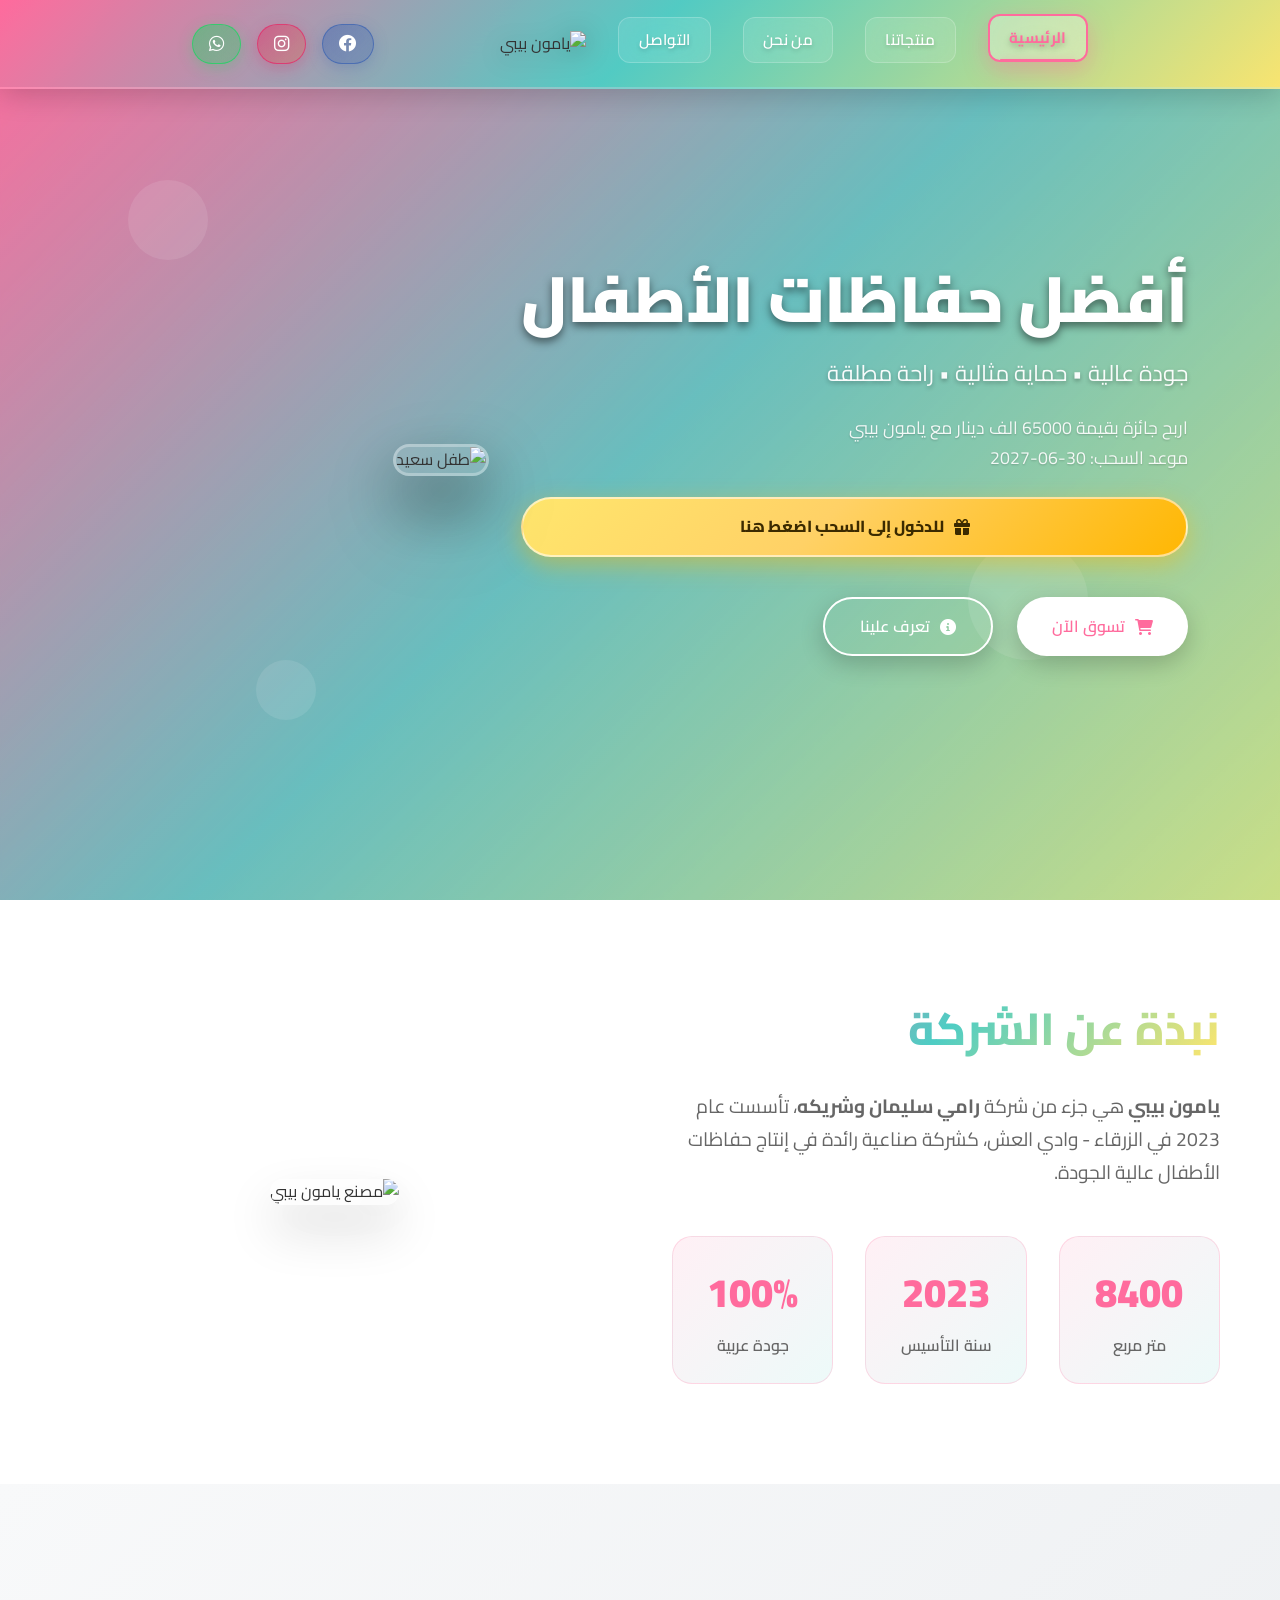
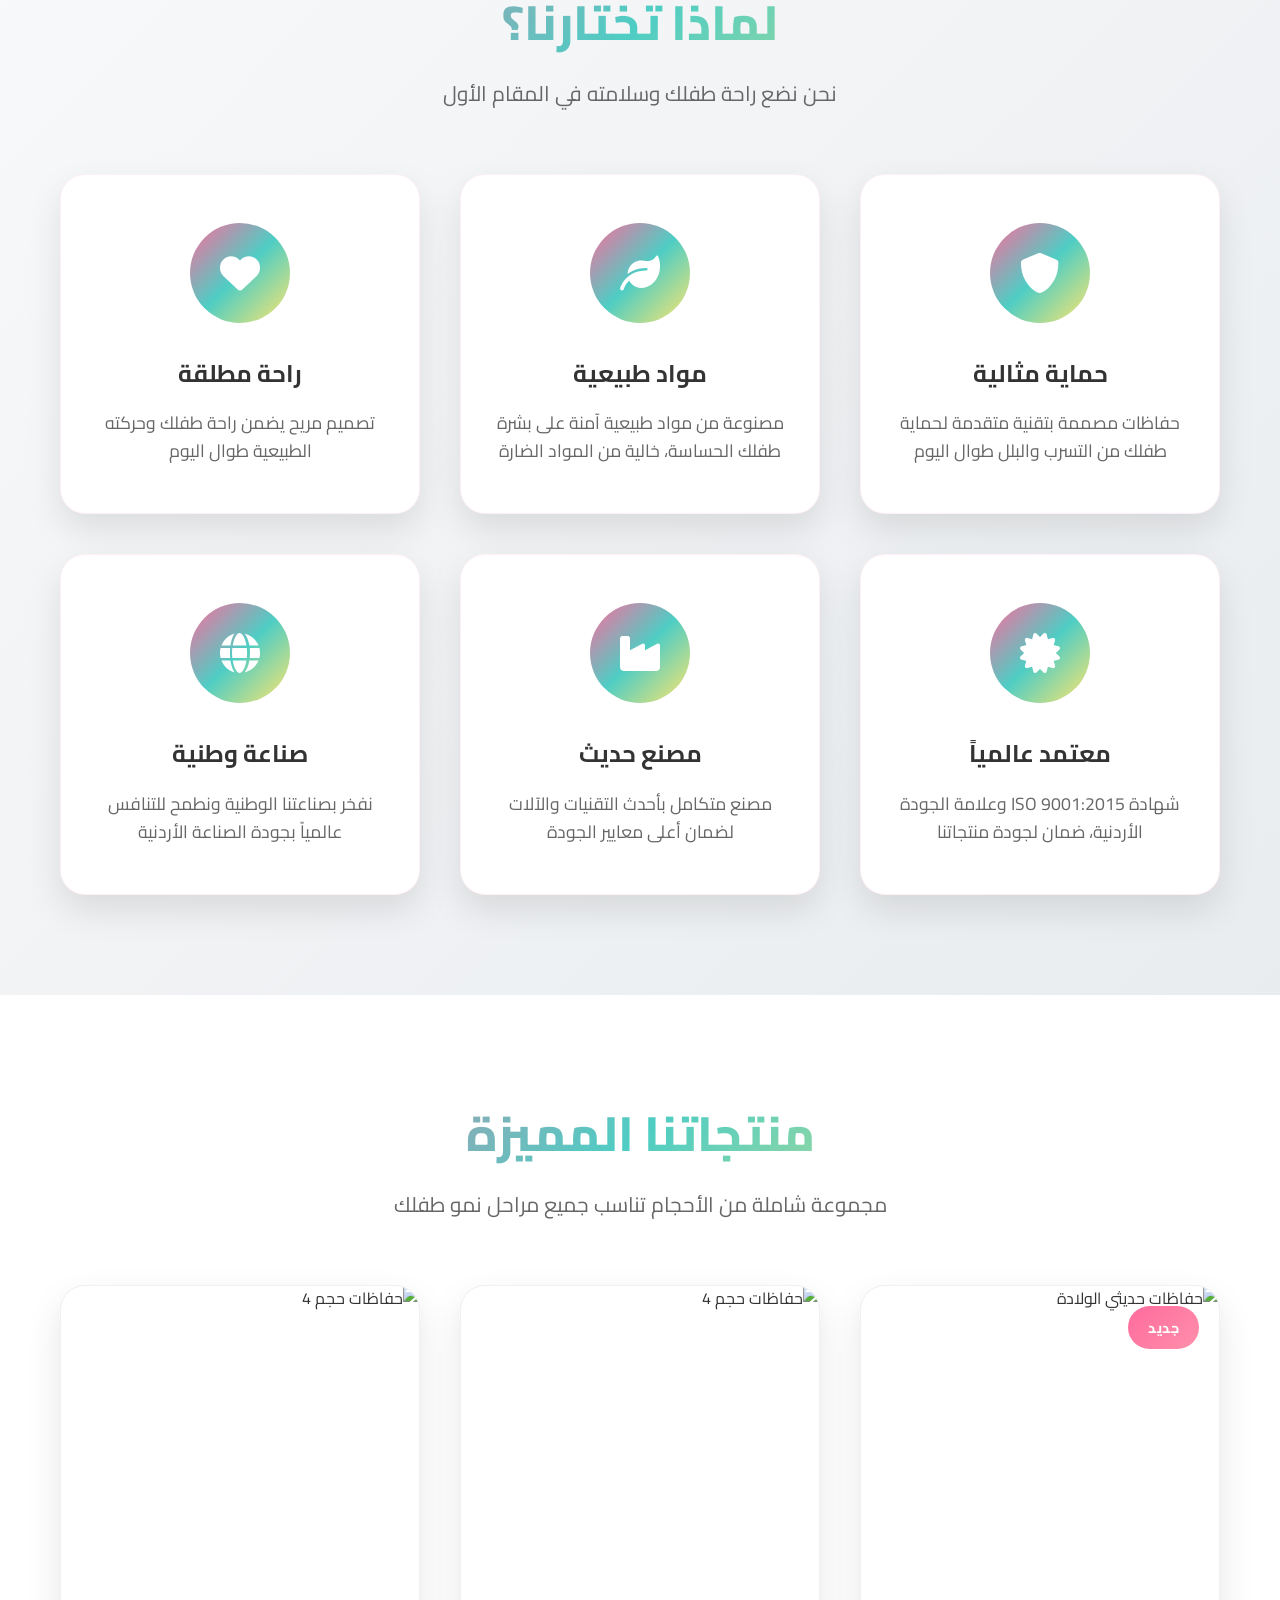
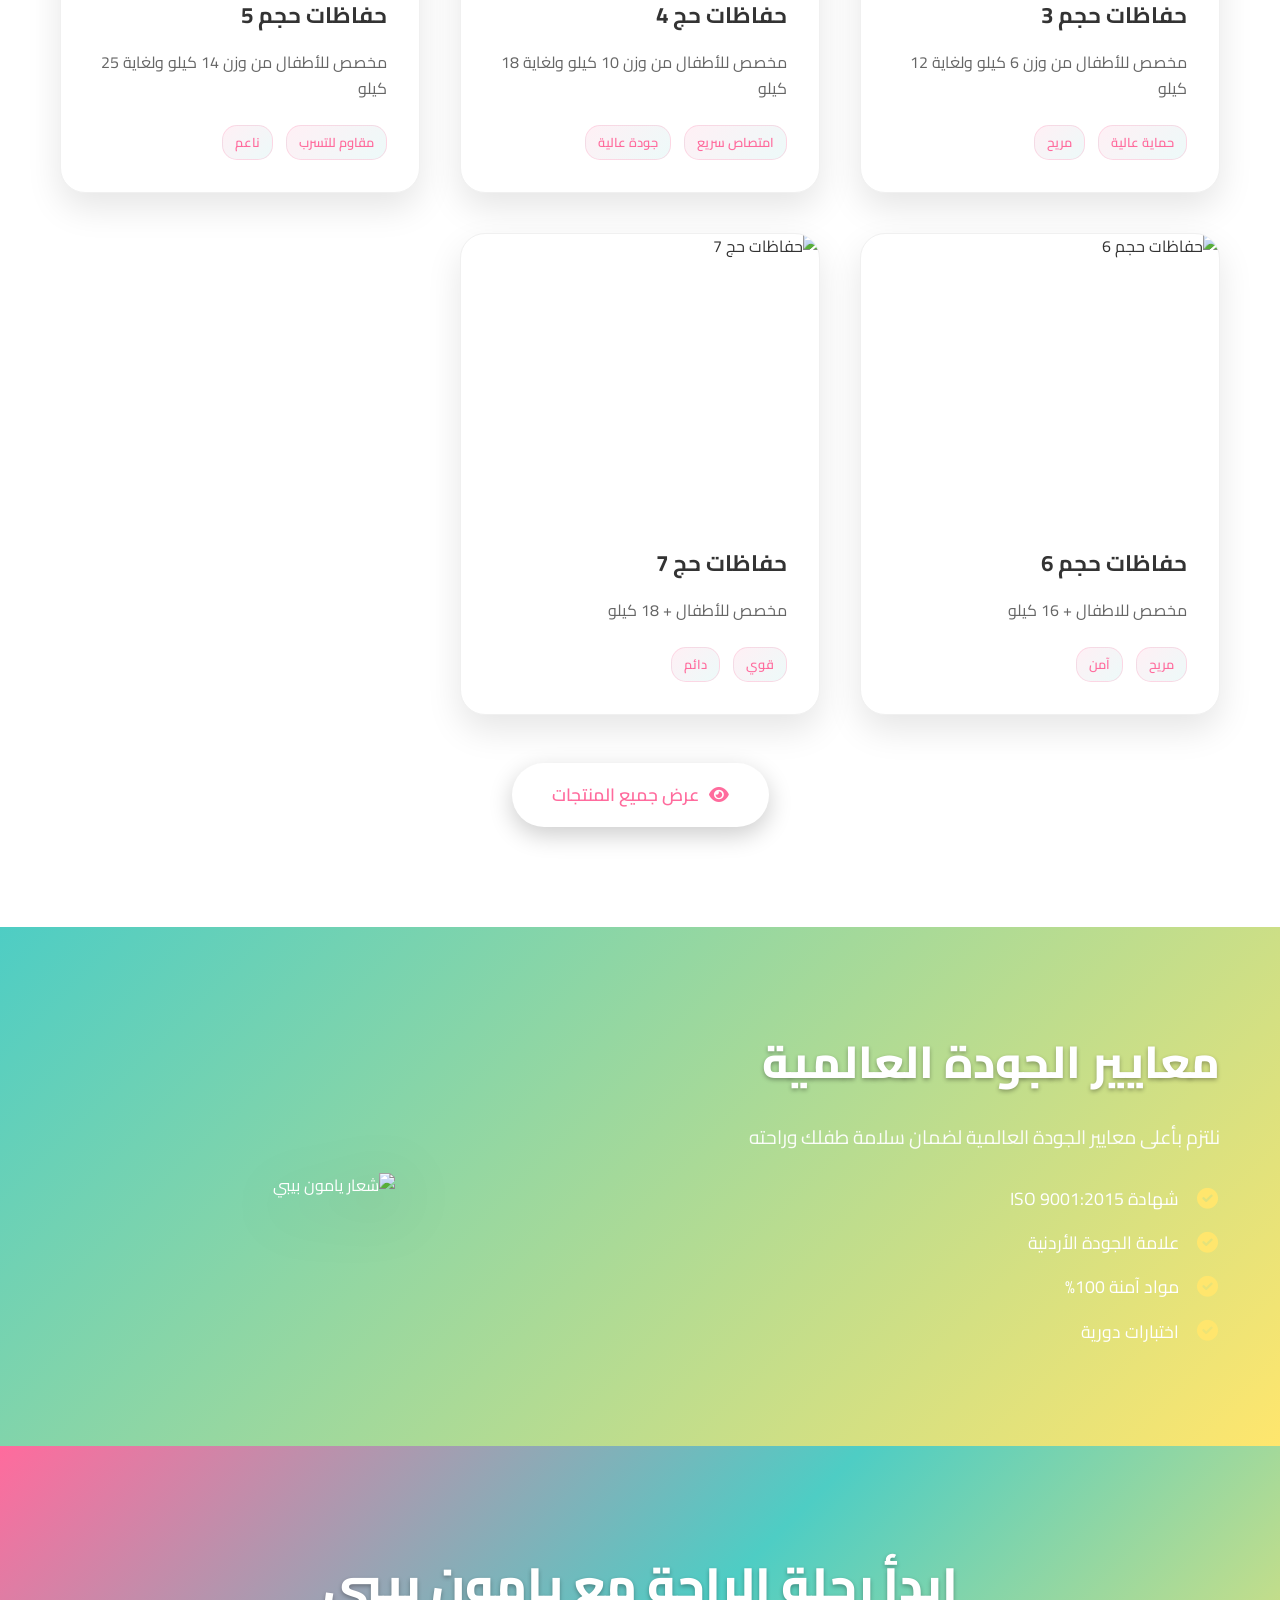
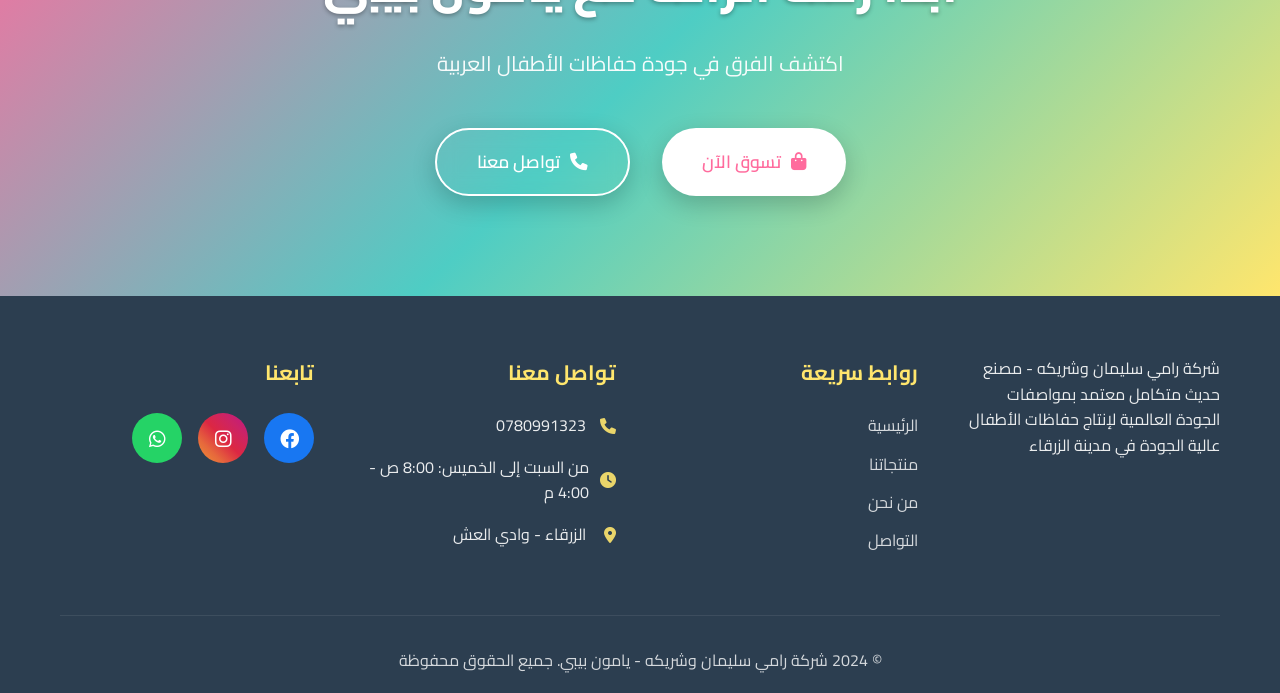
==== index.html @ 74b9ada8 "Add raffle subscription page for live testing" ====
<!DOCTYPE html>
<html lang="ar" dir="rtl">
<head>
    <meta charset="UTF-8">
    <meta name="viewport" content="width=device-width, initial-scale=1.0">
    <title>يامون بيبي - حفاظات أطفال عالية الجودة</title>
    <link rel="stylesheet" href="styles.css">
    <link href="https://fonts.googleapis.com/css2?family=Cairo:wght@300;400;600;700;900&display=swap" rel="stylesheet">
    <link rel="stylesheet" href="https://cdnjs.cloudflare.com/ajax/libs/font-awesome/6.0.0/css/all.min.css">
    
    <style>
        /* Override hero layout for this page only */
        .hero-content {
            display: flex;
            align-items: center;
            gap: 2rem;
            flex-direction: row-reverse;
            justify-content: flex-end;
        }
        
        .hero-text {
            flex: 1;
            order: 2;
            margin-right: 2rem;
        }
        
        .hero-image {
            flex: none;
            order: 1;
            text-align: left;
            margin-left: -2rem;
            position: relative;
            z-index: 10;
        }
        
        .hero-img {
            width: 520px !important;
            height: 520px !important;
            max-width: none !important;
            object-fit: cover;
            border-radius: 30px;
            box-shadow: 0 30px 60px rgba(0,0,0,0.4);
        }
        
        .hero-title {
            white-space: nowrap !important;
            overflow: visible !important;
        }

        .btn-raffle {
            display: inline-flex;
            align-items: center;
            justify-content: center;
            gap: 10px;
            margin-bottom: 1rem;
            padding: 15px 32px;
            border-radius: 50px;
            text-decoration: none;
            font-weight: 800;
            font-size: 1rem;
            color: #3b2a00;
            background: linear-gradient(135deg, #ffe66d 0%, #ffd166 45%, #ffb703 100%);
            box-shadow: 0 8px 25px rgba(255, 183, 3, 0.45);
            border: 2px solid rgba(255, 255, 255, 0.55);
            animation: fadeInUp 1s ease-out 0.5s both;
        }

        .btn-raffle:hover {
            transform: translateY(-4px);
            box-shadow: 0 14px 32px rgba(255, 183, 3, 0.55);
            color: #3b2a00;
        }

        @media (max-width: 768px) {
            .btn-raffle {
                width: 100%;
                max-width: 320px;
                margin-left: auto;
                margin-right: auto;
                font-size: 0.95rem;
            }
        }
        
        @media (max-width: 768px) {
            .hero-content {
                flex-direction: column;
                text-align: center;
                gap: 1.5rem;
                justify-content: center;
            }
            
            .hero-text {
                order: 1;
                margin-right: 0;
                width: 100%;
                max-width: 100%;
                padding: 0 0.75rem;
            }
            
            .hero-image {
                order: 2;
                text-align: center;
                flex: none;
                margin-left: 0;
                width: 100%;
            }
            
            .hero-img {
                width: min(380px, 86vw) !important;
                height: auto !important;
                max-width: 100% !important;
            }
            
            .hero-title {
                font-size: clamp(1.4rem, 6vw, 2.1rem) !important;
                white-space: normal !important;
                line-height: 1.4 !important;
                overflow-wrap: break-word;
            }
        }
        
        @media (max-width: 480px) {
            .hero-img {
                width: min(300px, 88vw) !important;
                height: auto !important;
                max-width: 100% !important;
            }
            
            .hero-title {
                font-size: clamp(1.35rem, 6.5vw, 1.85rem) !important;
                white-space: normal !important;
                line-height: 1.4 !important;
            }
        }
        
        /* Slide Up Button Styles */
        .slide-up-btn {
            position: fixed;
            bottom: 30px;
            right: 30px;
            width: 50px;
            height: 50px;
            background: linear-gradient(135deg, #667eea 0%, #764ba2 100%);
            color: white;
            border: none;
            border-radius: 50%;
            cursor: pointer;
            display: none;
            align-items: center;
            justify-content: center;
            font-size: 18px;
            box-shadow: 0 4px 15px rgba(0, 0, 0, 0.3);
            transition: all 0.3s ease;
            z-index: 1000;
            opacity: 0;
            transform: translateY(20px);
        }
        
        .slide-up-btn:hover {
            background: linear-gradient(135deg, #764ba2 0%, #667eea 100%);
            transform: translateY(-3px);
            box-shadow: 0 6px 20px rgba(0, 0, 0, 0.4);
        }
        
        .slide-up-btn.show {
            display: flex;
            opacity: 1;
            transform: translateY(0);
        }
        
        .slide-up-btn i {
            transition: transform 0.3s ease;
        }
        
        .slide-up-btn:hover i {
            transform: translateY(-2px);
        }
        
        /* Responsive Design */
        @media (max-width: 768px) {
            .slide-up-btn {
                bottom: 20px;
                right: 20px;
                width: 45px;
                height: 45px;
                font-size: 16px;
            }
        }
        
        @media (max-width: 480px) {
            .slide-up-btn {
                bottom: 15px;
                right: 15px;
                width: 40px;
                height: 40px;
                font-size: 14px;
            }
        }
        
    </style>
</head>
<body>
    <!-- Header -->
    <header class="header">
        <nav class="navbar">
            <div class="nav-container">
<div class="header-logo-right">
                    <img src="Logo/LOGO.png" alt="يامون بيبي" class="header-logo-img">
                </div>
                <div class="social-header">
                    <a href="https://www.facebook.com/people/Ya-Moon-Baby/61572601671368/" class="social-header-link facebook" target="_blank">
                        <i class="fab fa-facebook"></i>
                    </a>
                    <a href="https://www.instagram.com/yamoon_baby/?igsh=d25sYmpzYnV0aHMy&utm_source=qr#" class="social-header-link instagram" target="_blank">
                        <i class="fab fa-instagram"></i>
                    </a>
                    <a href="https://wa.me/962780991323" class="social-header-link whatsapp" target="_blank">
                        <i class="fab fa-whatsapp"></i>
                    </a>
                </div>
                


                <ul class="nav-menu">
                    <li class="nav-item">
                        <a href="index.html" class="nav-link active">الرئيسية</a>
                    </li>
                    <li class="nav-item">
                        <a href="products.html" class="nav-link">منتجاتنا</a>
                    </li>
                    <li class="nav-item">
                        <a href="about.html" class="nav-link">من نحن</a>
                    </li>

                    <li class="nav-item">
                        <a href="contact.html" class="nav-link">التواصل</a>
                    </li>
                </ul>
                <div class="hamburger">
                    <span class="bar"></span>
                    <span class="bar"></span>
                    <span class="bar"></span>
                </div>
            </div>
        </nav>
    </header>

    <section class="hero">
        <div class="hero-container">
            <div class="hero-content">
                <div class="hero-image">
                    <img src="baby.png" alt="طفل سعيد" class="hero-img">
                </div>
                <div class="hero-text">
                    <h1 class="hero-title" style="white-space: nowrap;">أفضل حفاظات الأطفال</h1>
                    <p class="hero-subtitle">جودة عالية • حماية مثالية • راحة مطلقة</p>
                    <p class="hero-description">
                        اربح جائزة بقيمة 65000 الف دينار مع يامون بيبي
                        <br>
                        موعد السحب: 30-06-2027
                    </p>
                    <a href="raffle.html" class="btn btn-raffle">
                        <i class="fas fa-gift"></i>
                        للدخول إلى السحب اضغط هنا
                    </a>
                    <div class="hero-buttons">
                        <a href="products.html" class="btn btn-primary">
                            <i class="fas fa-shopping-cart"></i>
                            تسوق الآن
                        </a>
                        <a href="about.html" class="btn btn-secondary">
                            <i class="fas fa-info-circle"></i>
                            تعرف علينا
                        </a>
                    </div>
                </div>
            </div>
        </div>
        <div class="hero-overlay"></div>
        <div class="hero-shapes">
            <div class="shape shape-1"></div>
            <div class="shape shape-2"></div>
            <div class="shape shape-3"></div>
        </div>
    </section>

    <!-- Company Overview Section -->
    <section class="company-overview-section">
        <div class="container">
            <div class="overview-content">
                <div class="overview-text">
                    <h2 class="overview-title">نبذة عن الشركة</h2>
                    <p class="overview-description">
                        <strong>يامون بيبي</strong> هي جزء من شركة <strong>رامي سليمان وشريكه</strong>، 
                        تأسست عام 2023 في الزرقاء - وادي العش، كشركة صناعية رائدة في إنتاج حفاظات الأطفال عالية الجودة.
                    </p>
                    <div class="overview-stats">
                        <div class="stat-item">
                            <div class="stat-number">8400</div>
                            <div class="stat-label">متر مربع</div>
                        </div>
                        <div class="stat-item">
                            <div class="stat-number">2023</div>
                            <div class="stat-label">سنة التأسيس</div>
                        </div>
                        <div class="stat-item">
                            <div class="stat-number">100%</div>
                            <div class="stat-label">جودة عربية</div>
                        </div>
                    </div>
                </div>
                <div class="overview-image">
                    <img src="Home1.jpg" alt="مصنع يامون بيبي" class="overview-img">
                </div>
            </div>
        </div>
    </section>

    <!-- Features Section -->
    <section class="features">
        <div class="container">
            <div class="section-header">
                <h2 class="section-title">لماذا تختارنا؟</h2>
                <p class="section-subtitle">نحن نضع راحة طفلك وسلامته في المقام الأول</p>
            </div>
            <div class="features-grid">
                <div class="feature-card">
                    <div class="feature-icon">
                        <i class="fas fa-shield-alt"></i>
                    </div>
                    <h3>حماية مثالية</h3>
                    <p>حفاظات مصممة بتقنية متقدمة لحماية طفلك من التسرب والبلل طوال اليوم</p>
                </div>
                <div class="feature-card">
                    <div class="feature-icon">
                        <i class="fas fa-leaf"></i>
                    </div>
                    <h3>مواد طبيعية</h3>
                    <p>مصنوعة من مواد طبيعية آمنة على بشرة طفلك الحساسة، خالية من المواد الضارة</p>
                </div>
                <div class="feature-card">
                    <div class="feature-icon">
                        <i class="fas fa-heart"></i>
                    </div>
                    <h3>راحة مطلقة</h3>
                    <p>تصميم مريح يضمن راحة طفلك وحركته الطبيعية طوال اليوم</p>
                </div>
                <div class="feature-card">
                    <div class="feature-icon">
                        <i class="fas fa-certificate"></i>
                    </div>
                    <h3>معتمد عالمياً</h3>
                    <p>شهادة ISO 9001:2015 وعلامة الجودة الأردنية، ضمان لجودة منتجاتنا</p>
                </div>
                <div class="feature-card">
                    <div class="feature-icon">
                        <i class="fas fa-industry"></i>
                    </div>
                    <h3>مصنع حديث</h3>
                    <p>مصنع متكامل بأحدث التقنيات والآلات لضمان أعلى معايير الجودة</p>
                </div>
                <div class="feature-card">
                    <div class="feature-icon">
                        <i class="fas fa-globe"></i>
                    </div>
                    <h3>صناعة وطنية</h3>
                    <p>نفخر بصناعتنا الوطنية ونطمح للتنافس عالمياً بجودة الصناعة الأردنية</p>
                </div>
            </div>
        </div>
    </section>

    <!-- Products Showcase Section -->
    <section class="products-showcase">
        <div class="container">
            <div class="section-header">
                <h2 class="section-title">منتجاتنا المميزة</h2>
                <p class="section-subtitle">مجموعة شاملة من الأحجام تناسب جميع مراحل نمو طفلك</p>
            </div>
            
            <div class="products-grid">
                <div class="product-card">
                    <div class="product-image">
                        <img src="Products/1.jpg" alt="حفاظات حديثي الولادة" class="product-img">
                        <div class="product-badge new">جديد</div>
                    </div>
                    <div class="product-info">
                        <h3>حفاظات حجم 3</h3>
                        <p> مخصص للأطفال من وزن 6 كيلو ولغاية 12 كيلو </p>
                        <div class="product-features">
                            <span class="feature-tag">حماية عالية</span>
                            <span class="feature-tag">مريح</span>
                        </div>
                    </div>
                </div>
                <div class="product-card">
                    <div class="product-image">
                        <img src="Products/2.jpg" alt="حفاظات حجم 4" class="product-img">
                    </div>
                    <div class="product-info">
                        <h3>حفاظات حج 4</h3>
                        <p>مخصص للأطفال من وزن 10 كيلو ولغاية 18 كيلو</p>
                        <div class="product-features">
                            <span class="feature-tag">امتصاص سريع</span>
                            <span class="feature-tag">جودة عالية</span>
                        </div>
                    </div>
                </div>
                <div class="product-card">
                    <div class="product-image">
                        <img src="Products/3.jpg" alt="حفاظات حجم 4" class="product-img">
                    </div>
                    <div class="product-info">
                        <h3>حفاظات حجم 5</h3>
                        <p>مخصص للأطفال من وزن 14 كيلو ولغاية 25 كيلو</p>
                        <div class="product-features">
                            <span class="feature-tag">مقاوم للتسرب</span>
                            <span class="feature-tag">ناعم</span>
                        </div>
                    </div>
                </div>
                <div class="product-card">
                    <div class="product-image">
                        <img src="Products/4.jpg" alt="حفاظات حجم 6" class="product-img">
                    </div>
                    <div class="product-info">
                        <h3>حفاظات حجم 6</h3>
                        <p>مخصص للاطفال + 16 كيلو</p>
                        <div class="product-features">
                            <span class="feature-tag">مريح</span>
                            <span class="feature-tag">آمن</span>
                        </div>
                    </div>
                </div>
                <div class="product-card">
                    <div class="product-image">
                        <img src="Products/5.jpg" alt="حفاظات حج 7" class="product-img">
                    </div>
                    <div class="product-info">
                        <h3>حفاظات حج 7</h3>
                        <p>مخصص للأطفال + 18 كيلو</p>
                        <div class="product-features">
                            <span class="feature-tag">قوي</span>
                            <span class="feature-tag">دائم</span>
                        </div>
                    </div>
                </div>
              
                       
                   
                        </div>
                    </div>
                </div>
            </div>
            <div class="products-cta">
                <a href="products.html" class="btn btn-primary btn-large">
                    <i class="fas fa-eye"></i>
                    عرض جميع المنتجات
                </a>
            </div>
        </div>
    </section>

    <!-- Quality Section -->
    <section class="quality-section">
        <div class="container">
            <div class="quality-content">
                <div class="quality-text">
                    <h2>معايير الجودة العالمية</h2>
                    <p>نلتزم بأعلى معايير الجودة العالمية لضمان سلامة طفلك وراحته</p>
                    <div class="quality-features">
                        <div class="quality-feature">
                            <i class="fas fa-check-circle"></i>
                            <span>شهادة ISO 9001:2015</span>
                        </div>
                        <div class="quality-feature">
                            <i class="fas fa-check-circle"></i>
                            <span>علامة الجودة الأردنية</span>
                        </div>
                        <div class="quality-feature">
                            <i class="fas fa-check-circle"></i>
                            <span>مواد آمنة 100%</span>
                        </div>
                        <div class="quality-feature">
                            <i class="fas fa-check-circle"></i>
                            <span>اختبارات دورية</span>
                        </div>
                    </div>
                </div>
                <div class="quality-image">
                    <img src="Logo/LOGO.png" alt="شعار يامون بيبي" class="quality-img">
                </div>
            </div>
        </div>
    </section>

    <!-- CTA Section -->
    <section class="cta-section">
        <div class="container">
            <div class="cta-content">
                <h2>ابدأ رحلة الراحة مع يامون بيبي</h2>
                <p>اكتشف الفرق في جودة حفاظات الأطفال العربية</p>
                <div class="cta-buttons">
                    <a href="products.html" class="btn btn-primary btn-large">
                        <i class="fas fa-shopping-bag"></i>
                        تسوق الآن
                    </a>
                    <a href="contact.html" class="btn btn-secondary btn-large">
                        <i class="fas fa-phone"></i>
                        تواصل معنا
                    </a>
                </div>
            </div>
        </div>
    </section>

    <!-- Footer -->
    <footer class="footer">
        <div class="container">
            <div class="footer-content">
                <div class="footer-section">
                    
                    <p>شركة رامي سليمان وشريكه - مصنع حديث متكامل معتمد بمواصفات الجودة العالمية لإنتاج حفاظات الأطفال عالية الجودة في مدينة الزرقاء</p>
                </div>
                <div class="footer-section">
                    <h3>روابط سريعة</h3>
                    <ul>
                        <li><a href="index.html">الرئيسية</a></li>
                        <li><a href="products.html">منتجاتنا</a></li>
                        <li><a href="about.html">من نحن</a></li>
                        <li><a href="contact.html">التواصل</a></li>
                    </ul>
                </div>
                <div class="footer-section">
                    <h3>تواصل معنا</h3>
                    <div class="contact-info">
                        <p><i class="fas fa-phone"></i> 0780991323</p>
                        <p><i class="fas fa-clock"></i> من السبت إلى الخميس: 8:00 ص - 4:00 م</p>
                        <p><i class="fas fa-map-marker-alt"></i> الزرقاء - وادي العش</p>
                    </div>
                </div>
                <div class="footer-section">
                    <h3>تابعنا</h3>
                    <div class="social-footer">
                        <a href="https://www.facebook.com/people/Ya-Moon-Baby/61572601671368/" class="social-footer-link facebook" target="_blank">
                            <i class="fab fa-facebook"></i>
                        </a>
                        <a href="https://www.instagram.com/yamoon_baby/?igsh=d25sYmpzYnV0aHMy&utm_source=qr#" class="social-footer-link instagram" target="_blank">
                            <i class="fab fa-instagram"></i>
                        </a>
                        <a href="https://wa.me/00962780991323" class="social-footer-link whatsapp" target="_blank">
                            <i class="fab fa-whatsapp"></i>
                        </a>
                    </div>
                </div>
            </div>
            <div class="footer-bottom">
                <p>&copy; 2024 شركة رامي سليمان وشريكه - يامون بيبي. جميع الحقوق محفوظة</p>
            </div>
        </div>
        
        <!-- Slide Up Button -->
        <button id="slideUpBtn" class="slide-up-btn" title="العودة للأعلى">
            <i class="fas fa-chevron-up"></i>
        </button>
    </footer>

    <script src="script.js"></script>
    
    <script>
        // Slide Up Button Functionality
        document.addEventListener('DOMContentLoaded', function() {
            const slideUpBtn = document.getElementById('slideUpBtn');
            
            // Show button when scrolling down
            window.addEventListener('scroll', function() {
                if (window.pageYOffset > 300) {
                    slideUpBtn.classList.add('show');
                } else {
                    slideUpBtn.classList.remove('show');
                }
            });
            
            // Smooth scroll to top when button is clicked
            slideUpBtn.addEventListener('click', function() {
                window.scrollTo({
                    top: 0,
                    behavior: 'smooth'
                });
            });
            
            // Add hover effect for mobile devices
            slideUpBtn.addEventListener('touchstart', function() {
                this.style.transform = 'translateY(-3px)';
            });
            
            slideUpBtn.addEventListener('touchend', function() {
                this.style.transform = 'translateY(0)';
            });
        });
    </script>
</body>
</html>
---- styles.css ----
/* Reset and Base Styles */
* {
    margin: 0;
    padding: 0;
    box-sizing: border-box;
}

html {
    -webkit-text-size-adjust: 100%;
    text-size-adjust: 100%;
}

body {
    font-family: 'Cairo', 'Segoe UI', Tahoma, Geneva, Verdana, sans-serif;
    line-height: 1.6;
    color: #333;
    background-color: #f8f9fa;
    overflow-x: hidden;
    -webkit-font-smoothing: antialiased;
    -moz-osx-font-smoothing: grayscale;
}

/* Touch device optimizations */
.touch-device * {
    -webkit-tap-highlight-color: transparent;
}

.touch-device .btn,
.touch-device .nav-link,
.touch-device .social-header-link {
    -webkit-touch-callout: none;
    -webkit-user-select: none;
    -khtml-user-select: none;
    -moz-user-select: none;
    -ms-user-select: none;
    user-select: none;
}

/* Improve touch targets */
@media (max-width: 768px) {
    .btn,
    .nav-link,
    .social-header-link,
    .hamburger {
        min-height: 44px;
        min-width: 44px;
        display: flex;
        align-items: center;
        justify-content: center;
    }
}

/* CSS Variables */
:root {
    --primary-color: #ff6b9d;
    --secondary-color: #4ecdc4;
    --accent-color: #ffe66d;
    --text-dark: #333;
    --text-light: #666;
    --white: #ffffff;
    --shadow-light: rgba(0, 0, 0, 0.1);
    --shadow-medium: rgba(0, 0, 0, 0.15);
    --shadow-heavy: rgba(0, 0, 0, 0.25);
    --gradient-primary: linear-gradient(135deg, #ff6b9d 0%, #4ecdc4 50%, #ffe66d 100%);
    --gradient-secondary: linear-gradient(135deg, #4ecdc4 0%, #ffe66d 100%);
}

/* Container */
.container {
    max-width: 1200px;
    margin: 0 auto;
    padding: 0 20px;
}

/* Header Styles */
.header {
    background: linear-gradient(135deg, rgba(255, 107, 157, 0.95) 0%, rgba(78, 205, 196, 0.95) 50%, rgba(255, 230, 109, 0.95) 100%);
    backdrop-filter: blur(25px);
    box-shadow: 0 4px 30px rgba(0, 0, 0, 0.2);
    position: fixed;
    width: 100%;
    height: auto;
    top: 0;
    left: 0;
    z-index: 1000;
    transform: translateY(0);
    transition: all 0.4s ease;
    border-bottom: 2px solid rgba(255, 255, 255, 0.2);
    padding: 0;
    overflow: visible;
}

.navbar {
    padding: 1rem 0;
    height: auto;
    display: flex;
    flex-direction: row;
    position: relative;
}

.nav-container {
    display: flex;
    flex-direction: row;
    align-items: center;
    justify-content: space-between;
    gap: 2rem;
    padding: 0 2rem;
    height: auto;
    max-width: 1200px;
    margin: 0 auto;
}

/* Header Logo */
.header-logo-right {
    order: 1;
    display: flex;
    align-items: center;
    justify-content: flex-start;
    position: relative;
    z-index: 10;
    padding: 0;
    margin: 0;
}

.header-logo-img {
    width: 180px;
    height: auto;
    max-height: 70px;
    transition: all 0.4s ease;
    filter: drop-shadow(0 4px 12px rgba(0, 0, 0, 0.25));
    border-radius: 0;
    padding: 0;
    background: transparent;
    border: none;
    box-shadow: none;
}

.header-logo-img:hover {
    transform: scale(1.05);
    filter: drop-shadow(0 6px 15px rgba(0, 0, 0, 0.35));
}

/* Navigation Menu */
.nav-menu {
    display: flex;
    flex-direction: row;
    list-style: none;
    gap: 2rem;
    margin: 0;
    padding: 0;
    align-items: center;
    justify-content: center;
    flex: 1;
}

.nav-item {
    position: relative;
    width: auto;
}

.nav-link {
    color: white;
    text-decoration: none;
    font-weight: 600;
    font-size: 0.95rem;
    padding: 0.8rem 1.2rem;
    border-radius: 12px;
    letter-spacing: 0.3px;
    text-shadow: 0 2px 4px rgba(0,0,0,0.2);
    background: rgba(255, 255, 255, 0.1);
    backdrop-filter: blur(20px);
    border: 1px solid rgba(255, 255, 255, 0.2);
    position: relative;
    transition: all 0.4s ease;
    white-space: nowrap;
    display: inline-block;
    text-align: center;
    line-height: 1.2;
    width: auto;
    overflow: hidden;
}

.nav-link:hover,
.nav-link.active {
    color: var(--primary-color);
    background: rgba(255, 255, 255, 0.2);
    border-color: rgba(255, 255, 255, 0.4);
    text-shadow: 0 3px 6px rgba(0,0,0,0.25);
    transform: translateY(-2px);
    box-shadow: 0 6px 20px rgba(0, 0, 0, 0.15);
}

/* Active state enhancement */
.nav-link.active {
    background: rgba(255, 255, 255, 0.3);
    border-color: var(--primary-color);
    color: var(--primary-color);
    box-shadow: 0 8px 25px rgba(255, 107, 157, 0.4);
    border-width: 2px;
    font-weight: 700;
    position: relative;
}

.nav-link.active::after {
    content: '';
    position: absolute;
    bottom: -2px;
    left: 50%;
    transform: translateX(-50%);
    width: 80%;
    height: 3px;
    background: var(--primary-color);
    border-radius: 2px;
    box-shadow: 0 2px 8px rgba(255, 107, 157, 0.5);
}

/* Social Header */
.social-header {
    order: 3;
    display: flex;
    flex-direction: row;
    gap: 1rem;
    align-items: center;
    padding: 0;
    margin: 0;
}

.social-header-link {
    display: flex;
    align-items: center;
    justify-content: center;
    gap: 6px;
    color: white;
    text-decoration: none;
    padding: 10px 16px;
    border-radius: 20px;
    background: rgba(255,255,255,0.1);
    backdrop-filter: blur(20px);
    border: 1px solid rgba(255,255,255,0.25);
    transition: all 0.4s ease;
    font-size: 0.8rem;
    font-weight: 500;
    position: relative;
    overflow: hidden;
}

.social-header-link:hover {
    background: rgba(255,255,255,0.2);
    transform: translateY(-3px);
    box-shadow: 0 8px 25px rgba(0,0,0,0.2);
    border-color: rgba(255,255,255,0.4);
}

.social-header-link i {
    font-size: 1.1rem;
}

/* Social media specific colors */
.social-header-link.facebook {
    background: linear-gradient(135deg, rgba(66, 103, 178, 0.5) 0%, rgba(66, 103, 178, 0.3) 100%);
    border-color: rgba(66, 103, 178, 0.8);
    box-shadow: 0 4px 15px rgba(66, 103, 178, 0.3);
}

.social-header-link.facebook:hover {
    background: linear-gradient(135deg, rgba(66, 103, 178, 0.6) 0%, rgba(66, 103, 178, 0.4) 100%);
    transform: translateY(-3px);
    box-shadow: 0 8px 25px rgba(66, 103, 178, 0.4);
}

.social-header-link.instagram {
    background: linear-gradient(135deg, rgba(225, 48, 108, 0.5) 0%, rgba(245, 96, 64, 0.3) 100%);
    border-color: rgba(225, 48, 108, 0.8);
    box-shadow: 0 4px 15px rgba(225, 48, 108, 0.3);
}

.social-header-link.instagram:hover {
    background: linear-gradient(135deg, rgba(225, 48, 108, 0.6) 0%, rgba(245, 96, 64, 0.4) 100%);
    transform: translateY(-3px);
    box-shadow: 0 8px 25px rgba(225, 48, 108, 0.4);
}

.social-header-link.whatsapp {
    background: linear-gradient(135deg, rgba(37, 211, 102, 0.5) 0%, rgba(37, 211, 102, 0.3) 100%);
    border-color: rgba(37, 211, 102, 0.8);
    box-shadow: 0 4px 15px rgba(37, 211, 102, 0.3);
}

.social-header-link.whatsapp:hover {
    background: linear-gradient(135deg, rgba(37, 211, 102, 0.6) 0%, rgba(37, 211, 102, 0.4) 100%);
    transform: translateY(-3px);
    box-shadow: 0 8px 25px rgba(37, 211, 102, 0.4);
}

/* Hamburger menu */
.hamburger {
    display: none;
    flex-direction: column;
    cursor: pointer;
    padding: 5px;
}

.hamburger span {
    width: 25px;
    height: 3px;
    background: white;
    margin: 3px 0;
    transition: 0.3s;
}

/* Main content */
.main-content {
    margin-top: 90px;
    padding: 20px;
}

/* Hero Section */
.hero {
    position: relative;
    padding: 120px 0 100px;
    margin-top: 0;
    min-height: 100vh;
    display: flex;
    align-items: center;
    background: var(--gradient-primary);
    overflow: hidden;
}

.hero::before {
    content: '';
    position: absolute;
    top: 0;
    left: 0;
    right: 0;
    bottom: 0;
    background: url('data:image/svg+xml,<svg xmlns="http://www.w3.org/2000/svg" viewBox="0 0 100 100"><defs><pattern id="grain" width="100" height="100" patternUnits="userSpaceOnUse"><circle cx="50" cy="50" r="1" fill="rgba(255,255,255,0.1)"/></pattern></defs><rect width="100" height="100" fill="url(%23grain)"/></svg>');
    opacity: 0.3;
    z-index: 1;
}

.hero-container {
    position: relative;
    z-index: 4;
    max-width: 1200px;
    margin: 0 auto;
    padding: 0 20px;
    display: grid;
    grid-template-columns: 1fr 1fr;
    gap: 4rem;
    align-items: center;
}

.hero-content {
    display: flex;
    flex-direction: column;
    gap: 2rem;
}

.hero-text {
    display: flex;
    flex-direction: column;
    gap: 1.5rem;
}

.hero-title {
    font-size: 4rem;
    font-weight: 900;
    color: white;
    margin: 0;
    line-height: 1.1;
    text-shadow: 0 4px 8px rgba(0,0,0,0.5);
    animation: fadeInUp 1s ease-out;
}

.hero-subtitle {
    font-size: 1.4rem;
    color: rgba(255,255,255,0.95);
    margin: 0;
    line-height: 1.4;
    text-shadow: 0 2px 4px rgba(0,0,0,0.3);
    animation: fadeInUp 1s ease-out 0.2s both;
}

.hero-description {
    font-size: 1.1rem;
    color: rgba(255,255,255,0.9);
    margin: 0;
    line-height: 1.7;
    text-shadow: 0 1px 2px rgba(0,0,0,0.2);
    animation: fadeInUp 1s ease-out 0.4s both;
}

.hero-buttons {
    display: flex;
    gap: 1.5rem;
    flex-wrap: wrap;
    animation: fadeInUp 1s ease-out 0.6s both;
}

.btn {
    padding: 15px 35px;
    border-radius: 50px;
    text-decoration: none;
    font-weight: 600;
    font-size: 1rem;
    transition: all 0.4s ease;
    display: inline-flex;
    align-items: center;
    gap: 10px;
    text-align: center;
    position: relative;
    overflow: hidden;
}

.btn::before {
    content: '';
    position: absolute;
    top: 0;
    left: -100%;
    width: 100%;
    height: 100%;
    background: linear-gradient(90deg, transparent, rgba(255,255,255,0.2), transparent);
    transition: left 0.6s ease;
}

.btn:hover::before {
    left: 100%;
}

.btn-primary {
    background: white;
    color: var(--primary-color);
    box-shadow: 0 8px 25px rgba(0,0,0,0.2);
}

.btn-primary:hover {
    transform: translateY(-5px);
    box-shadow: 0 15px 35px rgba(0,0,0,0.3);
}

.btn-secondary {
    background: transparent;
    color: white;
    border: 2px solid white;
    backdrop-filter: blur(10px);
    box-shadow: 0 8px 25px rgba(0,0,0,0.2);
}

.btn-secondary:hover {
    background: white;
    color: var(--primary-color);
    transform: translateY(-5px);
    box-shadow: 0 15px 35px rgba(0,0,0,0.3);
}

.btn-large {
    padding: 18px 40px;
    font-size: 1.1rem;
}

.hero-image {
    text-align: center;
    position: relative;
    z-index: 5;
    animation: fadeInRight 1s ease-out 0.8s both;
}

.hero-img {
    max-width: 100%;
    height: auto;
    border-radius: 30px;
    box-shadow: 0 30px 60px rgba(0,0,0,0.4);
    transition: all 0.6s ease;
    filter: drop-shadow(0 15px 30px rgba(0,0,0,0.3));
    background: rgba(255,255,255,0.1);
    backdrop-filter: blur(15px);
    border: 3px solid rgba(255,255,255,0.3);
}

.hero-img:hover {
    transform: scale(1.08) translateY(-15px);
    box-shadow: 0 40px 80px rgba(0,0,0,0.5);
    filter: drop-shadow(0 20px 40px rgba(0,0,0,0.4));
}

.hero-overlay {
    position: absolute;
    top: 0;
    left: 0;
    width: 100%;
    height: 100%;
    background: linear-gradient(135deg, rgba(255, 107, 157, 0.3) 0%, rgba(78, 205, 196, 0.3) 100%);
    z-index: 2;
    backdrop-filter: blur(1px);
}

.hero-shapes {
    position: absolute;
    top: 0;
    left: 0;
    width: 100%;
    height: 100%;
    z-index: 3;
    pointer-events: none;
}

.shape {
    position: absolute;
    border-radius: 50%;
    background: rgba(255, 255, 255, 0.1);
    animation: float 6s ease-in-out infinite;
}

.shape-1 {
    width: 80px;
    height: 80px;
    top: 20%;
    left: 10%;
    animation-delay: 0s;
}

.shape-2 {
    width: 120px;
    height: 120px;
    top: 60%;
    right: 15%;
    animation-delay: 2s;
}

.shape-3 {
    width: 60px;
    height: 60px;
    bottom: 20%;
    left: 20%;
    animation-delay: 4s;
}

@keyframes float {
    0%, 100% { transform: translateY(0px) rotate(0deg); }
    50% { transform: translateY(-20px) rotate(180deg); }
}

@keyframes fadeInUp {
    from {
        opacity: 0;
        transform: translateY(30px);
    }
    to {
        opacity: 1;
        transform: translateY(0);
    }
}

@keyframes fadeInRight {
    from {
        opacity: 0;
        transform: translateX(30px);
    }
    to {
        opacity: 1;
        transform: translateX(0);
    }
}

/* Company Overview Section */
.company-overview-section {
    padding: 100px 0;
    background: white;
    position: relative;
}

.overview-content {
    display: grid;
    grid-template-columns: 1fr 1fr;
    gap: 4rem;
    align-items: center;
}

.overview-text {
    display: flex;
    flex-direction: column;
    gap: 2rem;
}

.overview-title {
    font-size: 2.8rem;
    font-weight: 800;
    color: var(--text-dark);
    margin: 0;
    line-height: 1.3;
    background: var(--gradient-primary);
    -webkit-background-clip: text;
    -webkit-text-fill-color: transparent;
    background-clip: text;
}

.overview-description {
    font-size: 1.2rem;
    color: var(--text-light);
    line-height: 1.7;
    margin: 0;
}

.overview-stats {
    display: grid;
    grid-template-columns: repeat(3, 1fr);
    gap: 2rem;
    margin-top: 1rem;
}

.stat-item {
    text-align: center;
    padding: 1.5rem;
    background: linear-gradient(135deg, rgba(255, 107, 157, 0.1) 0%, rgba(78, 205, 196, 0.1) 100%);
    border-radius: 20px;
    border: 1px solid rgba(255, 107, 157, 0.2);
    transition: all 0.3s ease;
}

.stat-item:hover {
    transform: translateY(-5px);
    box-shadow: 0 15px 30px rgba(255, 107, 157, 0.2);
}

.stat-number {
    font-size: 2.5rem;
    font-weight: 900;
    color: var(--primary-color);
    margin-bottom: 0.5rem;
}

.stat-label {
    font-size: 1rem;
    color: var(--text-light);
    font-weight: 600;
}

.overview-image {
    text-align: center;
    position: relative;
}

.overview-img {
    max-width: 100%;
    height: auto;
    border-radius: 25px;
    box-shadow: 0 25px 50px rgba(0,0,0,0.15);
    transition: all 0.5s ease;
    filter: drop-shadow(0 10px 20px rgba(0,0,0,0.1));
}

.overview-img:hover {
    transform: scale(1.05) translateY(-10px);
    box-shadow: 0 35px 70px rgba(0,0,0,0.25);
}

/* Features Section */
.features {
    padding: 100px 0;
    background: linear-gradient(135deg, #f8f9fa 0%, #e9ecef 100%);
    position: relative;
}

.section-header {
    text-align: center;
    margin-bottom: 4rem;
}

.section-title {
    font-size: 3rem;
    font-weight: 800;
    color: var(--text-dark);
    margin-bottom: 1rem;
    background: var(--gradient-primary);
    -webkit-background-clip: text;
    -webkit-text-fill-color: transparent;
    background-clip: text;
}

.section-subtitle {
    font-size: 1.3rem;
    color: var(--text-light);
    max-width: 600px;
    margin: 0 auto;
    line-height: 1.6;
}

.features-grid {
    display: grid;
    grid-template-columns: repeat(auto-fit, minmax(350px, 1fr));
    gap: 2.5rem;
}

.feature-card {
    background: white;
    padding: 3rem 2rem;
    border-radius: 25px;
    text-align: center;
    box-shadow: 0 15px 35px rgba(0,0,0,0.1);
    transition: all 0.4s ease;
    border: 1px solid rgba(255, 107, 157, 0.1);
    position: relative;
    overflow: hidden;
}

.feature-card::before {
    content: '';
    position: absolute;
    top: 0;
    left: 0;
    width: 100%;
    height: 4px;
    background: var(--gradient-primary);
    transform: scaleX(0);
    transition: transform 0.4s ease;
}

.feature-card:hover::before {
    transform: scaleX(1);
}

.feature-card:hover {
    transform: translateY(-15px);
    box-shadow: 0 25px 50px rgba(0,0,0,0.15);
}

.feature-icon {
    width: 100px;
    height: 100px;
    background: var(--gradient-primary);
    border-radius: 50%;
    display: flex;
    align-items: center;
    justify-content: center;
    margin: 0 auto 2rem;
    transition: all 0.4s ease;
}

.feature-card:hover .feature-icon {
    transform: scale(1.1) rotate(5deg);
}

.feature-icon i {
    font-size: 2.5rem;
    color: white;
}

.feature-card h3 {
    font-size: 1.5rem;
    font-weight: 700;
    color: var(--text-dark);
    margin-bottom: 1rem;
}

.feature-card p {
    color: var(--text-light);
    line-height: 1.6;
    font-size: 1.1rem;
}

/* Products Showcase Section */
.products-showcase {
    padding: 100px 0;
    background: white;
}

.products-grid {
    display: grid;
    grid-template-columns: repeat(auto-fit, minmax(300px, 1fr));
    gap: 2.5rem;
    margin-bottom: 3rem;
}

.product-card {
    background: white;
    border-radius: 25px;
    overflow: hidden;
    box-shadow: 0 15px 35px rgba(0,0,0,0.1);
    transition: all 0.4s ease;
    border: 1px solid #f0f0f0;
    position: relative;
}

.product-card:hover {
    transform: translateY(-15px);
    box-shadow: 0 25px 50px rgba(0,0,0,0.15);
}

.product-image {
    position: relative;
    overflow: hidden;
    height: 280px;
}

.product-img {
    width: 100%;
    height: 100%;
    object-fit: cover;
    transition: all 0.4s ease;
}

.product-card:hover .product-img {
    transform: scale(1.1);
}

.product-badge {
    position: absolute;
    top: 20px;
    right: 20px;
    padding: 10px 20px;
    border-radius: 25px;
    font-size: 0.9rem;
    font-weight: 700;
    text-transform: uppercase;
    letter-spacing: 0.5px;
    color: white;
}

.product-badge.new {
    background: linear-gradient(135deg, #ff6b9d, #ff8fab);
}

.product-badge.popular {
    background: linear-gradient(135deg, #4ecdc4, #44a08d);
}

.product-info {
    padding: 2rem;
}

.product-info h3 {
    font-size: 1.4rem;
    font-weight: 700;
    color: var(--text-dark);
    margin-bottom: 1rem;
}

.product-info p {
    color: var(--text-light);
    font-size: 1rem;
    line-height: 1.6;
    margin-bottom: 1.5rem;
}

.product-features {
    display: flex;
    gap: 0.8rem;
    flex-wrap: wrap;
}

.feature-tag {
    background: linear-gradient(135deg, rgba(255, 107, 157, 0.1), rgba(78, 205, 196, 0.1));
    color: var(--primary-color);
    padding: 6px 12px;
    border-radius: 15px;
    font-size: 0.8rem;
    font-weight: 600;
    border: 1px solid rgba(255, 107, 157, 0.2);
}

.products-cta {
    text-align: center;
    margin-top: 3rem;
}

/* Quality Section */
.quality-section {
    padding: 100px 0;
    background: var(--gradient-secondary);
    color: white;
    position: relative;
}

.quality-content {
    display: grid;
    grid-template-columns: 1fr 1fr;
    gap: 4rem;
    align-items: center;
}

.quality-text h2 {
    font-size: 2.8rem;
    font-weight: 800;
    margin-bottom: 1.5rem;
    text-shadow: 0 2px 4px rgba(0,0,0,0.3);
}

.quality-text p {
    font-size: 1.2rem;
    margin-bottom: 2rem;
    line-height: 1.6;
    opacity: 0.95;
}

.quality-features {
    display: flex;
    flex-direction: column;
    gap: 1rem;
}

.quality-feature {
    display: flex;
    align-items: center;
    gap: 1rem;
    font-size: 1.1rem;
}

.quality-feature i {
    color: var(--accent-color);
    font-size: 1.3rem;
    width: 25px;
    text-align: center;
}

.quality-image {
    text-align: center;
}

.quality-img {
    max-width: 300px;
    height: auto;
    filter: drop-shadow(0 15px 30px rgba(0,0,0,0.3));
    transition: all 0.4s ease;
}

.quality-img:hover {
    transform: scale(1.05);
}

/* CTA Section */
.cta-section {
    padding: 100px 0;
    background: var(--gradient-primary);
    color: white;
    text-align: center;
    position: relative;
}

.cta-content h2 {
    font-size: 3rem;
    font-weight: 800;
    margin-bottom: 1.5rem;
    text-shadow: 0 2px 4px rgba(0,0,0,0.3);
}

.cta-content p {
    font-size: 1.3rem;
    margin-bottom: 3rem;
    opacity: 0.95;
    max-width: 600px;
    margin-left: auto;
    margin-right: auto;
}

.cta-buttons {
    display: flex;
    gap: 2rem;
    justify-content: center;
    flex-wrap: wrap;
}

/* Footer */
.footer {
    background: #2c3e50;
    color: white;
    padding: 60px 0 20px;
}

.footer-content {
    display: grid;
    grid-template-columns: repeat(auto-fit, minmax(250px, 1fr));
    gap: 3rem;
    margin-bottom: 3rem;
}

.footer-section h3 {
    font-size: 1.3rem;
    font-weight: 700;
    margin-bottom: 1.5rem;
    color: var(--accent-color);
}

.footer-logo-img {
    width: 150px;
    height: auto;
    margin-bottom: 1rem;
    filter: brightness(0) invert(1);
}

.footer-section p {
    line-height: 1.6;
    opacity: 0.9;
    margin-bottom: 1rem;
}

.footer-section ul {
    list-style: none;
}

.footer-section ul li {
    margin-bottom: 0.8rem;
}

.footer-section ul li a {
    color: rgba(255,255,255,0.8);
    text-decoration: none;
    transition: all 0.3s ease;
}

.footer-section ul li a:hover {
    color: var(--accent-color);
    padding-right: 10px;
}

.contact-info p {
    display: flex;
    align-items: center;
    gap: 10px;
    margin-bottom: 1rem;
}

.contact-info i {
    color: var(--accent-color);
    width: 20px;
}

.social-footer {
    display: flex;
    gap: 1rem;
}

.social-footer-link {
    display: flex;
    align-items: center;
    justify-content: center;
    width: 50px;
    height: 50px;
    border-radius: 50%;
    color: white;
    text-decoration: none;
    transition: all 0.3s ease;
    font-size: 1.2rem;
}

.social-footer-link.facebook {
    background: #1877f2;
}

.social-footer-link.instagram {
    background: linear-gradient(45deg, #f09433, #e6683c, #dc2743, #cc2366, #bc1888);
}

.social-footer-link.whatsapp {
    background: #25d366;
}

.social-footer-link:hover {
    transform: translateY(-5px);
    box-shadow: 0 10px 20px rgba(0,0,0,0.3);
}

.footer-bottom {
    text-align: center;
    padding-top: 2rem;
    border-top: 1px solid rgba(255,255,255,0.1);
    opacity: 0.8;
}

/* Enhanced Mobile Responsive Design */
@media (max-width: 1024px) {
    .container {
        padding: 0 15px;
    }
    
    .hero-container {
        gap: 2rem;
    }
    
    .hero-title {
        font-size: 3rem;
    }
    
    .overview-content {
        gap: 2rem;
    }
    
    .features-grid {
        grid-template-columns: repeat(auto-fit, minmax(280px, 1fr));
        gap: 2rem;
    }
    
    .products-grid {
        grid-template-columns: repeat(auto-fit, minmax(280px, 1fr));
        gap: 2rem;
    }
}

@media (max-width: 768px) {
    /* Header Mobile Optimization */
    .header {
        width: 100%;
        max-width: 100%;
        height: auto;
        position: fixed;
        top: 0;
        left: 0;
        right: 0;
        transform: none;
        border-bottom: 2px solid rgba(255, 255, 255, 0.2);
        backdrop-filter: blur(20px);
        overflow: hidden;
    }
    
    .navbar {
        padding: 0.8rem 0;
    }
    
    .nav-container {
        flex-direction: row;
        justify-content: space-between;
        align-items: center;
        padding: 0 0.75rem;
        gap: 0.5rem;
        width: 100%;
        max-width: 100%;
    }
    
    .header-logo-right {
        order: 1;
        flex: 0 1 auto;
        min-width: 0;
    }
    
    .header-logo-img {
        width: min(110px, 30vw);
        max-height: 44px;
    }
    
    .nav-menu {
        display: none; /* Hide menu on mobile, will show hamburger */
        flex-direction: column;
        position: absolute;
        top: 100%;
        left: 0;
        right: 0;
        background: rgba(255, 107, 157, 0.95);
        backdrop-filter: blur(20px);
        padding: 1rem;
        box-shadow: 0 4px 20px rgba(0,0,0,0.1);
    }
    
    .nav-menu.active {
        display: flex;
    }
    
    .nav-item {
        width: 100%;
        margin-bottom: 0.5rem;
    }
    
    .nav-link {
        padding: 1rem;
        font-size: 1rem;
        width: 100%;
        text-align: center;
        border-radius: 10px;
        background: rgba(255, 255, 255, 0.1);
    }
    
    .nav-link.active {
        background: rgba(255, 255, 255, 0.25);
        border-color: var(--primary-color);
        color: var(--primary-color);
        font-weight: 700;
        border-width: 2px;
    }
    
    .nav-link.active::after {
        display: none; /* Hide the bottom border on mobile */
    }
    
    .social-header {
        order: 3;
        gap: 0.35rem;
        flex: 0 0 auto;
    }
    
    .social-header-link {
        padding: 6px;
        font-size: 0.8rem;
        min-width: 36px;
        min-height: 36px;
        width: 36px;
        height: 36px;
    }
    
    .hamburger {
        display: flex;
        order: 2;
        flex-shrink: 0;
    }
    
    .hamburger.active span:nth-child(1) {
        transform: rotate(-45deg) translate(-5px, 6px);
    }
    
    .hamburger.active span:nth-child(2) {
        opacity: 0;
    }
    
    .hamburger.active span:nth-child(3) {
        transform: rotate(45deg) translate(-5px, -6px);
    }
    
    body {
        margin-top: 0;
    }

    /* Hero Section Mobile */
    .hero {
        padding: 100px 0 40px;
        min-height: auto;
    }

    .hero-container {
        grid-template-columns: 1fr;
        gap: 2rem;
        text-align: center;
        padding: 0 1rem;
    }

    .hero-title {
        font-size: clamp(1.4rem, 6vw, 2.2rem);
        line-height: 1.35;
        white-space: normal;
    }

    .hero-subtitle {
        font-size: 1.1rem;
    }

    .hero-description {
        font-size: 1rem;
    }

    .hero-buttons {
        flex-direction: column;
        gap: 1rem;
        align-items: center;
    }

    .btn {
        width: 100%;
        max-width: 280px;
        padding: 15px 25px;
        font-size: 1rem;
        min-height: 50px;
    }

    .hero-img {
        max-width: 100%;
        height: auto;
        border-radius: 20px;
    }

    /* Company Overview Mobile */
    .company-overview-section {
        padding: 60px 0;
    }

    .overview-content {
        grid-template-columns: 1fr;
        gap: 2rem;
        text-align: center;
    }

    .overview-title {
        font-size: 2.2rem;
    }

    .overview-description {
        font-size: 1.1rem;
    }

    .overview-stats {
        grid-template-columns: 1fr;
        gap: 1rem;
    }

    .stat-item {
        padding: 1.5rem 1rem;
    }

    .stat-number {
        font-size: 2rem;
    }

    /* Features Mobile */
    .features {
        padding: 60px 0;
    }

    .section-title {
        font-size: 2.2rem;
    }

    .features-grid {
        grid-template-columns: 1fr;
        gap: 2rem;
    }

    .feature-card {
        padding: 2rem 1.5rem;
    }

    .feature-icon {
        width: 80px;
        height: 80px;
    }

    .feature-icon i {
        font-size: 2rem;
    }

    /* Products Mobile */
    .products-showcase {
        padding: 60px 0;
    }

    .products-grid {
        grid-template-columns: 1fr;
        gap: 2rem;
    }

    .product-card {
        max-width: 400px;
        margin: 0 auto;
    }

    .product-image {
        height: 250px;
    }

    .product-info {
        padding: 1.5rem;
    }

    /* Quality Section Mobile */
    .quality-section {
        padding: 60px 0;
    }

    .quality-content {
        grid-template-columns: 1fr;
        gap: 2rem;
        text-align: center;
    }

    .quality-text h2 {
        font-size: 2.2rem;
    }

    .quality-text p {
        font-size: 1.1rem;
    }

    .quality-img {
        max-width: 250px;
    }

    /* CTA Section Mobile */
    .cta-section {
        padding: 60px 0;
    }

    .cta-content h2 {
        font-size: 2.2rem;
    }

    .cta-content p {
        font-size: 1.1rem;
    }

    .cta-buttons {
        flex-direction: column;
        align-items: center;
        gap: 1rem;
    }

    /* Footer Mobile */
    .footer {
        padding: 40px 0 20px;
    }

    .footer-content {
        grid-template-columns: 1fr;
        gap: 2rem;
        text-align: center;
    }

    .footer-section h3 {
        font-size: 1.2rem;
    }

    .social-footer {
        justify-content: center;
    }
}

@media (max-width: 480px) {
    /* Extra Small Screens */
    .container {
        padding: 0 10px;
    }
    
    .nav-container {
        padding: 0 0.5rem;
        gap: 0.5rem;
    }
    
    .header-logo-img {
        width: min(88px, 26vw);
        max-height: 36px;
        object-fit: contain;
    }
    
    .social-header-link {
        padding: 6px;
        font-size: 0.7rem;
        min-width: 35px;
        min-height: 35px;
    }

    .hero {
        padding: 90px 0 30px;
    }

    .hero-title {
        font-size: clamp(1.35rem, 6.6vw, 1.85rem);
        line-height: 1.4;
        white-space: normal;
    }

    .hero-subtitle {
        font-size: clamp(0.88rem, 3.8vw, 1rem);
    }

    .hero-description {
        font-size: clamp(0.85rem, 3.4vw, 0.95rem);
    }

    .btn {
        padding: 12px 20px;
        font-size: 0.9rem;
        min-height: 45px;
    }

    .section-title {
        font-size: 1.8rem;
    }

    .overview-title {
        font-size: 1.8rem;
    }

    .overview-description {
        font-size: 1rem;
    }

    .feature-card {
        padding: 1.5rem 1rem;
    }

    .feature-card h3 {
        font-size: 1.3rem;
    }

    .feature-card p {
        font-size: 1rem;
    }

    .product-info h3 {
        font-size: 1.2rem;
    }

    .product-info p {
        font-size: 0.9rem;
    }

    .quality-text h2 {
        font-size: 1.8rem;
    }

    .quality-text p {
        font-size: 1rem;
    }

    .cta-content h2 {
        font-size: 1.8rem;
    }

    .cta-content p {
        font-size: 1rem;
    }

    .footer-section h3 {
        font-size: 1.1rem;
    }

    .footer-section p {
        font-size: 0.9rem;
    }
}

@media (max-width: 360px) {
    .hero {
        padding: 88px 0 24px;
    }

    .hero-container,
    .container {
        padding-left: 12px;
        padding-right: 12px;
    }

    .hero-title,
    .section-title,
    .overview-title,
    .cta-content h2,
    .quality-text h2 {
        font-size: clamp(1.25rem, 7vw, 1.65rem);
        line-height: 1.4;
        white-space: normal;
    }

    .hero-subtitle,
    .section-subtitle,
    .overview-description,
    .hero-description {
        font-size: 0.85rem;
        line-height: 1.7;
    }

    .btn {
        max-width: 100%;
        padding: 12px 16px;
        font-size: 0.85rem;
    }

    .header-logo-img {
        width: min(72px, 24vw);
        max-height: 32px;
    }

    .social-header-link {
        width: 32px;
        height: 32px;
        min-width: 32px;
        min-height: 32px;
        padding: 5px;
    }

    .hamburger {
        min-width: 36px;
        min-height: 36px;
    }
}
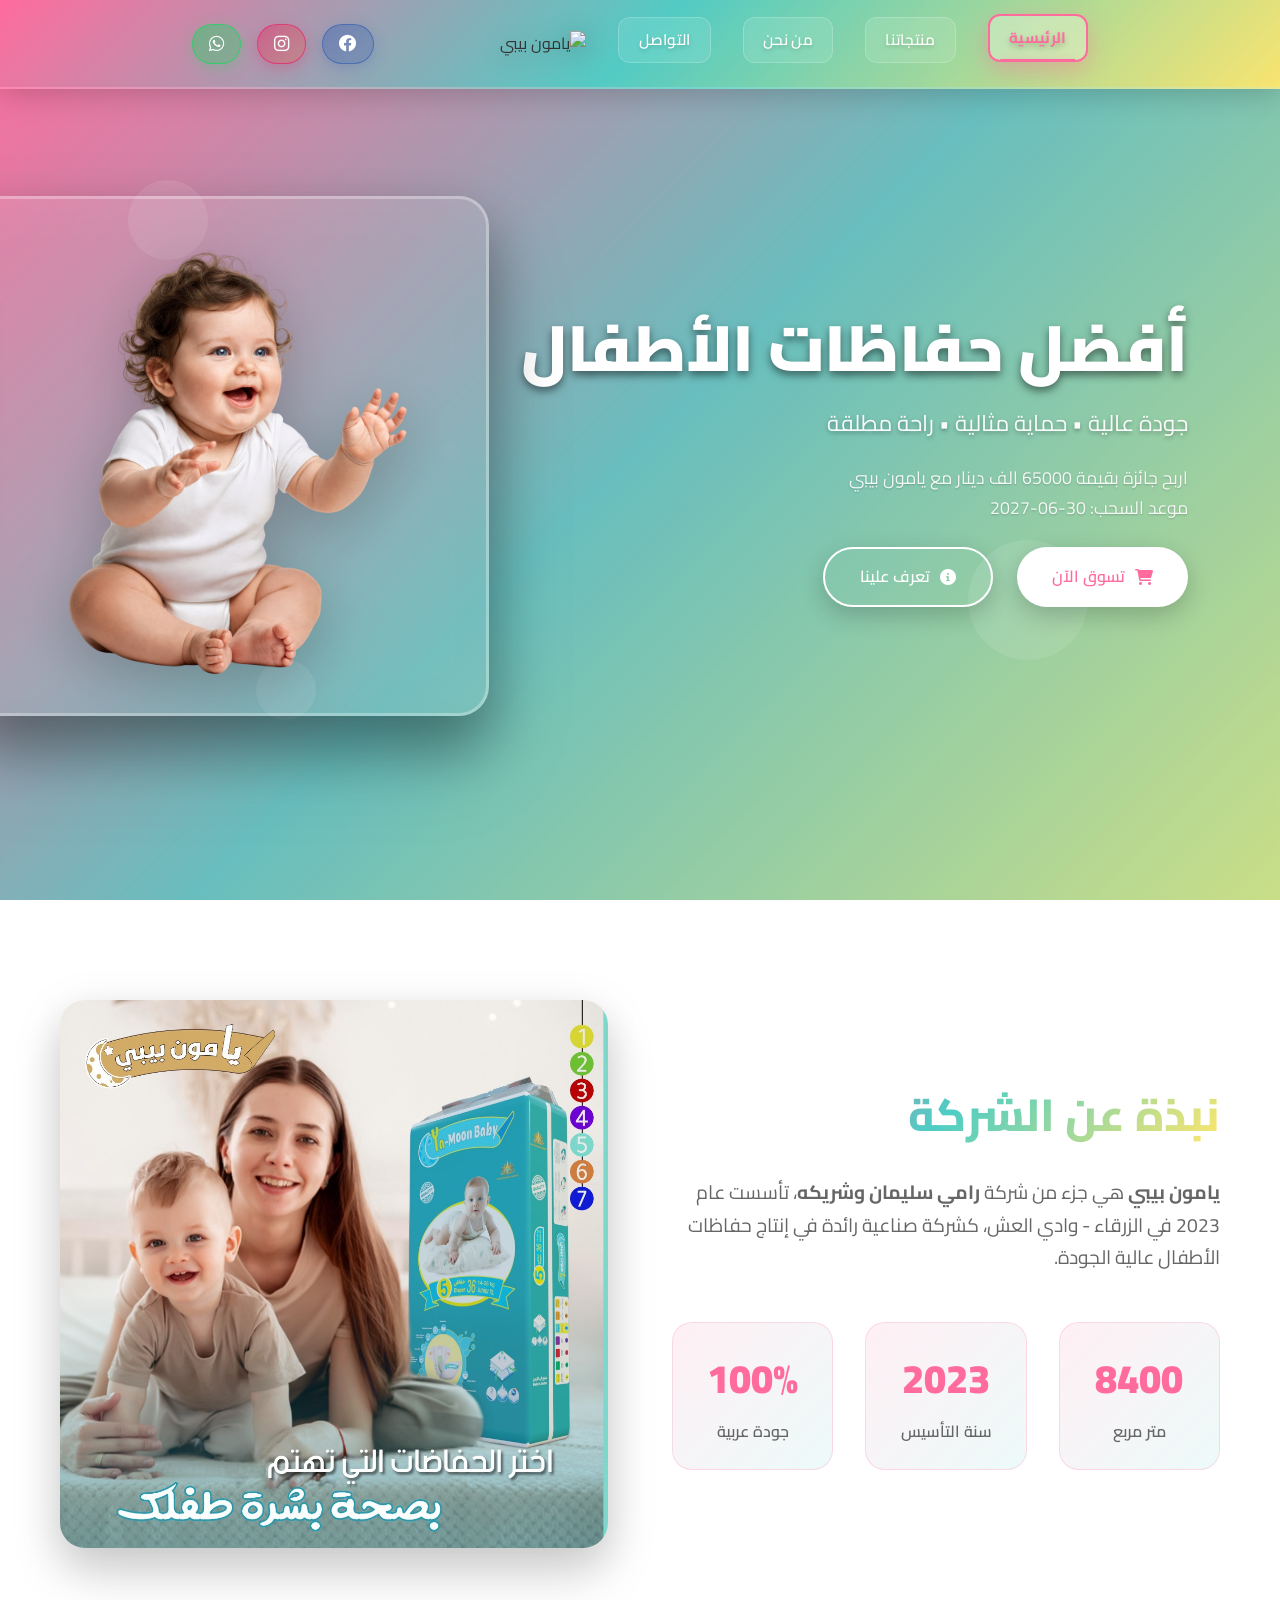
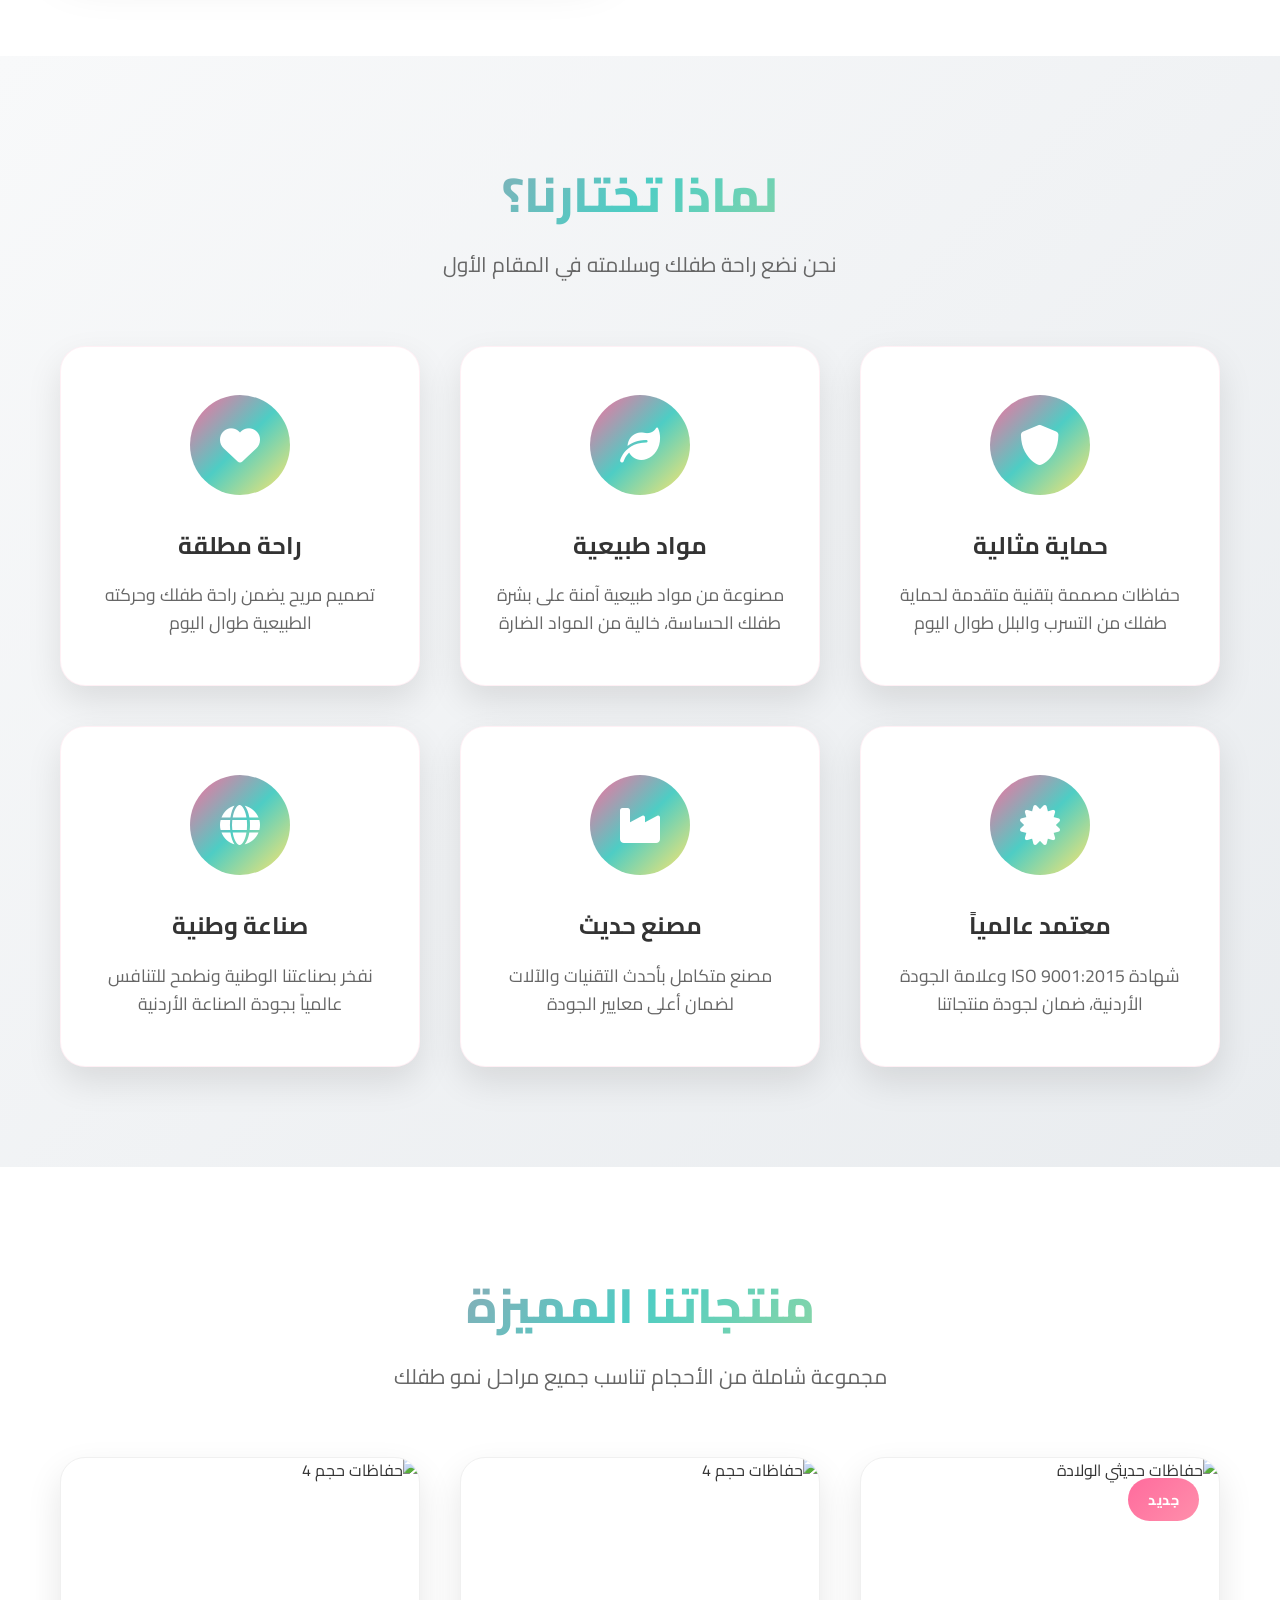
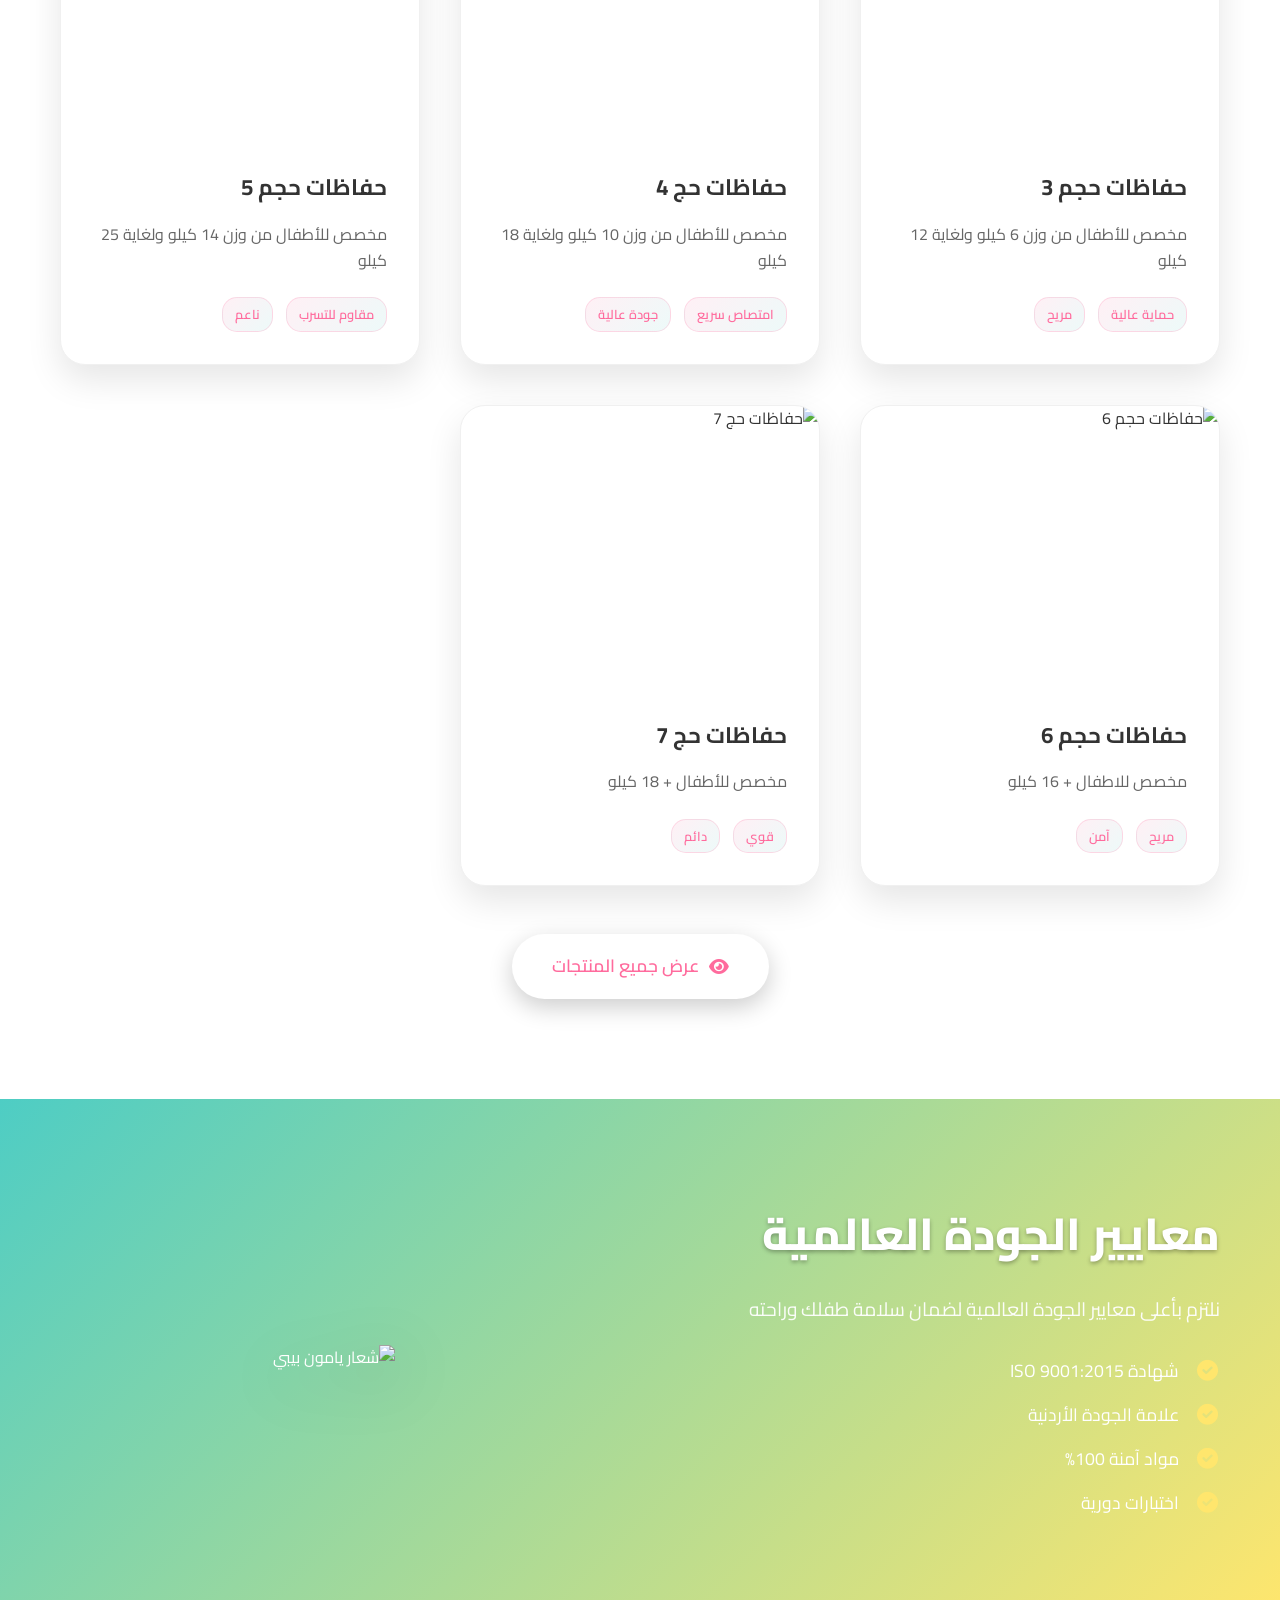
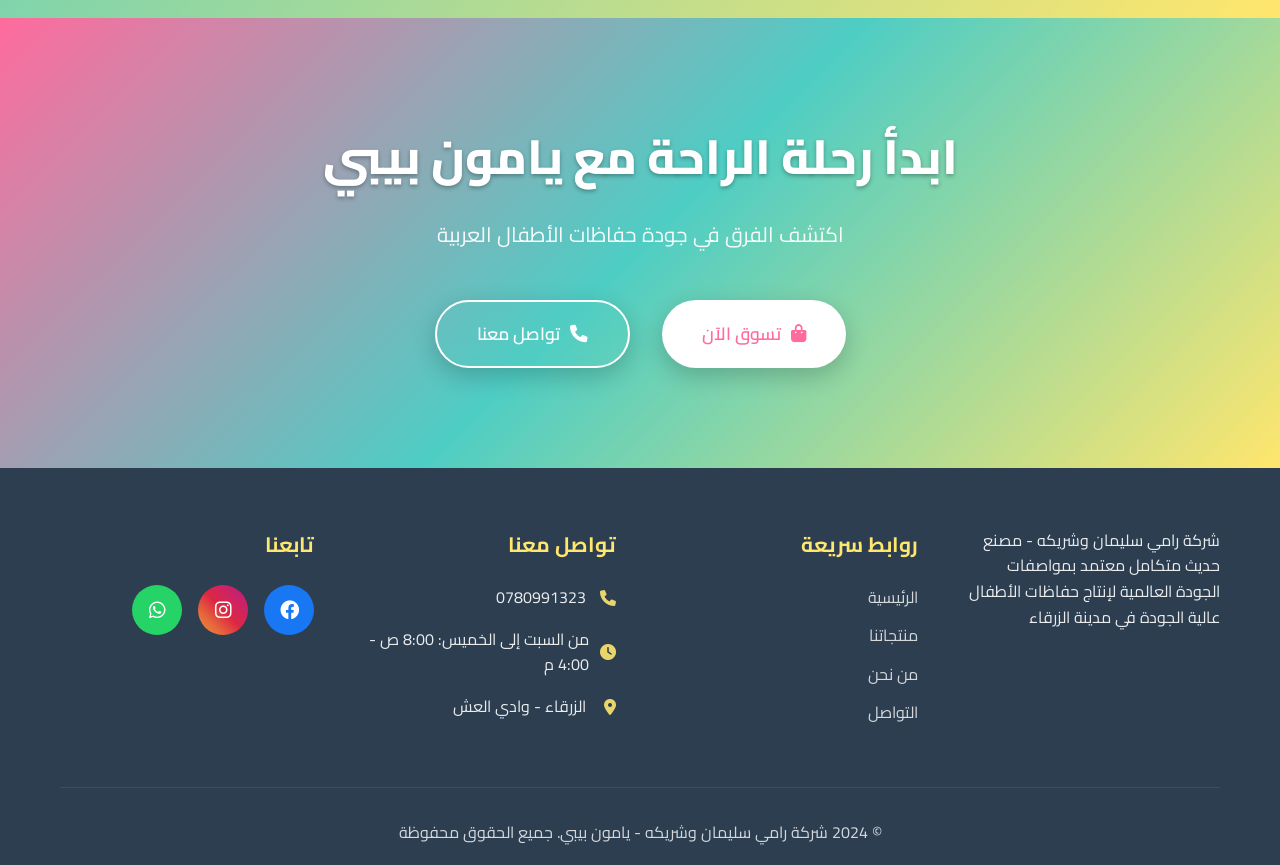
==== commit 02a9b03c: "commit" ====
--- a/index.html
+++ b/index.html
@@ -259,10 +259,6 @@
                         <br>
                         موعد السحب: 30-06-2027
                     </p>
-                    <a href="raffle.html" class="btn btn-raffle">
-                        <i class="fas fa-gift"></i>
-                        للدخول إلى السحب اضغط هنا
-                    </a>
                     <div class="hero-buttons">
                         <a href="products.html" class="btn btn-primary">
                             <i class="fas fa-shopping-cart"></i>
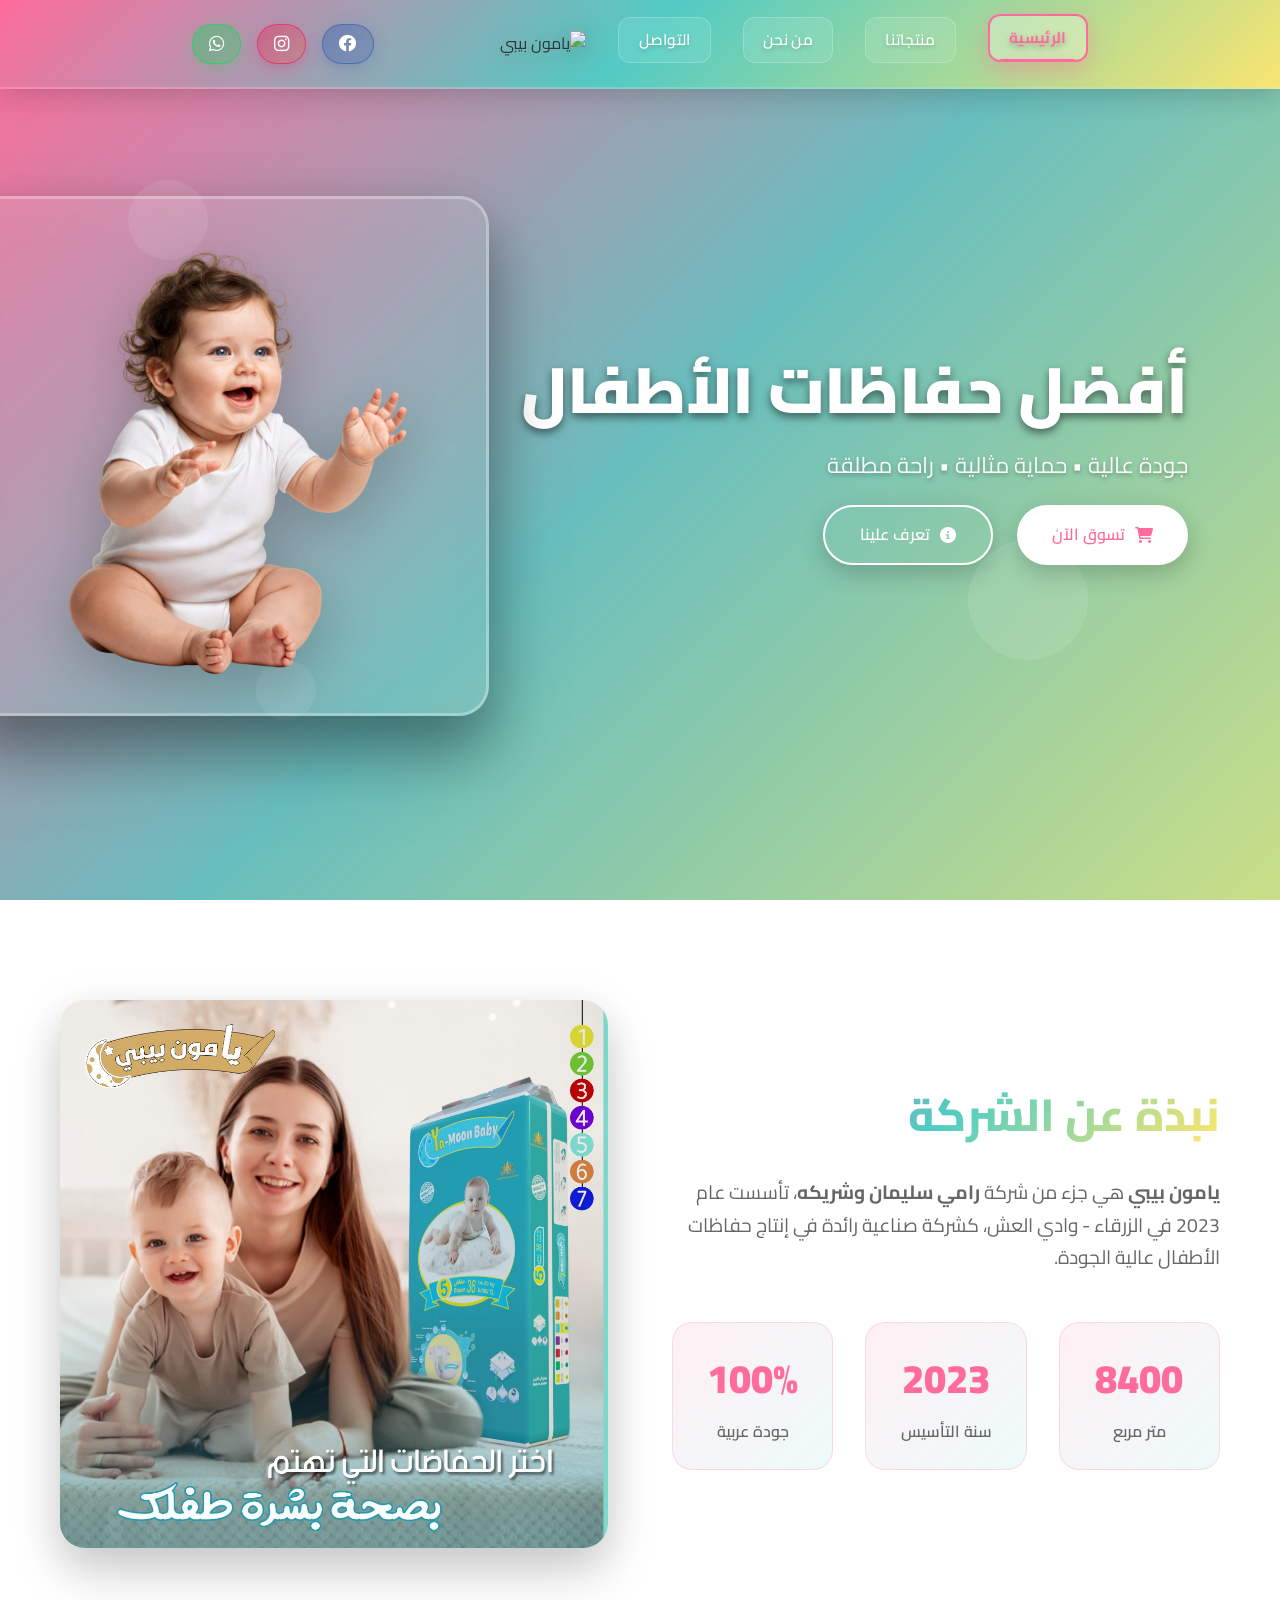
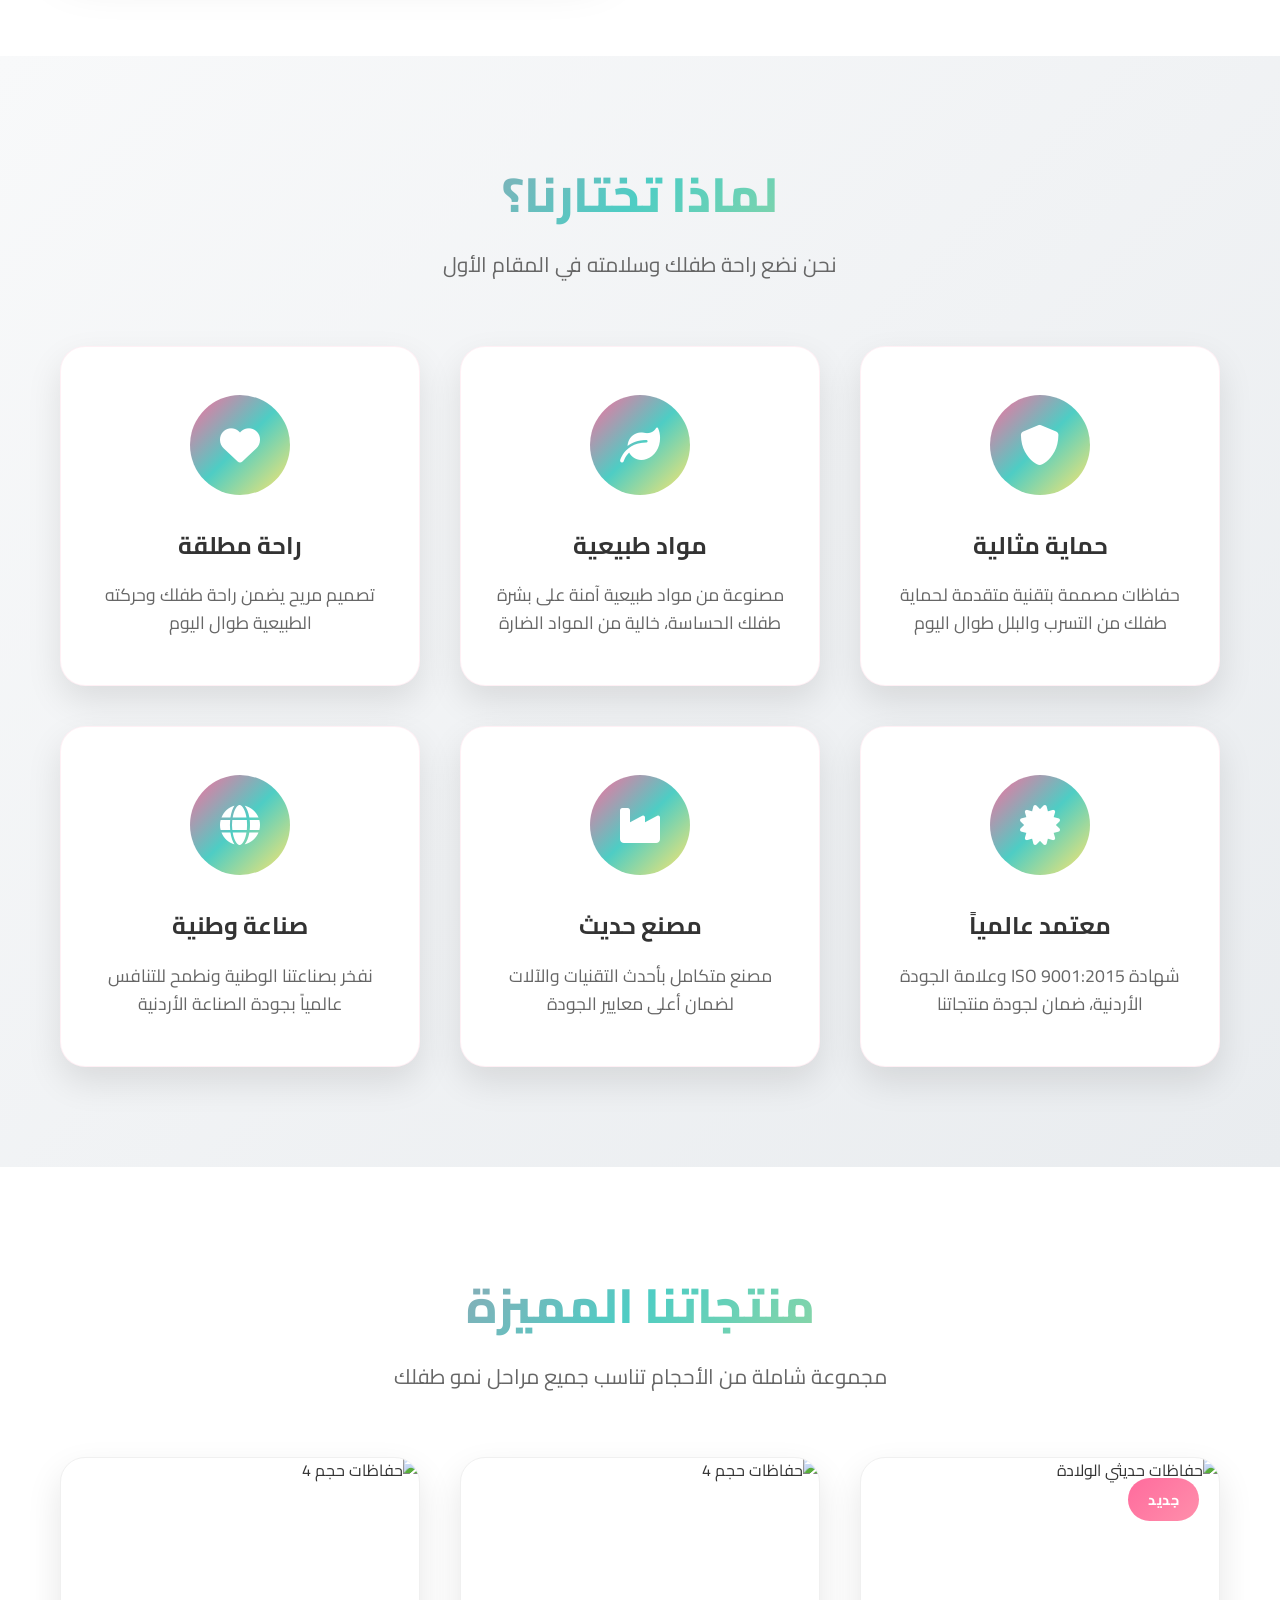
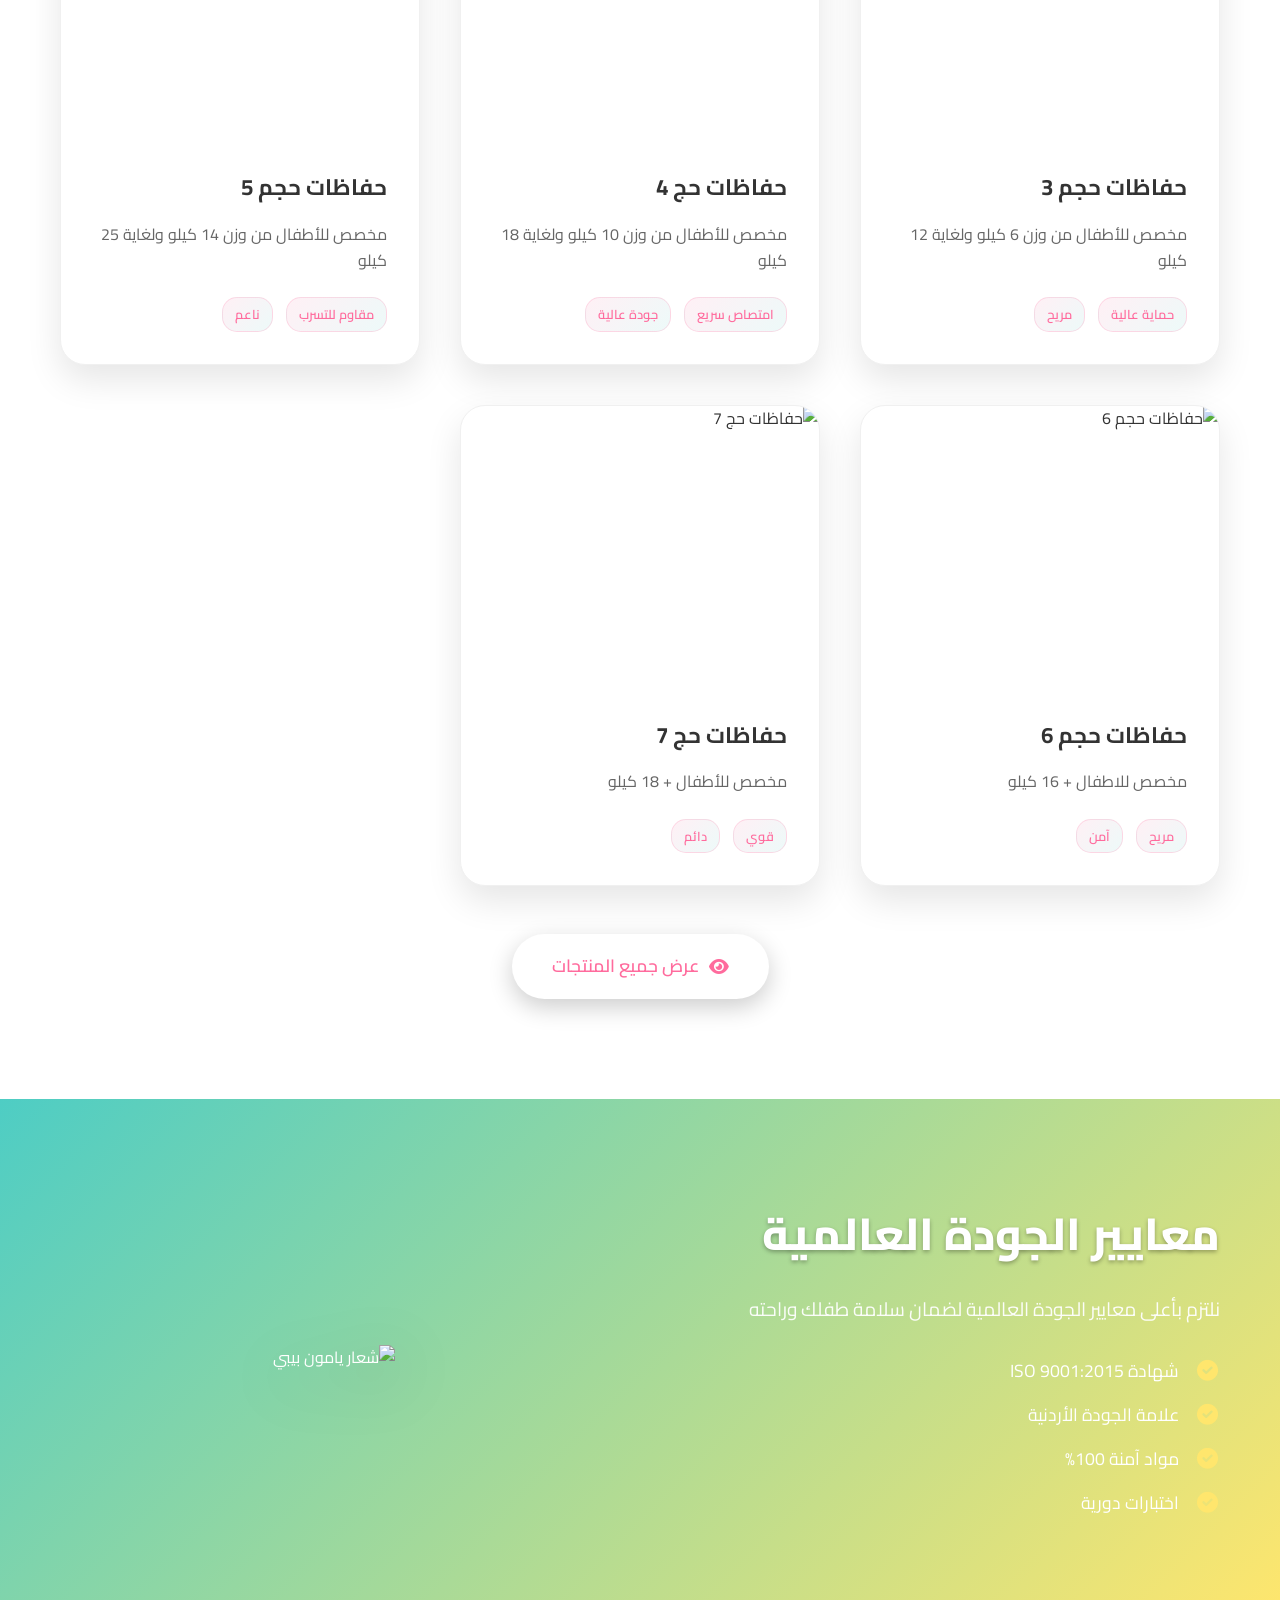
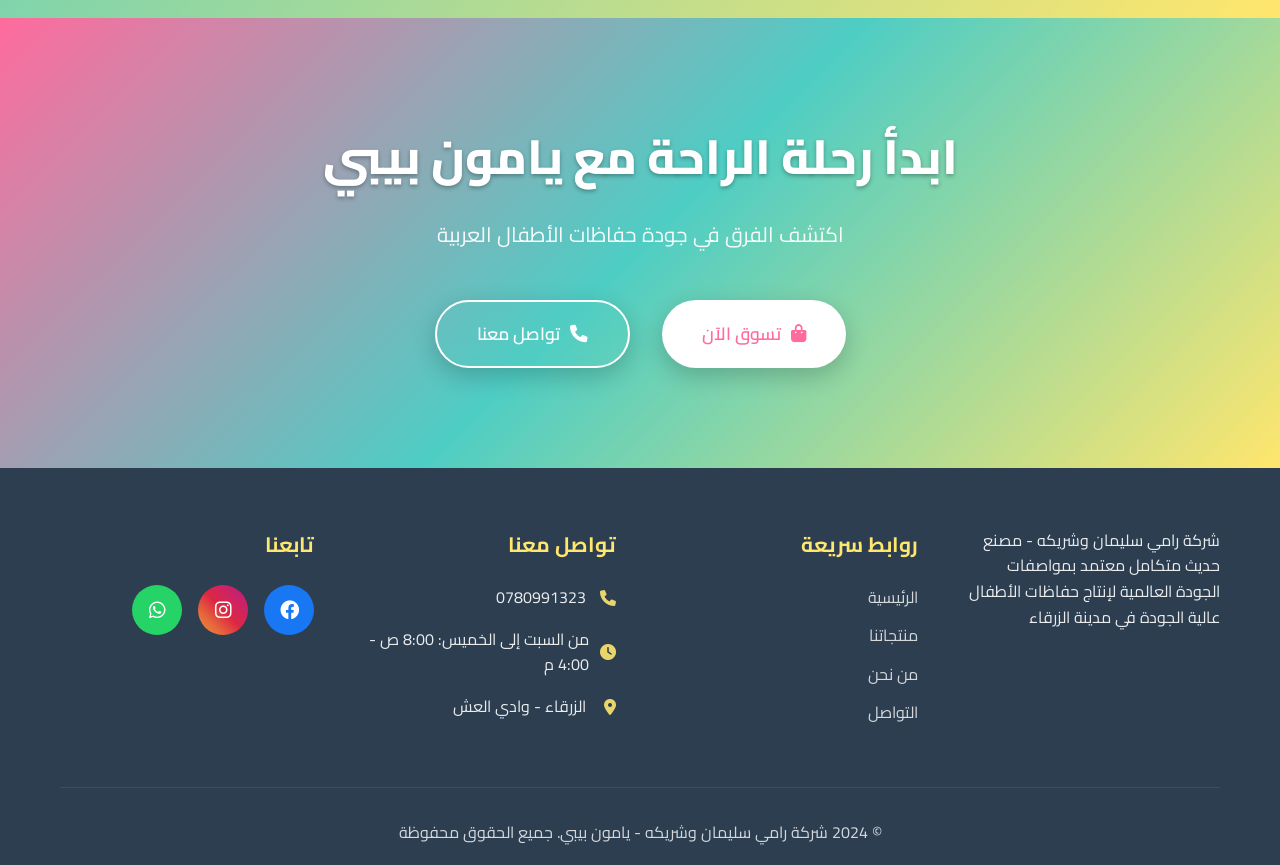
==== commit ff50ad02: "commit" ====
--- a/index.html
+++ b/index.html
@@ -254,11 +254,6 @@
                 <div class="hero-text">
                     <h1 class="hero-title" style="white-space: nowrap;">أفضل حفاظات الأطفال</h1>
                     <p class="hero-subtitle">جودة عالية • حماية مثالية • راحة مطلقة</p>
-                    <p class="hero-description">
-                        اربح جائزة بقيمة 65000 الف دينار مع يامون بيبي
-                        <br>
-                        موعد السحب: 30-06-2027
-                    </p>
                     <div class="hero-buttons">
                         <a href="products.html" class="btn btn-primary">
                             <i class="fas fa-shopping-cart"></i>
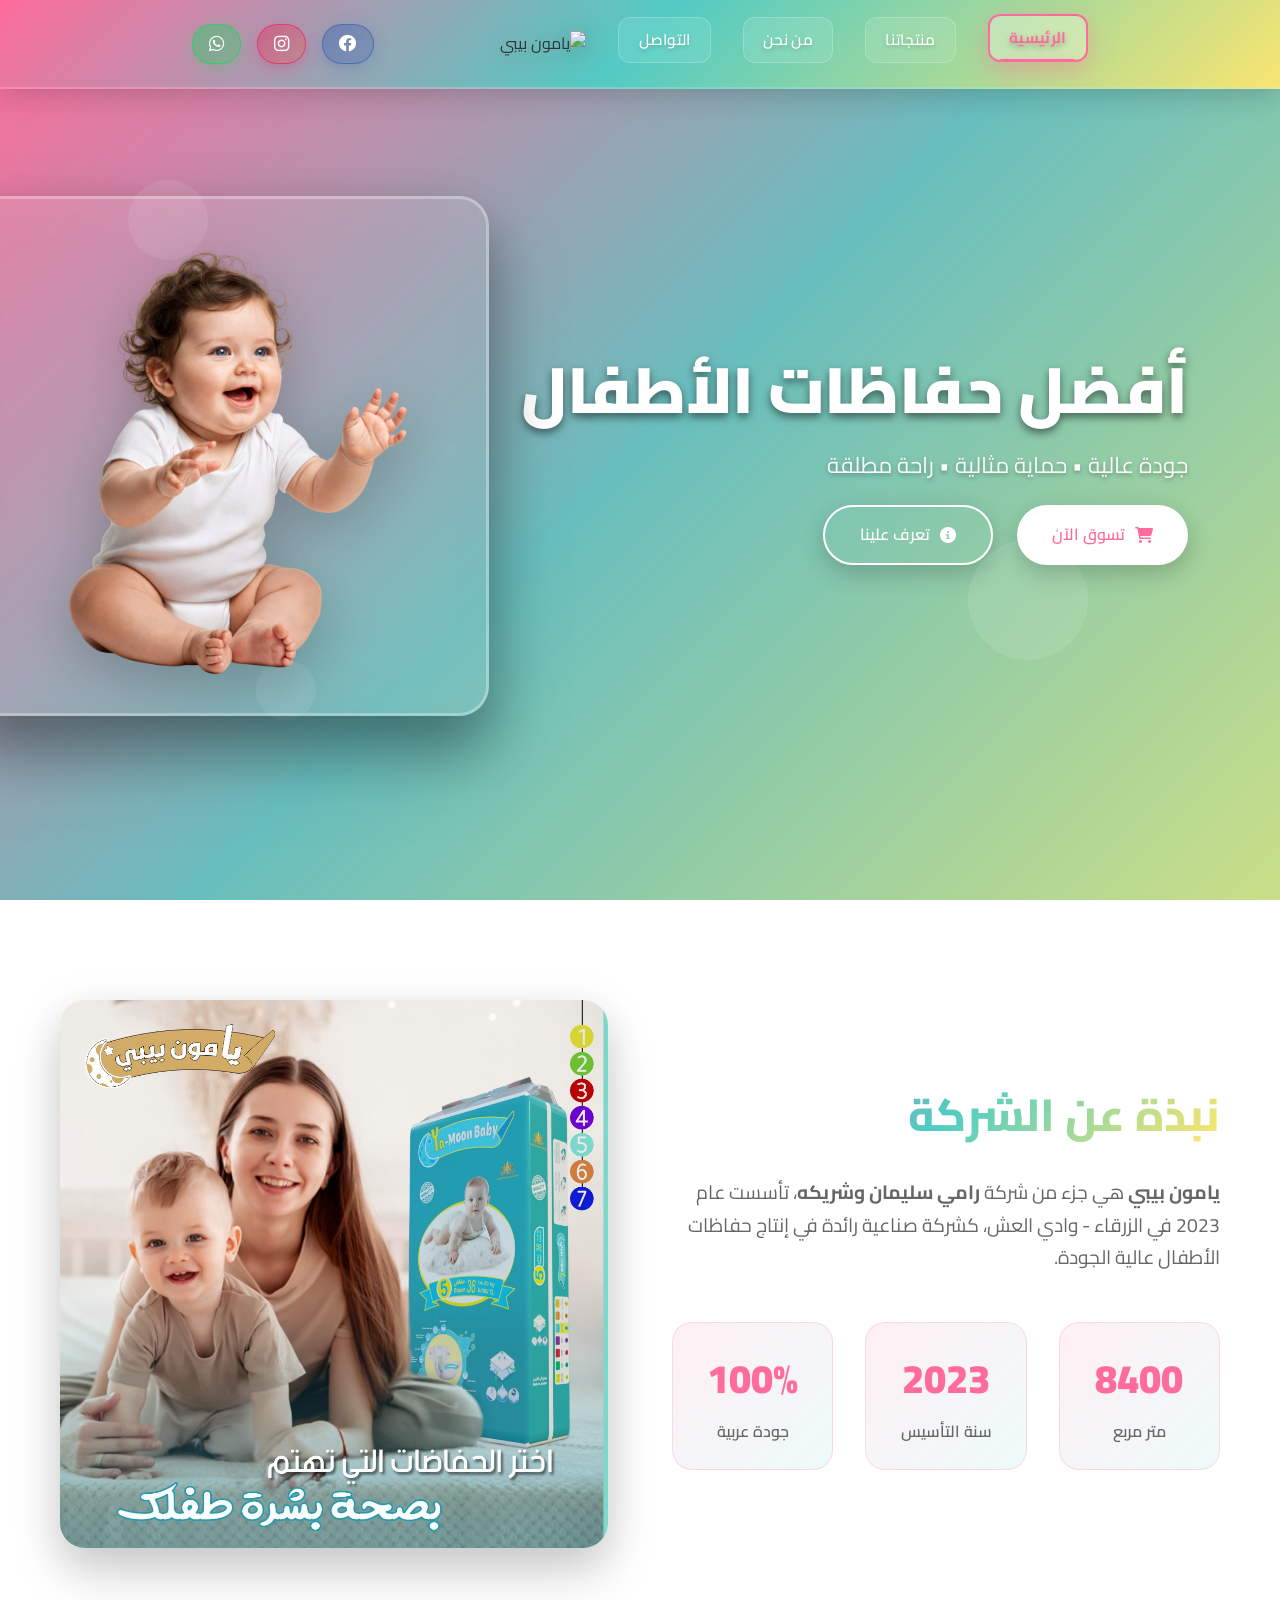
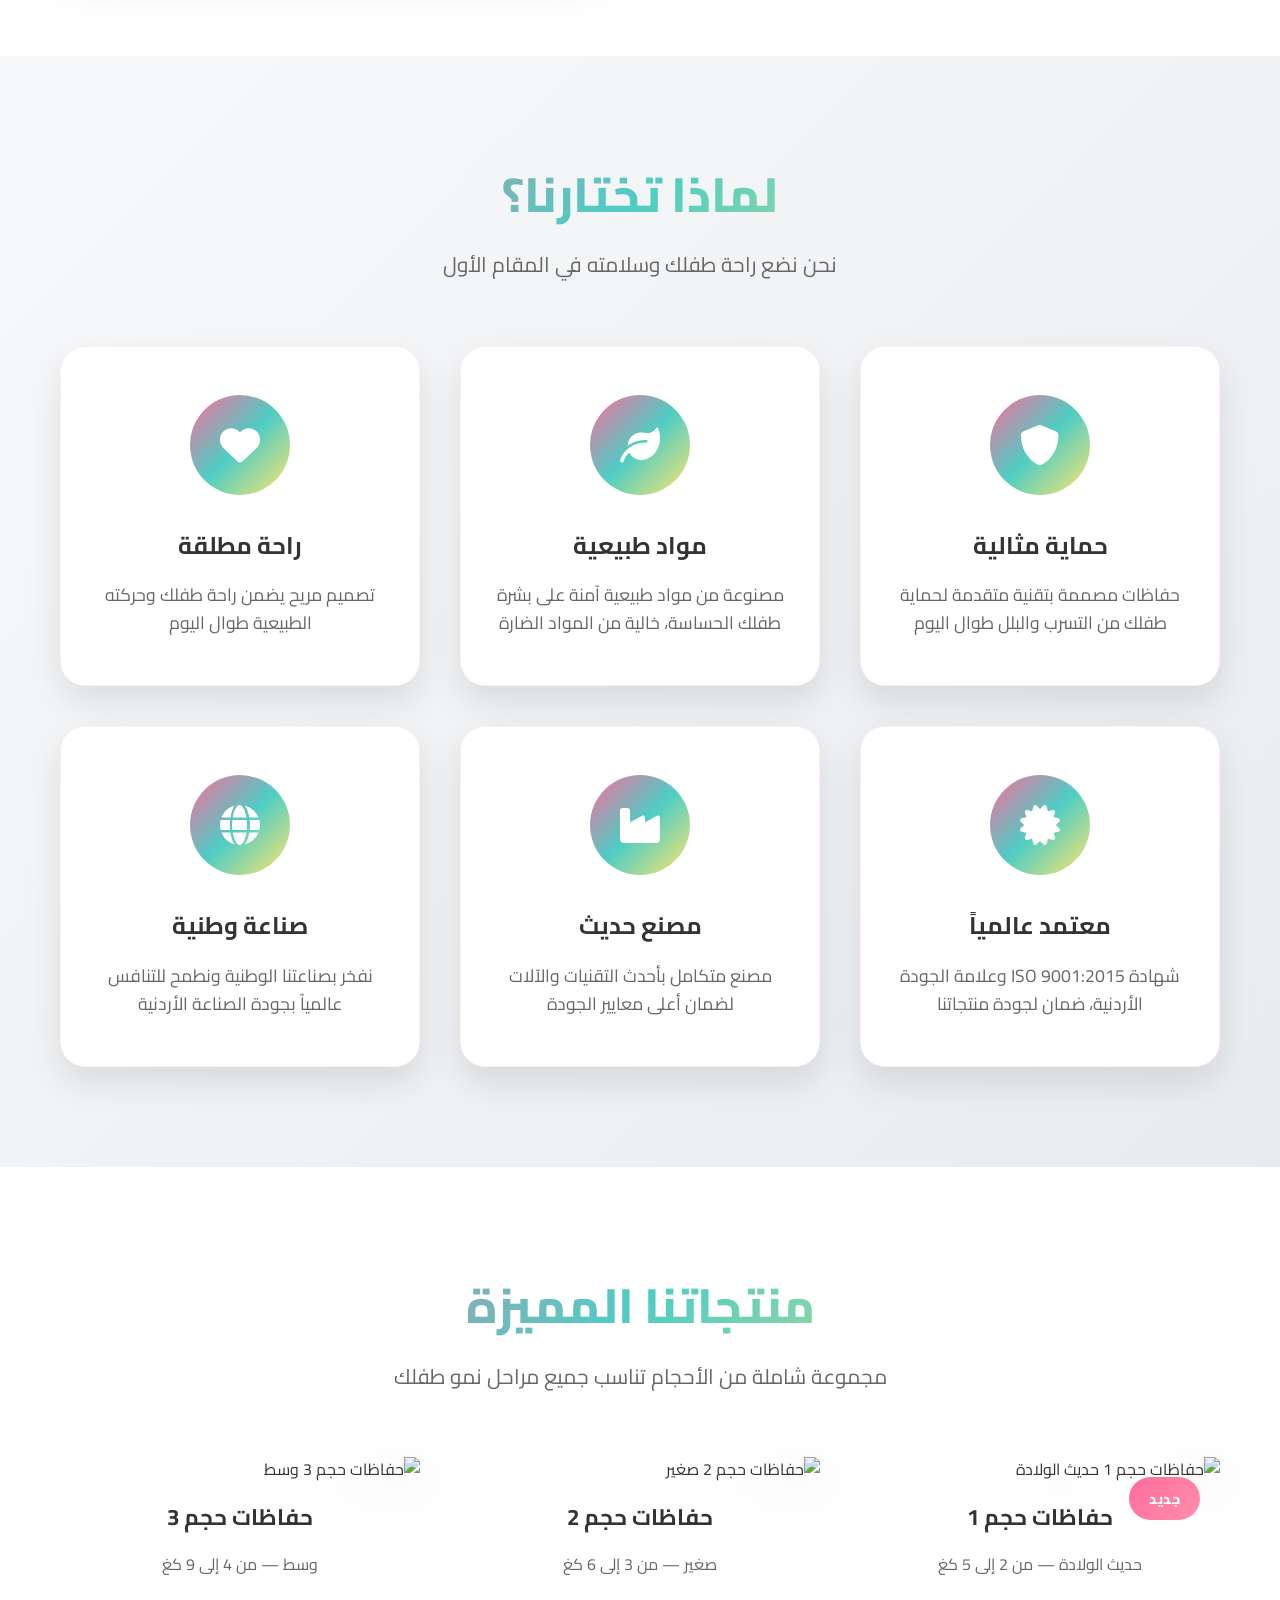
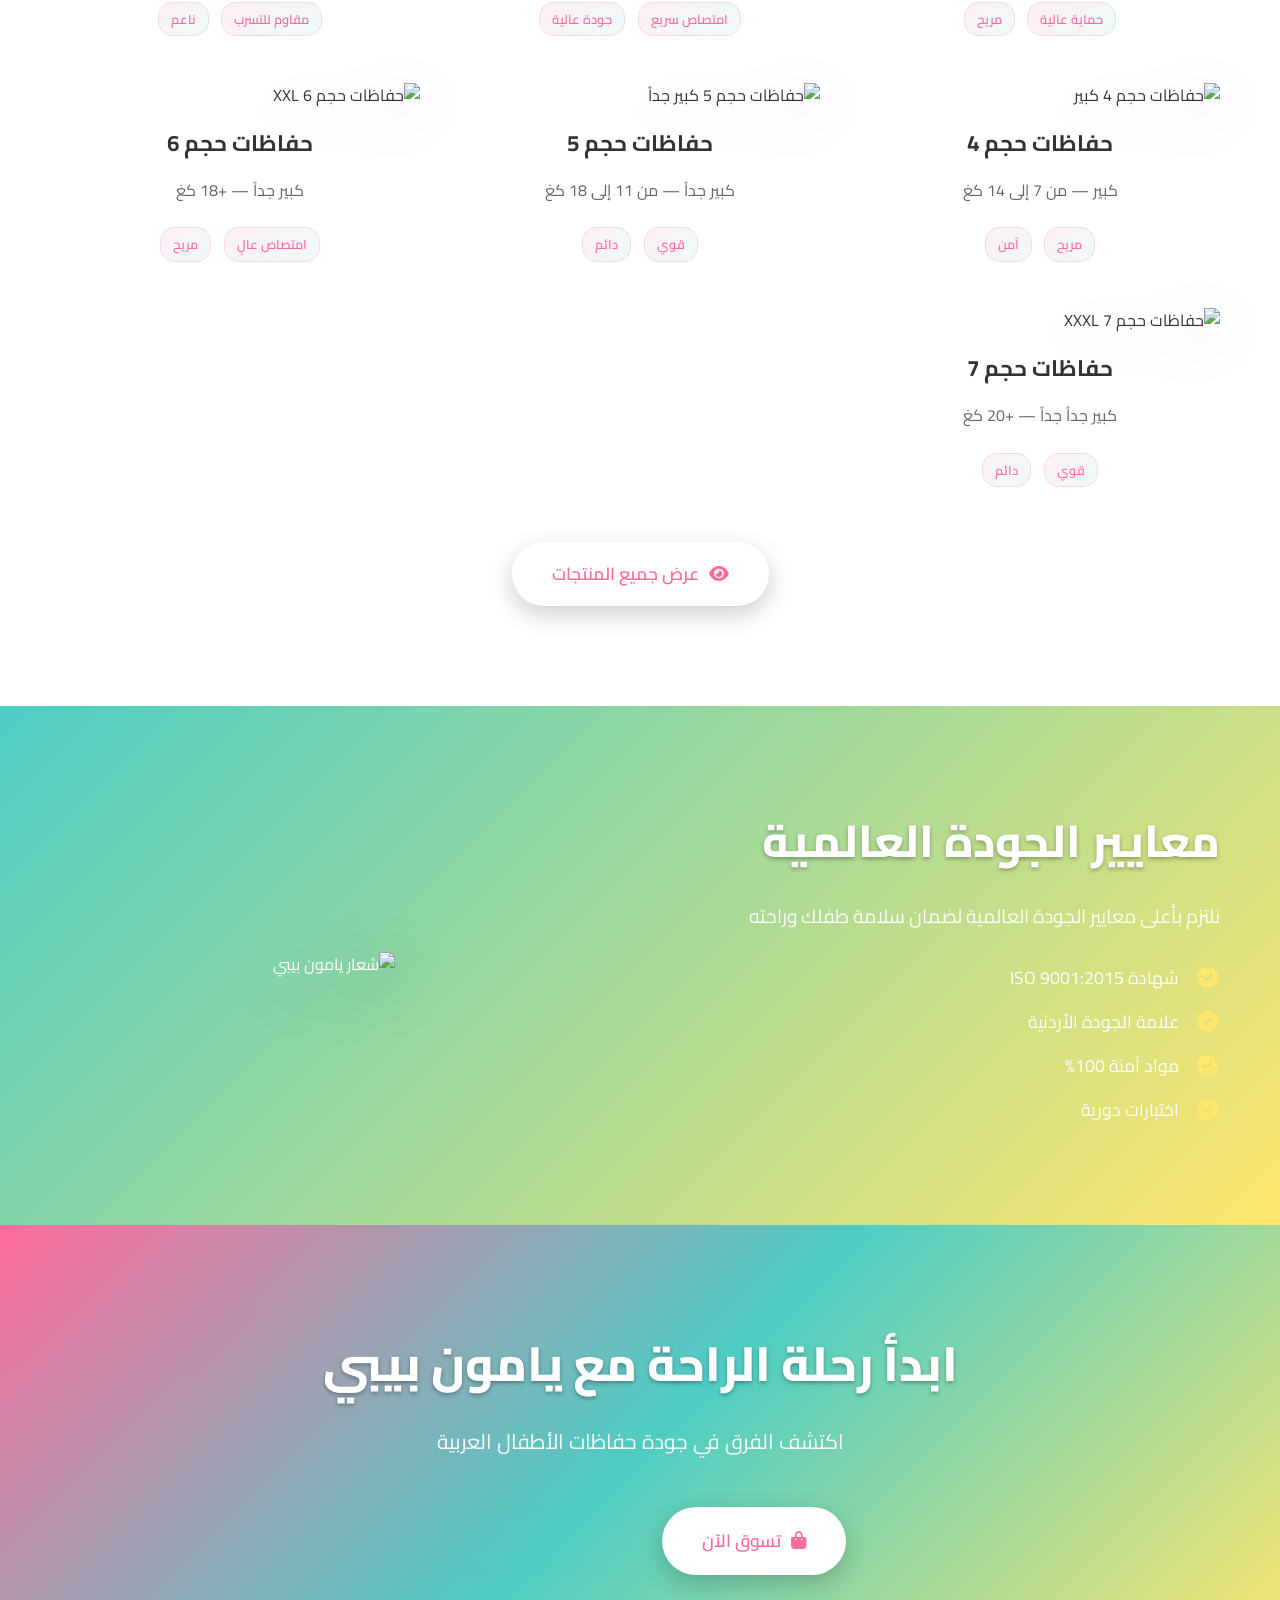
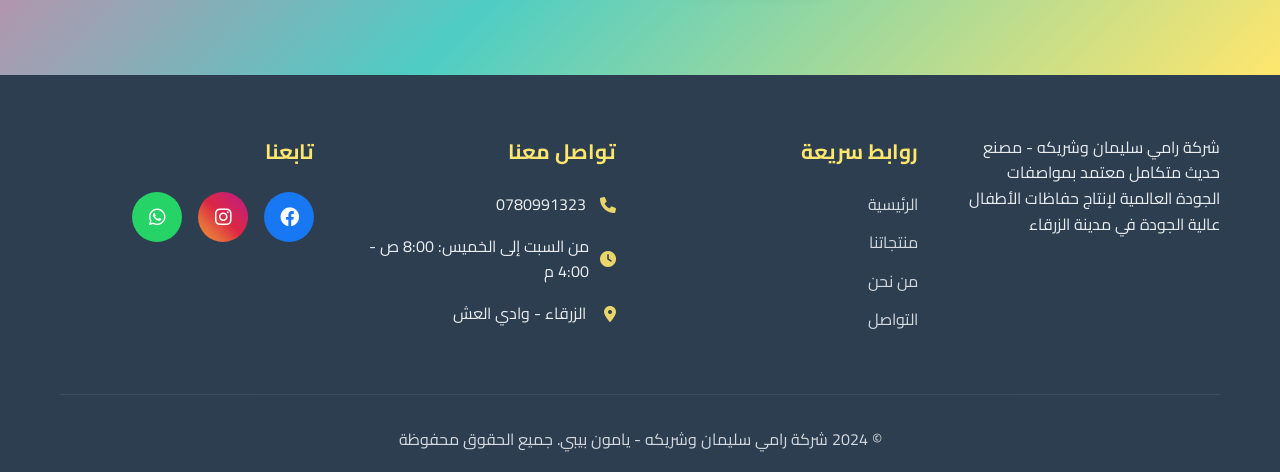
==== commit 2eaaa0b0: "commit" ====
--- a/index.html
+++ b/index.html
@@ -3,6 +3,8 @@
 <head>
     <meta charset="UTF-8">
     <meta name="viewport" content="width=device-width, initial-scale=1.0">
+    <meta http-equiv="X-Content-Type-Options" content="nosniff">
+    <meta name="referrer" content="strict-origin-when-cross-origin">
     <title>يامون بيبي - حفاظات أطفال عالية الجودة</title>
     <link rel="stylesheet" href="styles.css">
     <link href="https://fonts.googleapis.com/css2?family=Cairo:wght@300;400;600;700;900&display=swap" rel="stylesheet">
@@ -69,6 +71,46 @@
             transform: translateY(-4px);
             box-shadow: 0 14px 32px rgba(255, 183, 3, 0.55);
             color: #3b2a00;
+        }
+
+        .home-raffle {
+            padding: 48px 0;
+            background: linear-gradient(180deg, #f7fbff 0%, #d8efff 100%);
+        }
+
+        .home-raffle-inner {
+            max-width: 920px;
+            margin: 0 auto;
+            text-align: center;
+        }
+
+        .home-raffle-inner img {
+            width: 100%;
+            display: block;
+            border-radius: 18px;
+            box-shadow: 0 16px 36px rgba(11, 79, 134, 0.16);
+            background: #fff;
+        }
+
+        .home-raffle-actions {
+            margin-top: 22px;
+        }
+
+        .home-raffle-actions .btn-raffle {
+            margin-bottom: 10px;
+            animation: none;
+        }
+
+        .home-raffle-date {
+            margin: 0;
+            color: #0b4f86;
+            font-weight: 800;
+        }
+
+        .home-raffle-note {
+            margin: 8px 0 0;
+            color: #5a6d80;
+            font-size: 0.92rem;
         }
 
         @media (max-width: 768px) {
@@ -372,12 +414,12 @@
             <div class="products-grid">
                 <div class="product-card">
                     <div class="product-image">
-                        <img src="Products/1.jpg" alt="حفاظات حديثي الولادة" class="product-img">
+                        <img src="Products/New/5.png" alt="حفاظات حجم 1 حديث الولادة" class="product-img">
                         <div class="product-badge new">جديد</div>
                     </div>
                     <div class="product-info">
-                        <h3>حفاظات حجم 3</h3>
-                        <p> مخصص للأطفال من وزن 6 كيلو ولغاية 12 كيلو </p>
+                        <h3>حفاظات حجم 1</h3>
+                        <p>حديث الولادة — من 2 إلى 5 كغ</p>
                         <div class="product-features">
                             <span class="feature-tag">حماية عالية</span>
                             <span class="feature-tag">مريح</span>
@@ -386,11 +428,11 @@
                 </div>
                 <div class="product-card">
                     <div class="product-image">
-                        <img src="Products/2.jpg" alt="حفاظات حجم 4" class="product-img">
+                        <img src="Products/New/4.png" alt="حفاظات حجم 2 صغير" class="product-img">
                     </div>
                     <div class="product-info">
-                        <h3>حفاظات حج 4</h3>
-                        <p>مخصص للأطفال من وزن 10 كيلو ولغاية 18 كيلو</p>
+                        <h3>حفاظات حجم 2</h3>
+                        <p>صغير — من 3 إلى 6 كغ</p>
                         <div class="product-features">
                             <span class="feature-tag">امتصاص سريع</span>
                             <span class="feature-tag">جودة عالية</span>
@@ -399,11 +441,11 @@
                 </div>
                 <div class="product-card">
                     <div class="product-image">
-                        <img src="Products/3.jpg" alt="حفاظات حجم 4" class="product-img">
+                        <img src="Products/New/3.png" alt="حفاظات حجم 3 وسط" class="product-img">
                     </div>
                     <div class="product-info">
-                        <h3>حفاظات حجم 5</h3>
-                        <p>مخصص للأطفال من وزن 14 كيلو ولغاية 25 كيلو</p>
+                        <h3>حفاظات حجم 3</h3>
+                        <p>وسط — من 4 إلى 9 كغ</p>
                         <div class="product-features">
                             <span class="feature-tag">مقاوم للتسرب</span>
                             <span class="feature-tag">ناعم</span>
@@ -412,11 +454,11 @@
                 </div>
                 <div class="product-card">
                     <div class="product-image">
-                        <img src="Products/4.jpg" alt="حفاظات حجم 6" class="product-img">
+                        <img src="Products/New/2.png" alt="حفاظات حجم 4 كبير" class="product-img">
                     </div>
                     <div class="product-info">
-                        <h3>حفاظات حجم 6</h3>
-                        <p>مخصص للاطفال + 16 كيلو</p>
+                        <h3>حفاظات حجم 4</h3>
+                        <p>كبير — من 7 إلى 14 كغ</p>
                         <div class="product-features">
                             <span class="feature-tag">مريح</span>
                             <span class="feature-tag">آمن</span>
@@ -425,20 +467,40 @@
                 </div>
                 <div class="product-card">
                     <div class="product-image">
-                        <img src="Products/5.jpg" alt="حفاظات حج 7" class="product-img">
+                        <img src="Products/New/6.png" alt="حفاظات حجم 5 كبير جداً" class="product-img">
                     </div>
                     <div class="product-info">
-                        <h3>حفاظات حج 7</h3>
-                        <p>مخصص للأطفال + 18 كيلو</p>
+                        <h3>حفاظات حجم 5</h3>
+                        <p>كبير جداً — من 11 إلى 18 كغ</p>
                         <div class="product-features">
                             <span class="feature-tag">قوي</span>
                             <span class="feature-tag">دائم</span>
                         </div>
                     </div>
                 </div>
-              
-                       
-                   
+                <div class="product-card">
+                    <div class="product-image">
+                        <img src="Products/New/7.png" alt="حفاظات حجم 6 XXL" class="product-img">
+                    </div>
+                    <div class="product-info">
+                        <h3>حفاظات حجم 6</h3>
+                        <p>كبير جداً — +18 كغ</p>
+                        <div class="product-features">
+                            <span class="feature-tag">امتصاص عالٍ</span>
+                            <span class="feature-tag">مريح</span>
+                        </div>
+                    </div>
+                </div>
+                <div class="product-card">
+                    <div class="product-image">
+                        <img src="Products/New/1.png" alt="حفاظات حجم 7 XXXL" class="product-img">
+                    </div>
+                    <div class="product-info">
+                        <h3>حفاظات حجم 7</h3>
+                        <p>كبير جداً جداً — +20 كغ</p>
+                        <div class="product-features">
+                            <span class="feature-tag">قوي</span>
+                            <span class="feature-tag">دائم</span>
                         </div>
                     </div>
                 </div>
--- a/styles.css
+++ b/styles.css
@@ -772,35 +772,43 @@
 }
 
 .product-card {
-    background: white;
-    border-radius: 25px;
-    overflow: hidden;
-    box-shadow: 0 15px 35px rgba(0,0,0,0.1);
-    transition: all 0.4s ease;
-    border: 1px solid #f0f0f0;
-    position: relative;
+    background: transparent;
+    border-radius: 0;
+    overflow: visible;
+    box-shadow: none;
+    border: 0;
+    position: relative;
+    transition: transform 0.35s ease;
 }
 
 .product-card:hover {
-    transform: translateY(-15px);
-    box-shadow: 0 25px 50px rgba(0,0,0,0.15);
-}
-
-.product-image {
-    position: relative;
-    overflow: hidden;
-    height: 280px;
-}
-
-.product-img {
+    transform: translateY(-10px);
+    box-shadow: none;
+}
+
+.products-showcase .product-image {
+    position: relative;
+    overflow: visible;
+    background: transparent;
+    aspect-ratio: auto;
+    display: flex;
+    align-items: center;
+    justify-content: center;
+    padding: 0;
+}
+
+.products-showcase .product-img {
     width: 100%;
-    height: 100%;
-    object-fit: cover;
-    transition: all 0.4s ease;
-}
-
-.product-card:hover .product-img {
-    transform: scale(1.1);
+    height: auto;
+    object-fit: contain;
+    object-position: center;
+    display: block;
+    cursor: zoom-in;
+    filter: drop-shadow(0 14px 28px rgba(0, 0, 0, 0.16));
+}
+
+.products-showcase .product-card:hover .product-img {
+    transform: none;
 }
 
 .product-badge {
@@ -825,7 +833,8 @@
 }
 
 .product-info {
-    padding: 2rem;
+    padding: 1.1rem 0.4rem 0.4rem;
+    text-align: center;
 }
 
 .product-info h3 {
@@ -842,10 +851,49 @@
     margin-bottom: 1.5rem;
 }
 
+.product-zoom {
+    position: fixed;
+    inset: 0;
+    display: none;
+    align-items: center;
+    justify-content: center;
+    padding: 20px;
+    background: rgba(8, 18, 36, 0.9);
+    z-index: 4000;
+}
+.product-zoom.show { display: flex; }
+.product-zoom img {
+    max-width: min(1000px, 94vw);
+    max-height: 90vh;
+    width: auto;
+    height: auto;
+    object-fit: contain;
+    background: transparent;
+    border-radius: 0;
+    box-shadow: none;
+    filter: drop-shadow(0 18px 40px rgba(0, 0, 0, 0.4));
+}
+.product-zoom-close {
+    position: absolute;
+    top: 16px;
+    inset-inline-start: 16px;
+    width: 44px;
+    height: 44px;
+    border: 0;
+    border-radius: 50%;
+    background: #fff;
+    color: #12315a;
+    font-size: 1.8rem;
+    line-height: 1;
+    cursor: pointer;
+    font-weight: 700;
+}
+
 .product-features {
     display: flex;
     gap: 0.8rem;
     flex-wrap: wrap;
+    justify-content: center;
 }
 
 .feature-tag {
@@ -1108,7 +1156,8 @@
         transform: none;
         border-bottom: 2px solid rgba(255, 255, 255, 0.2);
         backdrop-filter: blur(20px);
-        overflow: hidden;
+        overflow: visible;
+        z-index: 1000;
     }
     
     .navbar {
@@ -1137,16 +1186,17 @@
     }
     
     .nav-menu {
-        display: none; /* Hide menu on mobile, will show hamburger */
+        display: none;
         flex-direction: column;
         position: absolute;
         top: 100%;
         left: 0;
         right: 0;
-        background: rgba(255, 107, 157, 0.95);
+        background: rgba(255, 107, 157, 0.97);
         backdrop-filter: blur(20px);
         padding: 1rem;
-        box-shadow: 0 4px 20px rgba(0,0,0,0.1);
+        box-shadow: 0 8px 24px rgba(0,0,0,0.18);
+        z-index: 1200;
     }
     
     .nav-menu.active {
@@ -1198,6 +1248,8 @@
         display: flex;
         order: 2;
         flex-shrink: 0;
+        z-index: 1300;
+        pointer-events: auto;
     }
     
     .hamburger.active span:nth-child(1) {
@@ -1337,12 +1389,13 @@
         margin: 0 auto;
     }
 
-    .product-image {
-        height: 250px;
+    .products-showcase .product-image {
+        aspect-ratio: auto;
+        height: auto;
     }
 
     .product-info {
-        padding: 1.5rem;
+        padding: 1rem 0.3rem 0.2rem;
     }
 
     /* Quality Section Mobile */
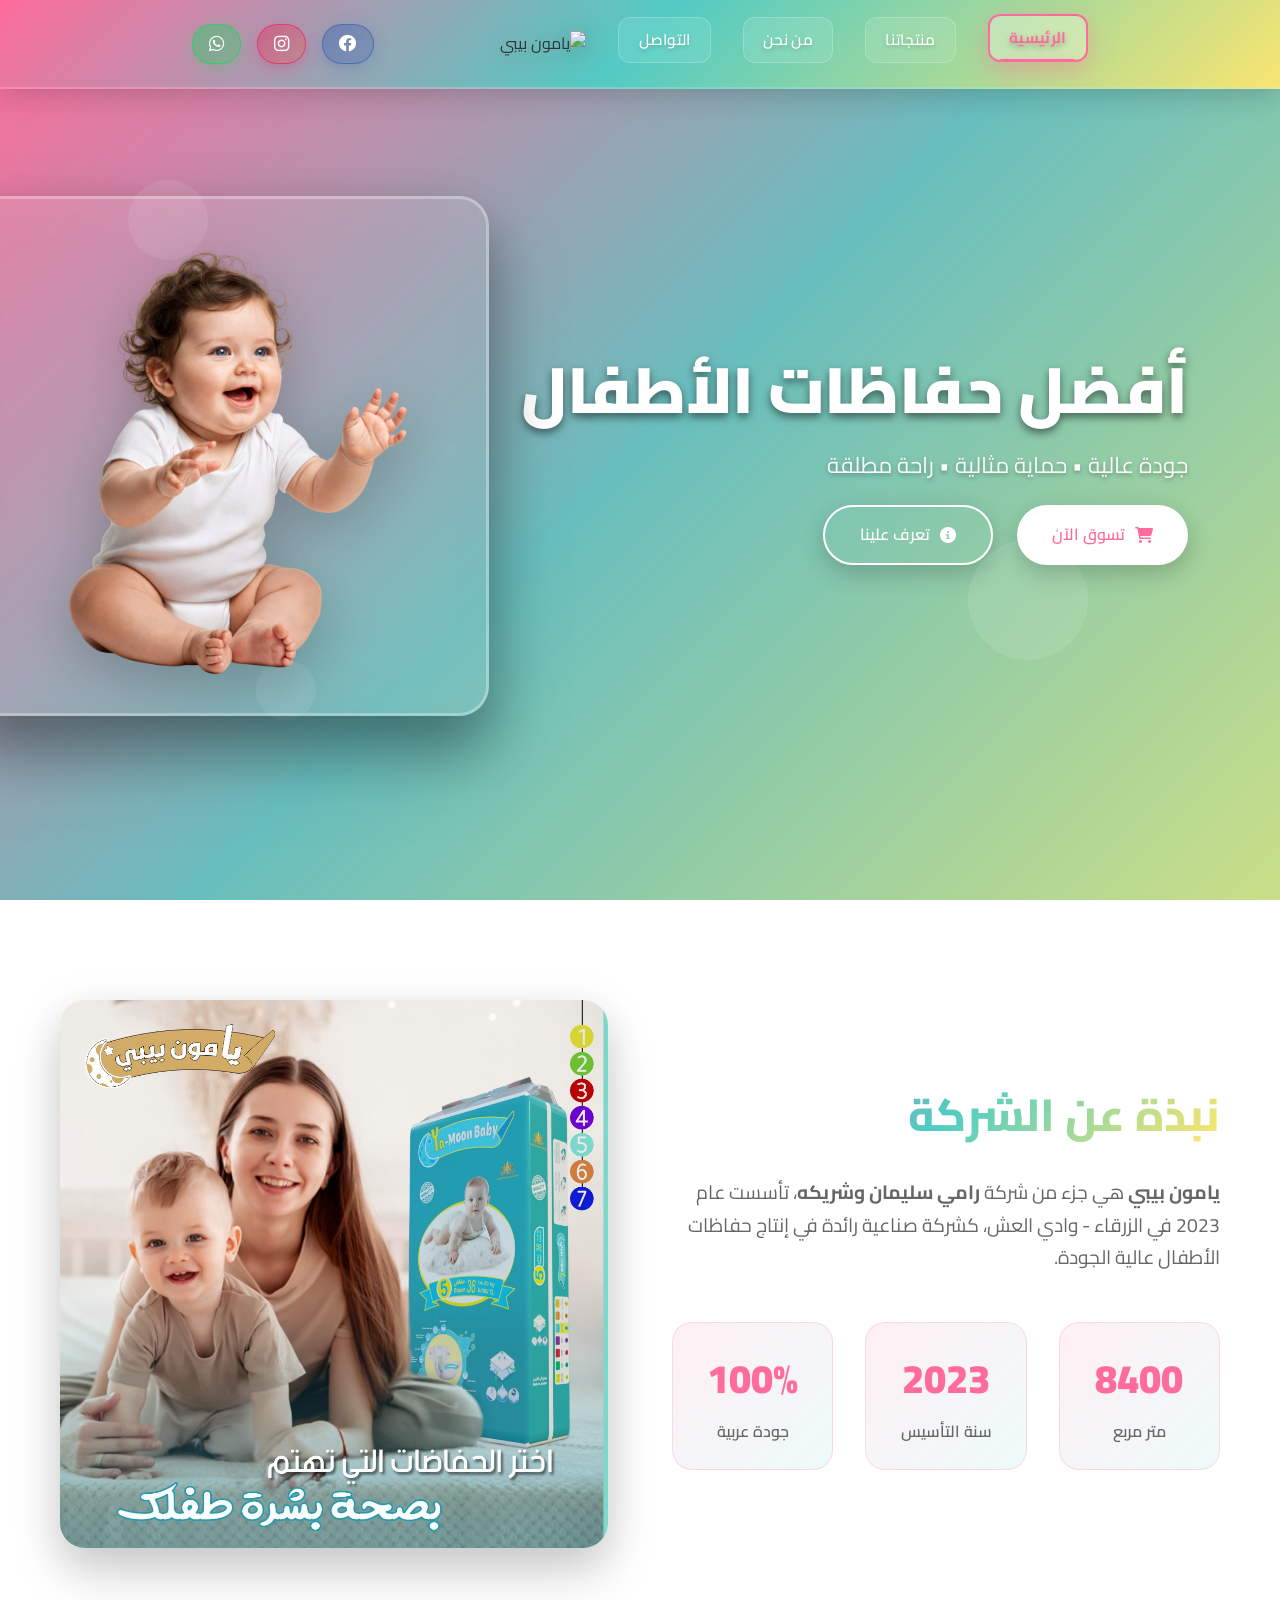
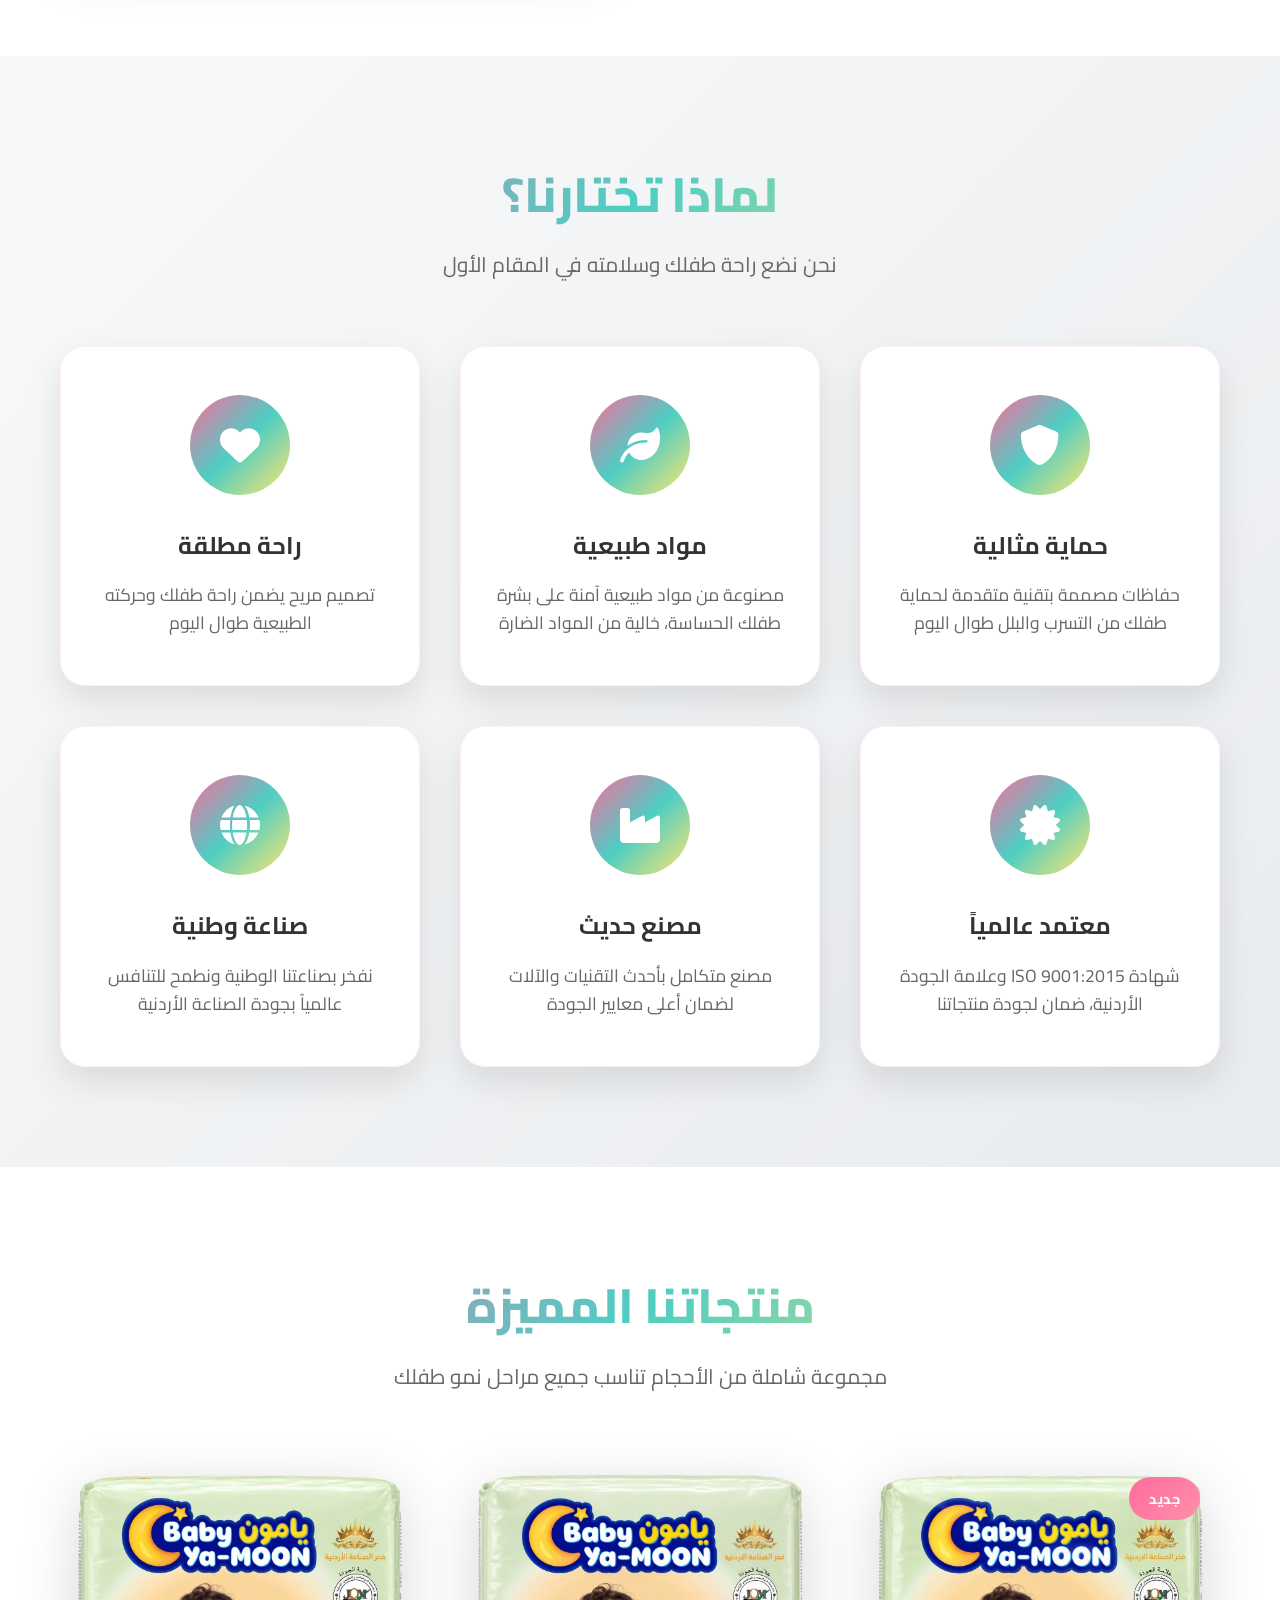
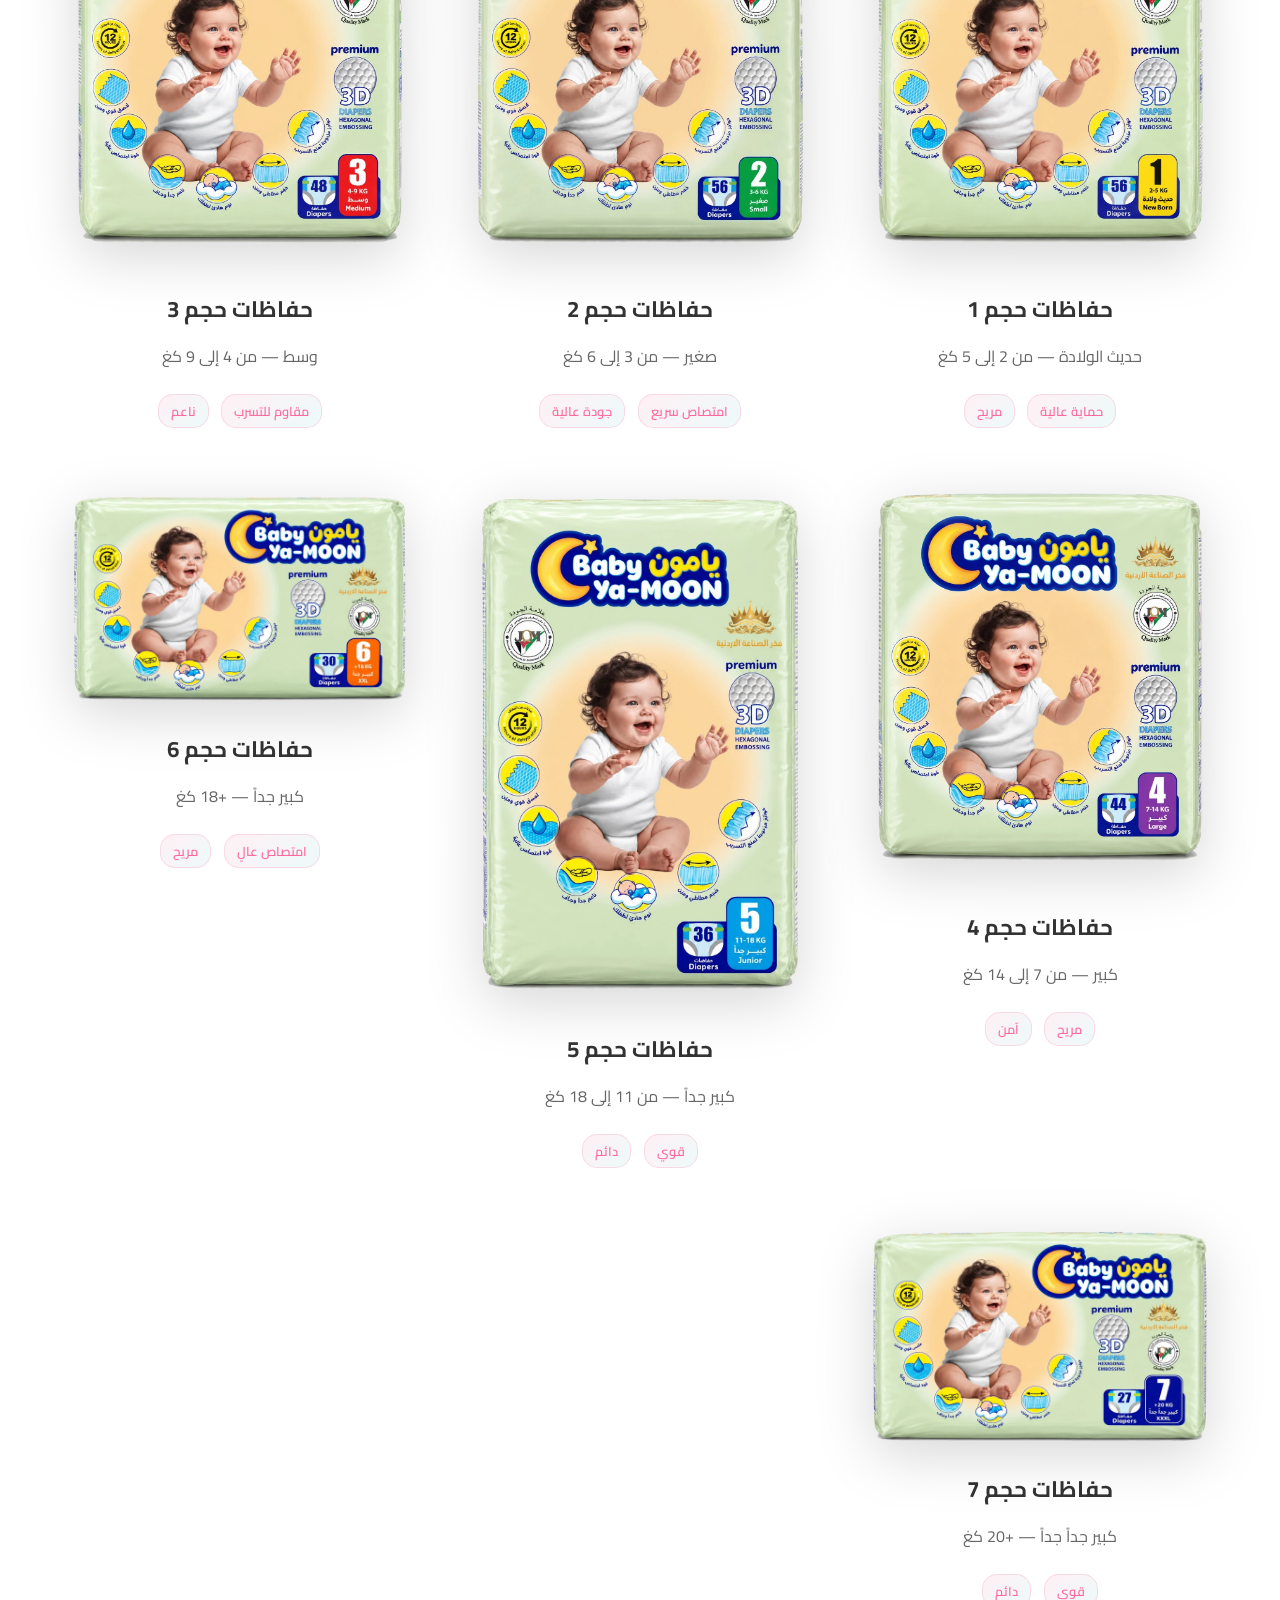
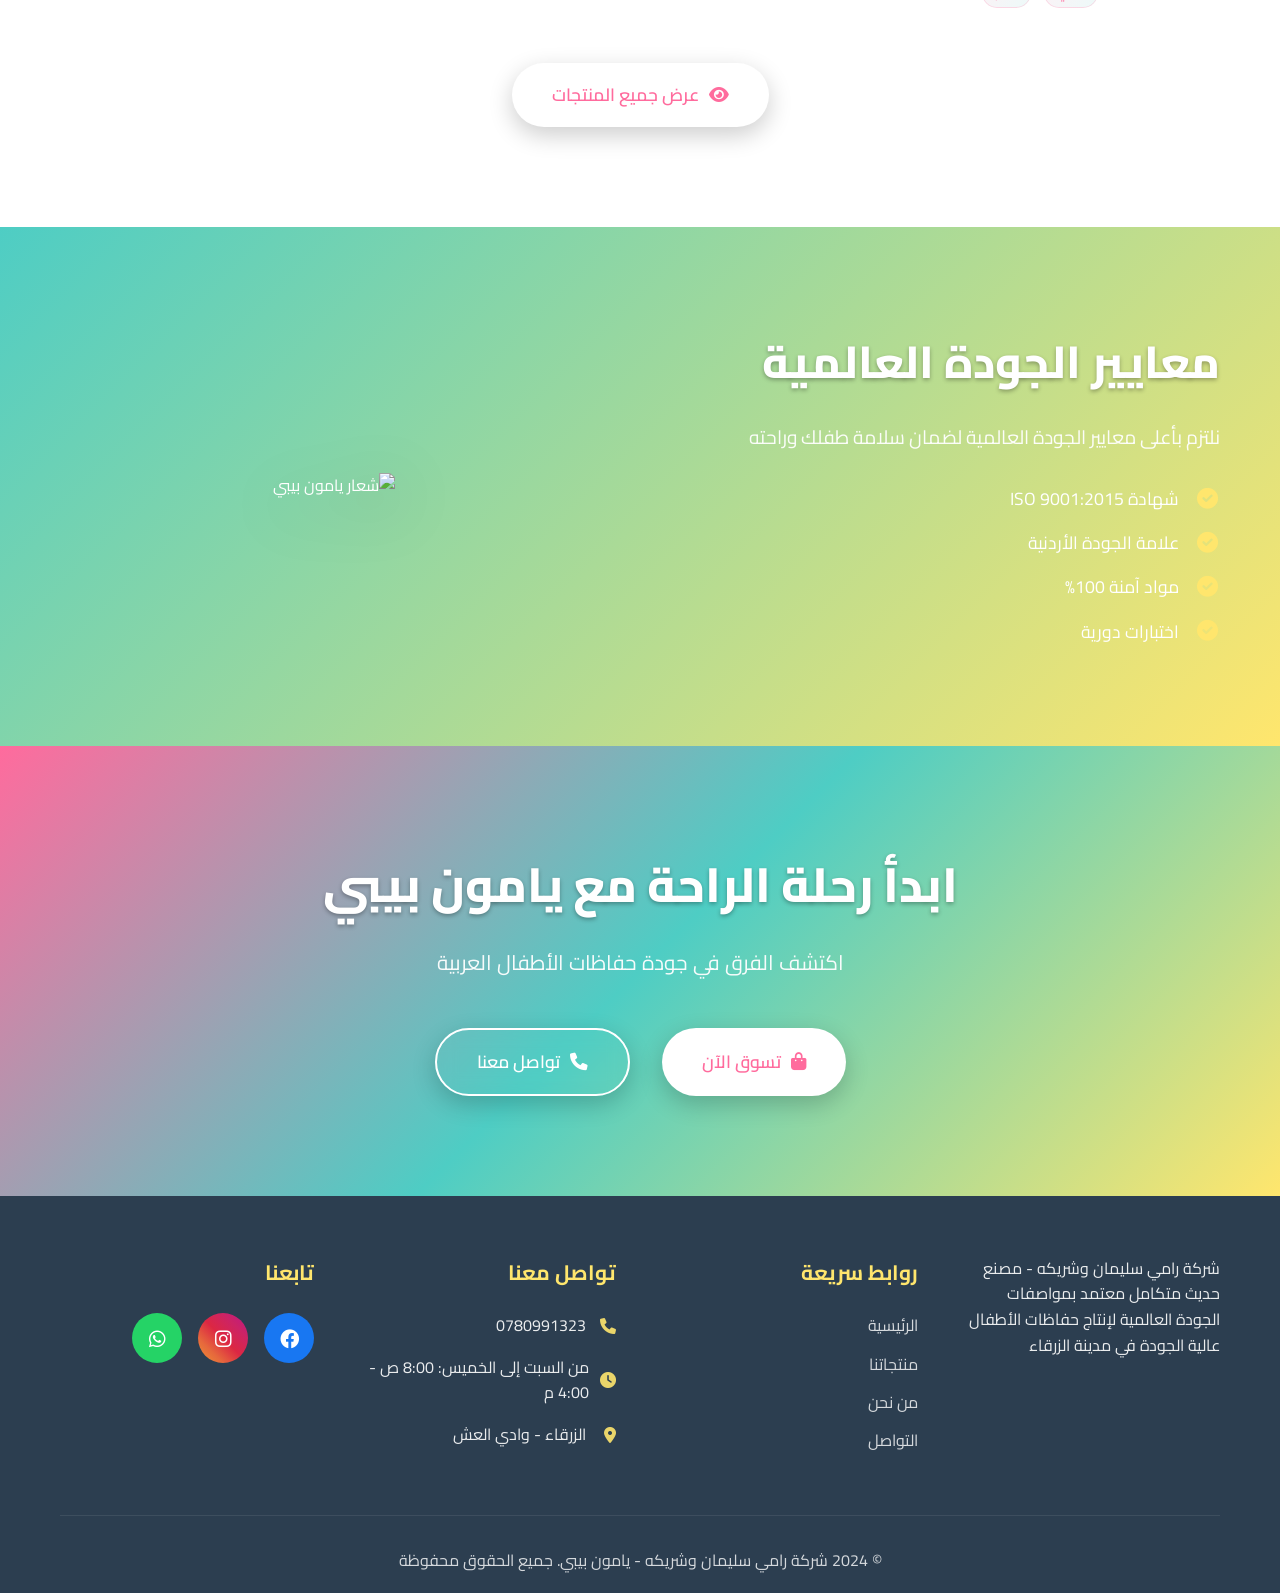
==== commit f7df7f2a: "Deploy transparent product images so packs appear on the live site. Co-authored-by: Cursor <cursorag" ====
--- a/index.html
+++ b/index.html
@@ -414,7 +414,7 @@
             <div class="products-grid">
                 <div class="product-card">
                     <div class="product-image">
-                        <img src="Products/New/5.png" alt="حفاظات حجم 1 حديث الولادة" class="product-img">
+                        <img src="packs/5.webp" onerror="this.onerror=null;this.src='Products/New/5.jpeg'" alt="حفاظات حجم 1 حديث الولادة" class="product-img">
                         <div class="product-badge new">جديد</div>
                     </div>
                     <div class="product-info">
@@ -428,7 +428,7 @@
                 </div>
                 <div class="product-card">
                     <div class="product-image">
-                        <img src="Products/New/4.png" alt="حفاظات حجم 2 صغير" class="product-img">
+                        <img src="packs/4.webp" onerror="this.onerror=null;this.src='Products/New/4.jpeg'" alt="حفاظات حجم 2 صغير" class="product-img">
                     </div>
                     <div class="product-info">
                         <h3>حفاظات حجم 2</h3>
@@ -441,7 +441,7 @@
                 </div>
                 <div class="product-card">
                     <div class="product-image">
-                        <img src="Products/New/3.png" alt="حفاظات حجم 3 وسط" class="product-img">
+                        <img src="packs/3.webp" onerror="this.onerror=null;this.src='Products/New/3.jpeg'" alt="حفاظات حجم 3 وسط" class="product-img">
                     </div>
                     <div class="product-info">
                         <h3>حفاظات حجم 3</h3>
@@ -454,7 +454,7 @@
                 </div>
                 <div class="product-card">
                     <div class="product-image">
-                        <img src="Products/New/2.png" alt="حفاظات حجم 4 كبير" class="product-img">
+                        <img src="packs/2.webp" onerror="this.onerror=null;this.src='Products/New/2.jpeg'" alt="حفاظات حجم 4 كبير" class="product-img">
                     </div>
                     <div class="product-info">
                         <h3>حفاظات حجم 4</h3>
@@ -467,7 +467,7 @@
                 </div>
                 <div class="product-card">
                     <div class="product-image">
-                        <img src="Products/New/6.png" alt="حفاظات حجم 5 كبير جداً" class="product-img">
+                        <img src="packs/6.webp" onerror="this.onerror=null;this.src='Products/New/6.jpeg'" alt="حفاظات حجم 5 كبير جداً" class="product-img">
                     </div>
                     <div class="product-info">
                         <h3>حفاظات حجم 5</h3>
@@ -480,7 +480,7 @@
                 </div>
                 <div class="product-card">
                     <div class="product-image">
-                        <img src="Products/New/7.png" alt="حفاظات حجم 6 XXL" class="product-img">
+                        <img src="packs/7.webp" onerror="this.onerror=null;this.src='Products/New/7.jpeg'" alt="حفاظات حجم 6 XXL" class="product-img">
                     </div>
                     <div class="product-info">
                         <h3>حفاظات حجم 6</h3>
@@ -493,7 +493,7 @@
                 </div>
                 <div class="product-card">
                     <div class="product-image">
-                        <img src="Products/New/1.png" alt="حفاظات حجم 7 XXXL" class="product-img">
+                        <img src="packs/1.webp" onerror="this.onerror=null;this.src='Products/New/1.jpeg'" alt="حفاظات حجم 7 XXXL" class="product-img">
                     </div>
                     <div class="product-info">
                         <h3>حفاظات حجم 7</h3>
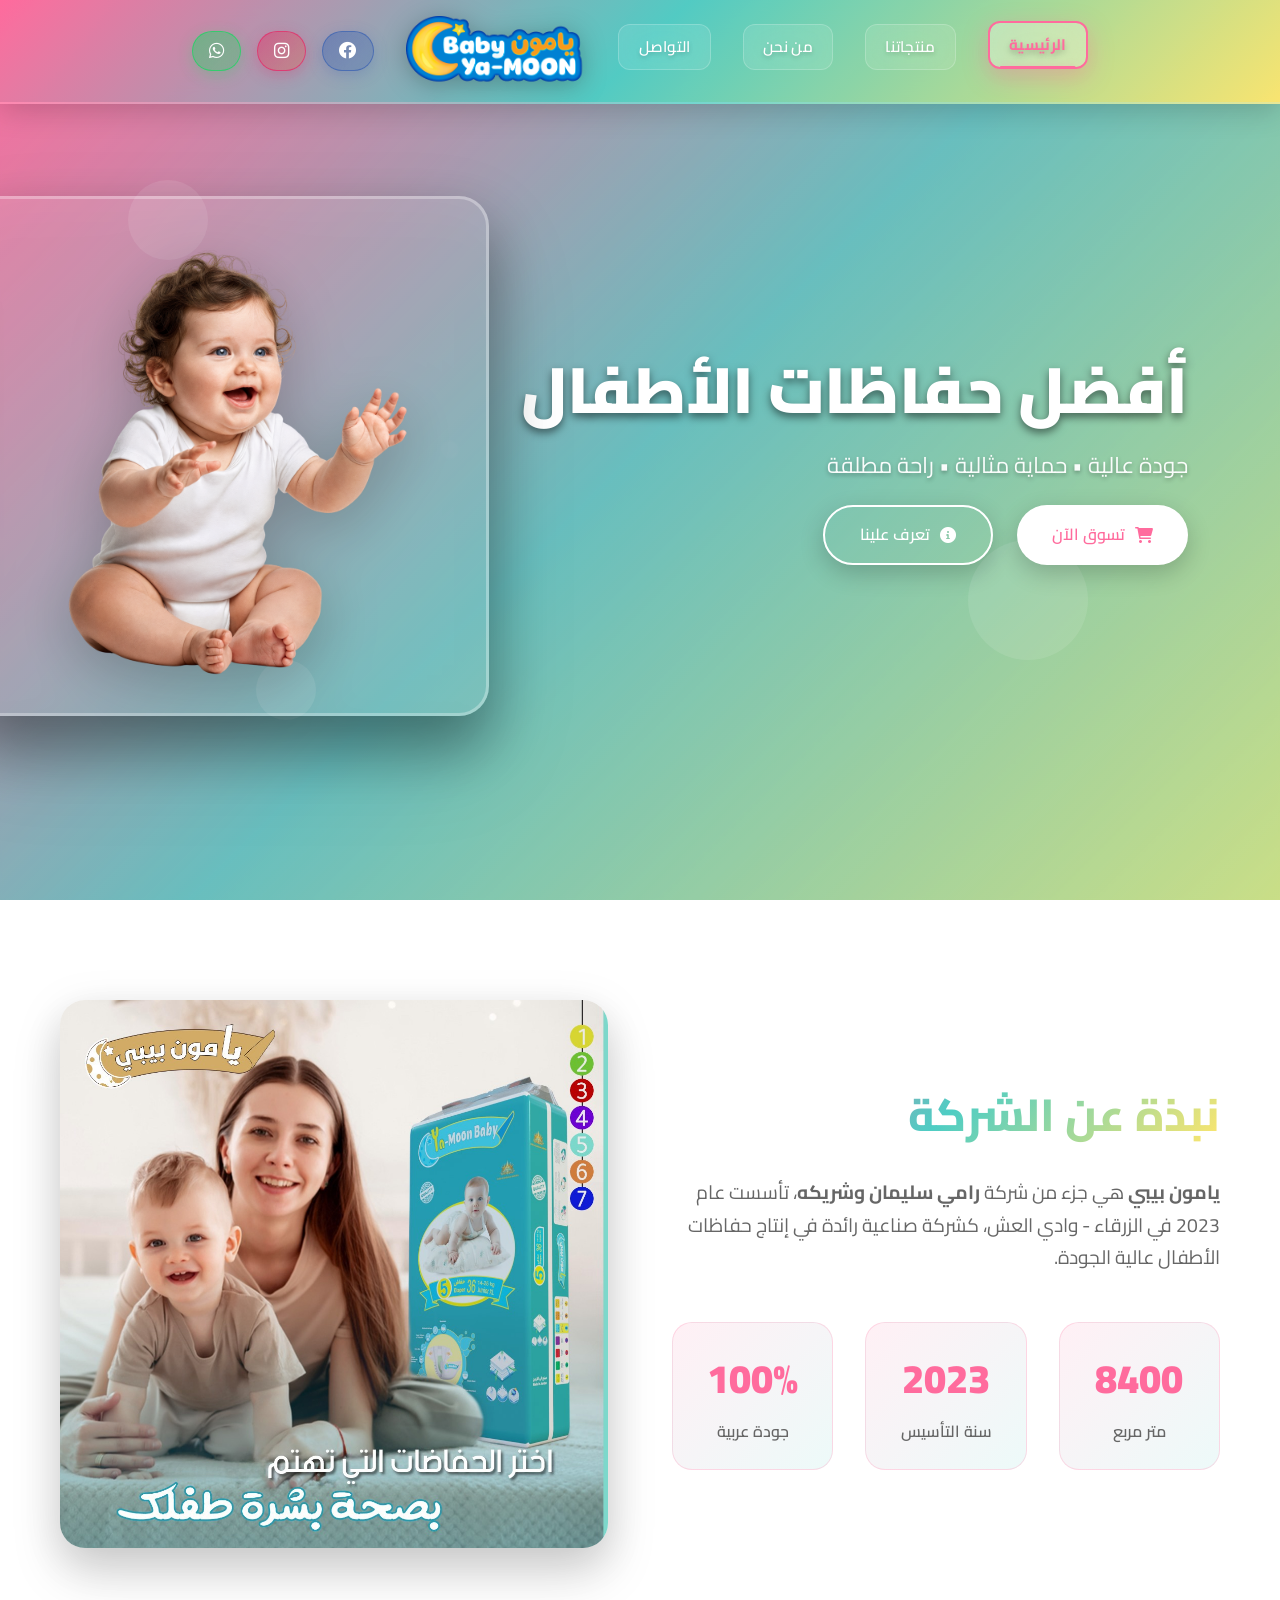
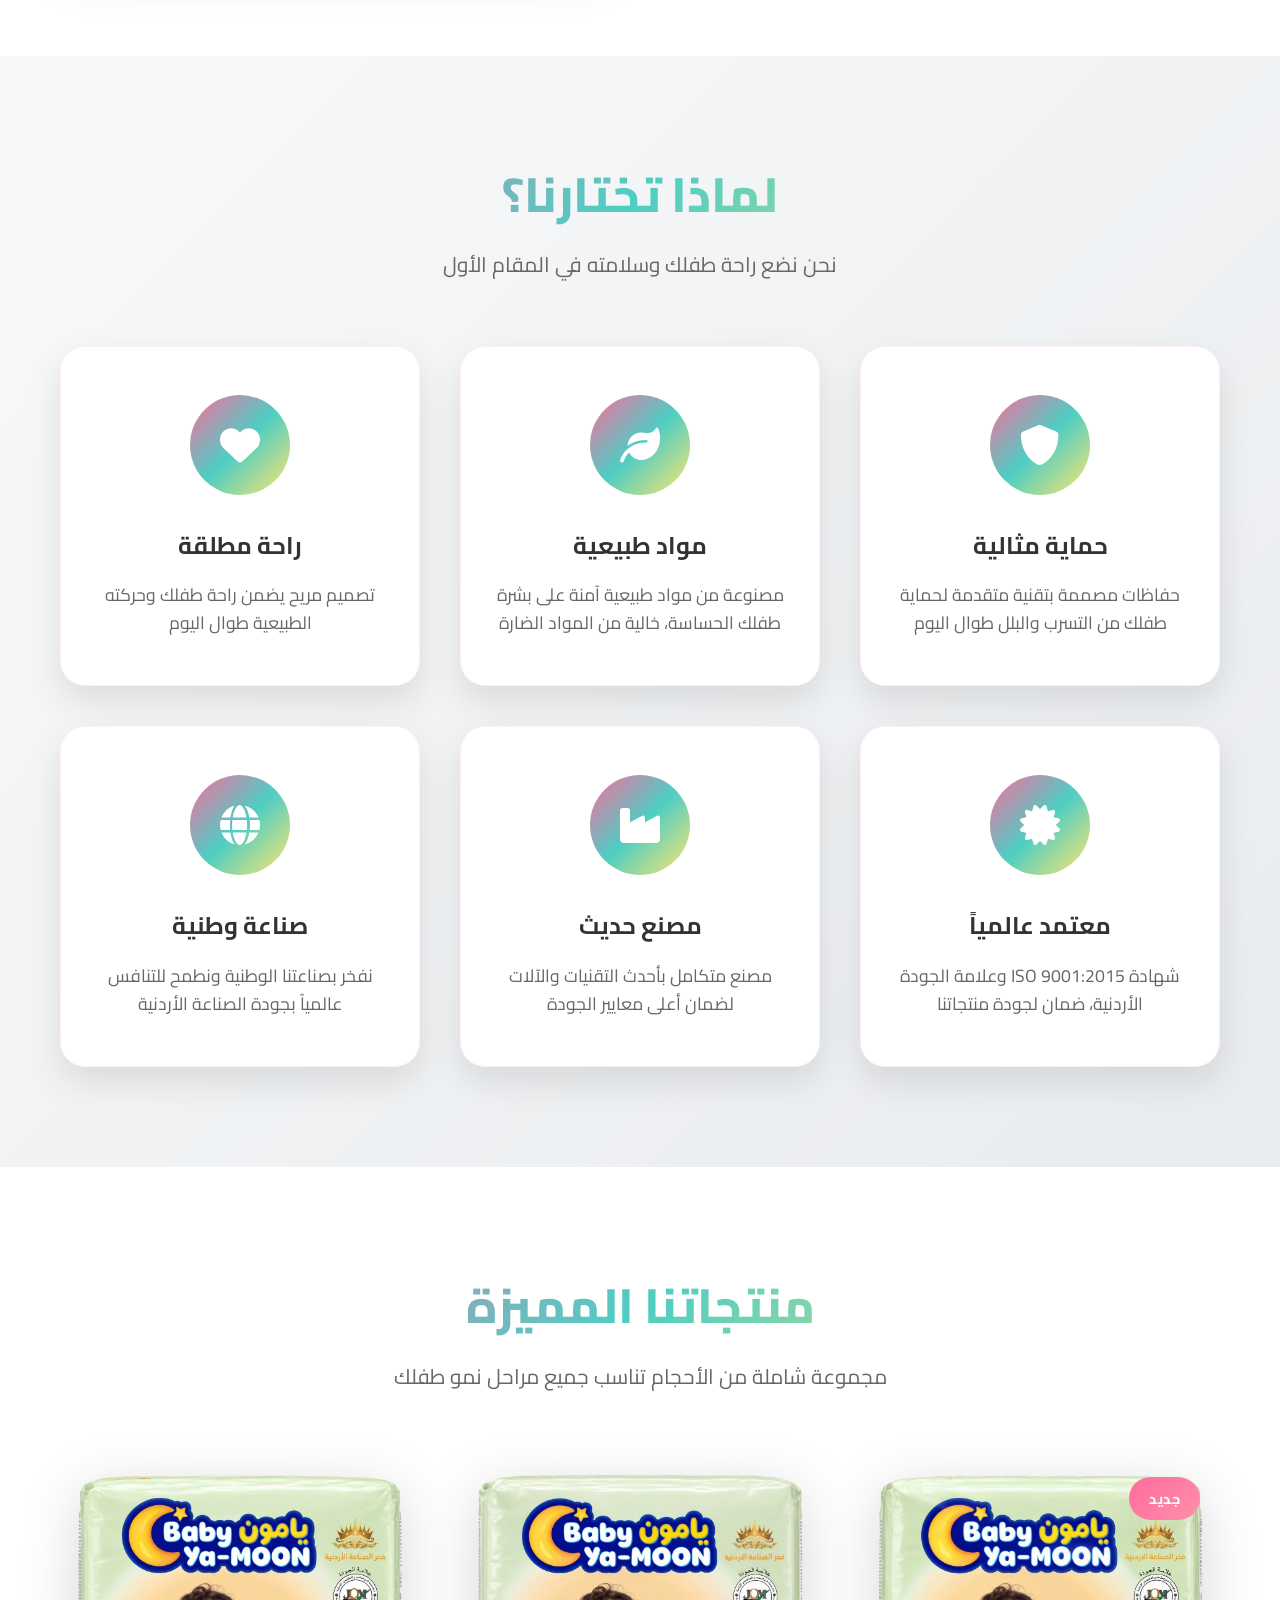
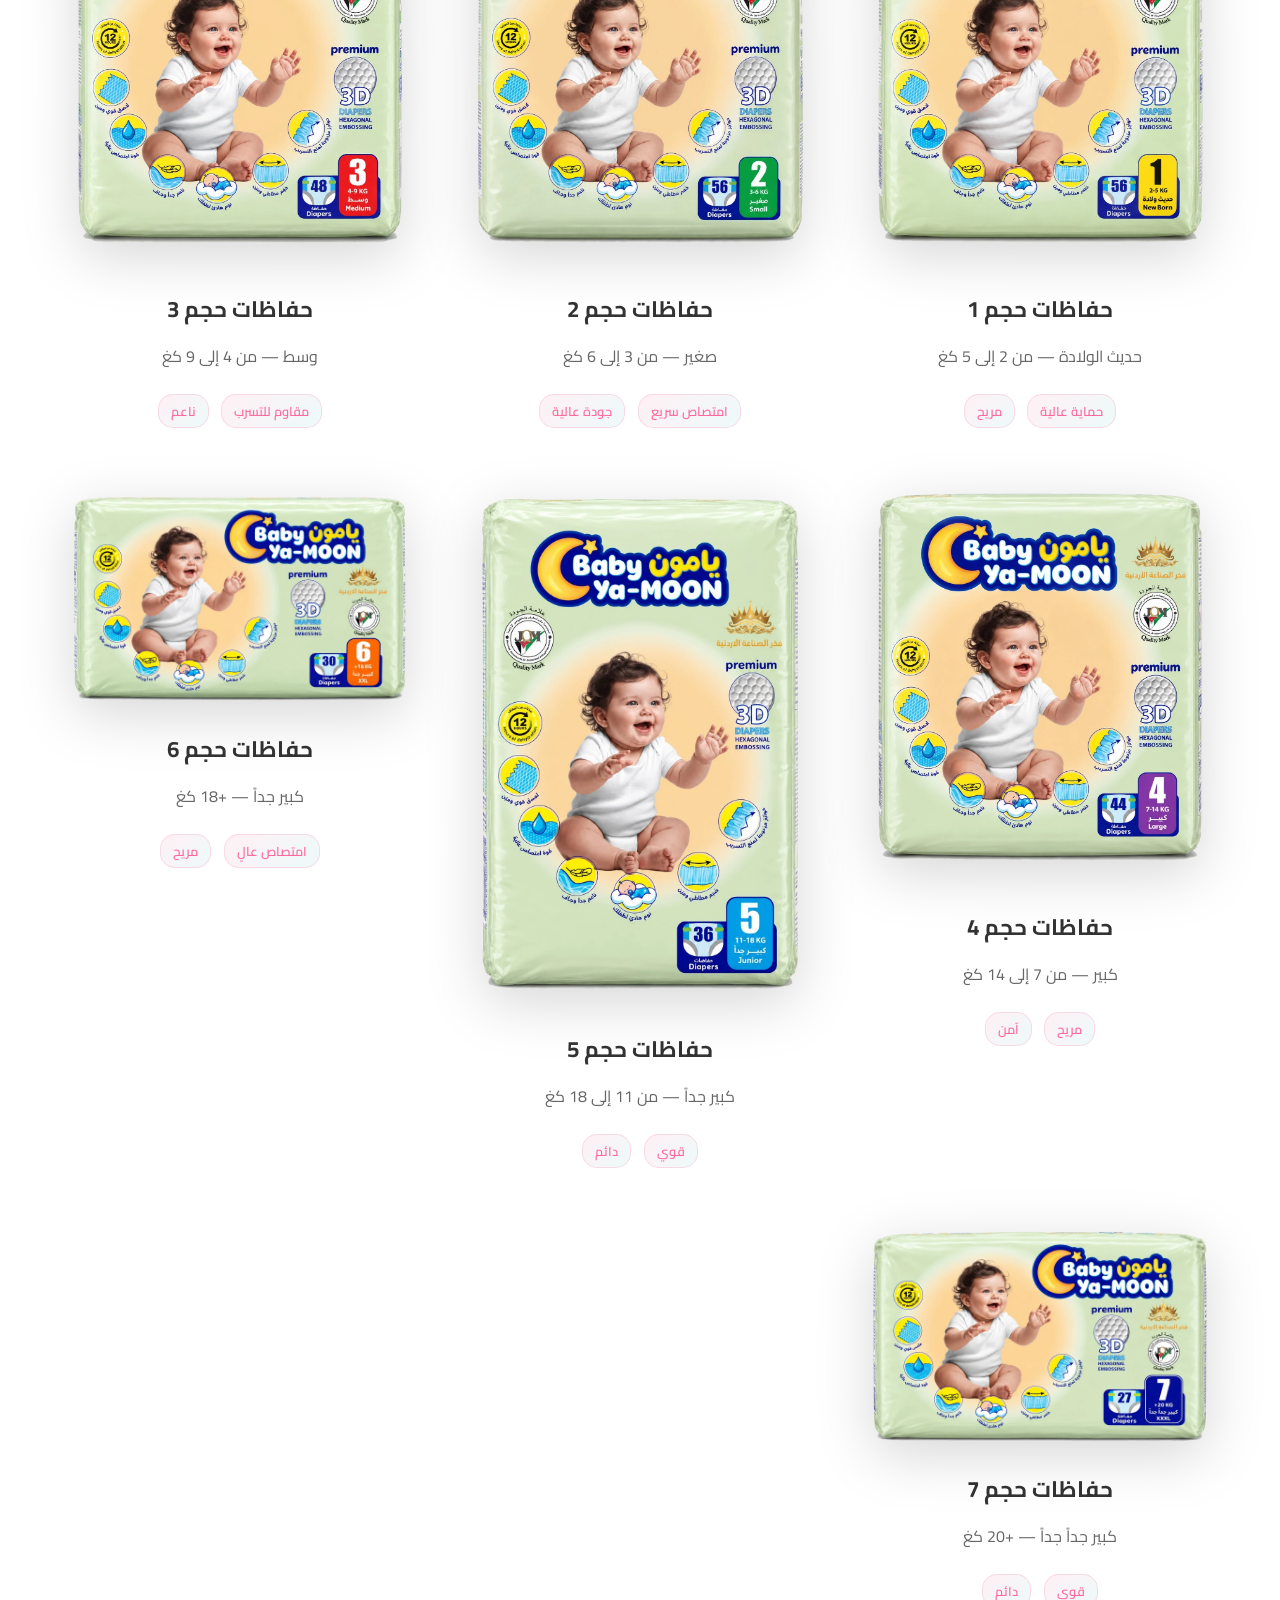
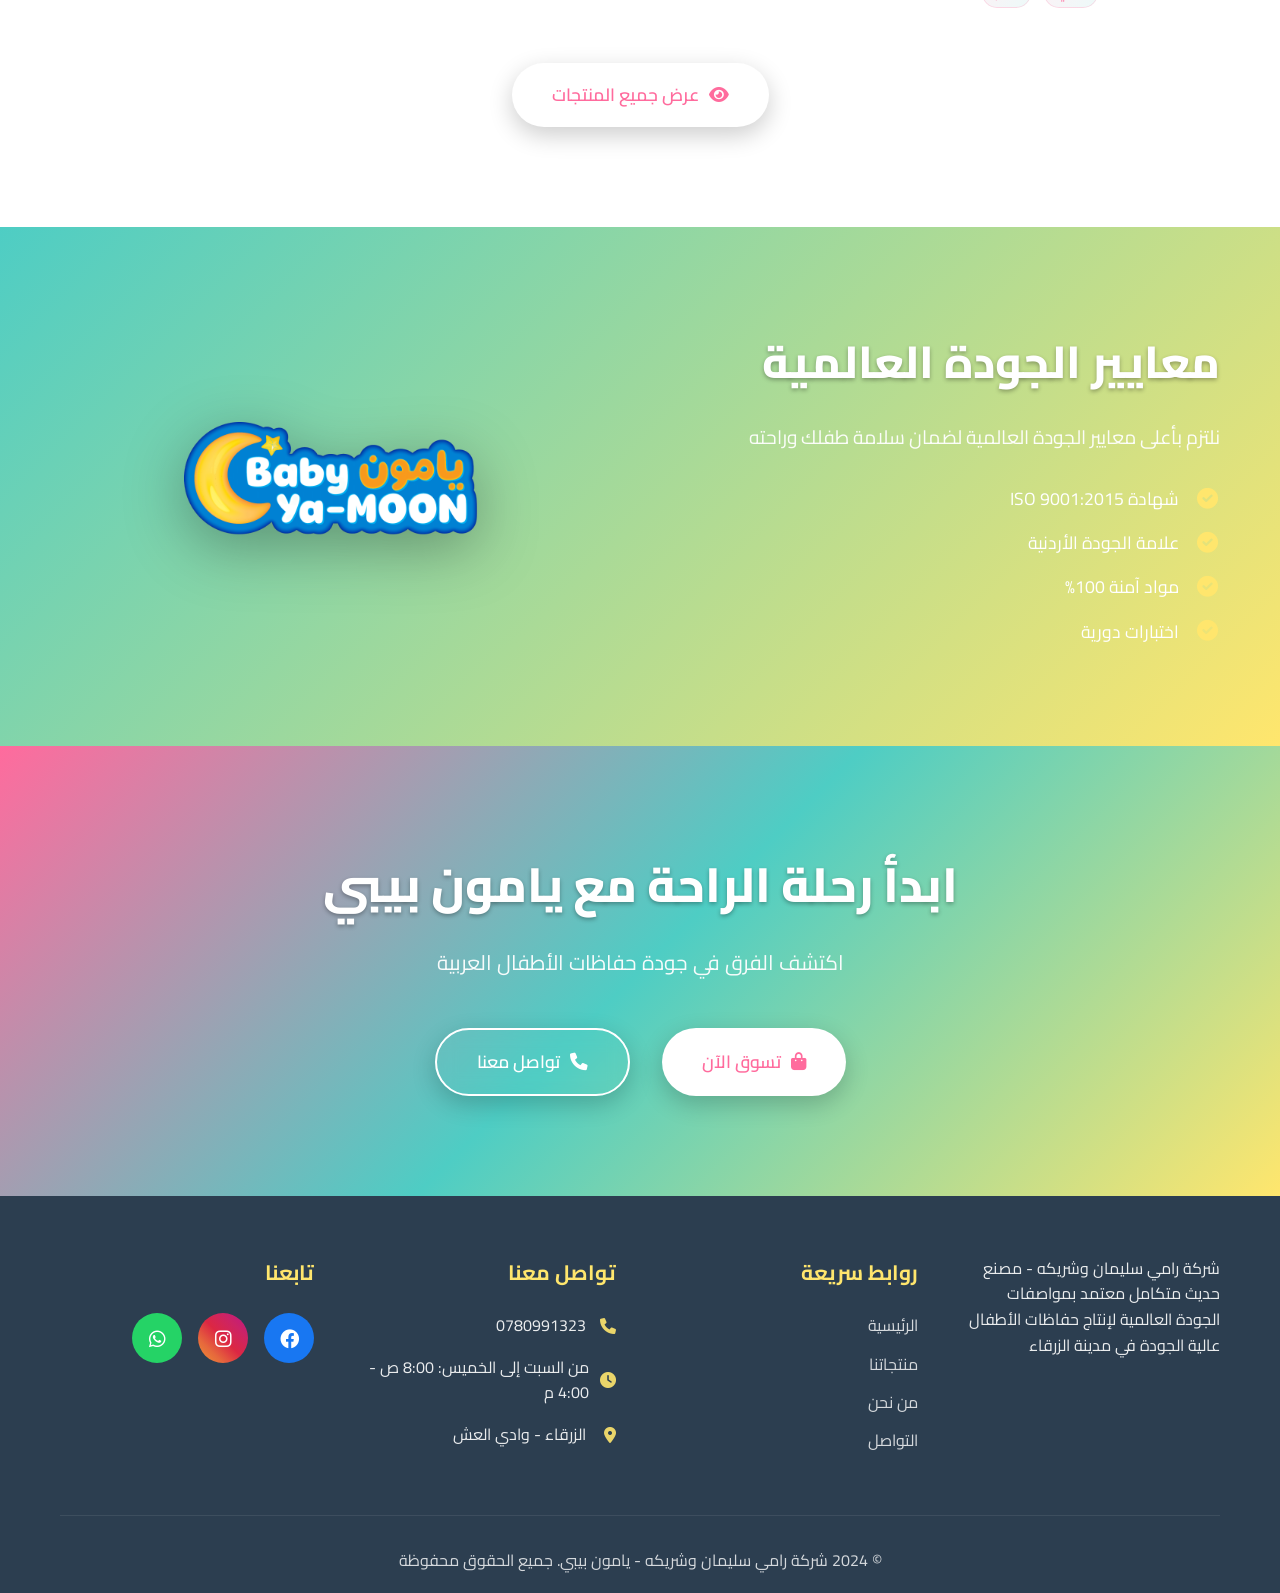
==== commit c4b4be98: "commit" ====
--- a/index.html
+++ b/index.html
@@ -6,7 +6,7 @@
     <meta http-equiv="X-Content-Type-Options" content="nosniff">
     <meta name="referrer" content="strict-origin-when-cross-origin">
     <title>يامون بيبي - حفاظات أطفال عالية الجودة</title>
-    <link rel="stylesheet" href="styles.css">
+    <link rel="stylesheet" href="assets/css/styles.css">
     <link href="https://fonts.googleapis.com/css2?family=Cairo:wght@300;400;600;700;900&display=swap" rel="stylesheet">
     <link rel="stylesheet" href="https://cdnjs.cloudflare.com/ajax/libs/font-awesome/6.0.0/css/all.min.css">
     
@@ -247,7 +247,7 @@
         <nav class="navbar">
             <div class="nav-container">
 <div class="header-logo-right">
-                    <img src="Logo/LOGO.png" alt="يامون بيبي" class="header-logo-img">
+                    <img src="assets/img/logo.png" alt="يامون بيبي" class="header-logo-img">
                 </div>
                 <div class="social-header">
                     <a href="https://www.facebook.com/people/Ya-Moon-Baby/61572601671368/" class="social-header-link facebook" target="_blank">
@@ -291,7 +291,7 @@
         <div class="hero-container">
             <div class="hero-content">
                 <div class="hero-image">
-                    <img src="baby.png" alt="طفل سعيد" class="hero-img">
+                    <img src="assets/img/baby.png" alt="طفل سعيد" class="hero-img">
                 </div>
                 <div class="hero-text">
                     <h1 class="hero-title" style="white-space: nowrap;">أفضل حفاظات الأطفال</h1>
@@ -343,7 +343,7 @@
                     </div>
                 </div>
                 <div class="overview-image">
-                    <img src="Home1.jpg" alt="مصنع يامون بيبي" class="overview-img">
+                    <img src="assets/img/home.jpg" alt="مصنع يامون بيبي" class="overview-img">
                 </div>
             </div>
         </div>
@@ -414,7 +414,7 @@
             <div class="products-grid">
                 <div class="product-card">
                     <div class="product-image">
-                        <img src="packs/5.webp" onerror="this.onerror=null;this.src='Products/New/5.jpeg'" alt="حفاظات حجم 1 حديث الولادة" class="product-img">
+                        <img src="assets/img/products/5.webp" onerror="this.onerror=null;this.src='assets/img/products/5.jpeg'" alt="حفاظات حجم 1 حديث الولادة" class="product-img">
                         <div class="product-badge new">جديد</div>
                     </div>
                     <div class="product-info">
@@ -428,7 +428,7 @@
                 </div>
                 <div class="product-card">
                     <div class="product-image">
-                        <img src="packs/4.webp" onerror="this.onerror=null;this.src='Products/New/4.jpeg'" alt="حفاظات حجم 2 صغير" class="product-img">
+                        <img src="assets/img/products/4.webp" onerror="this.onerror=null;this.src='assets/img/products/4.jpeg'" alt="حفاظات حجم 2 صغير" class="product-img">
                     </div>
                     <div class="product-info">
                         <h3>حفاظات حجم 2</h3>
@@ -441,7 +441,7 @@
                 </div>
                 <div class="product-card">
                     <div class="product-image">
-                        <img src="packs/3.webp" onerror="this.onerror=null;this.src='Products/New/3.jpeg'" alt="حفاظات حجم 3 وسط" class="product-img">
+                        <img src="assets/img/products/3.webp" onerror="this.onerror=null;this.src='assets/img/products/3.jpeg'" alt="حفاظات حجم 3 وسط" class="product-img">
                     </div>
                     <div class="product-info">
                         <h3>حفاظات حجم 3</h3>
@@ -454,7 +454,7 @@
                 </div>
                 <div class="product-card">
                     <div class="product-image">
-                        <img src="packs/2.webp" onerror="this.onerror=null;this.src='Products/New/2.jpeg'" alt="حفاظات حجم 4 كبير" class="product-img">
+                        <img src="assets/img/products/2.webp" onerror="this.onerror=null;this.src='assets/img/products/2.jpeg'" alt="حفاظات حجم 4 كبير" class="product-img">
                     </div>
                     <div class="product-info">
                         <h3>حفاظات حجم 4</h3>
@@ -467,7 +467,7 @@
                 </div>
                 <div class="product-card">
                     <div class="product-image">
-                        <img src="packs/6.webp" onerror="this.onerror=null;this.src='Products/New/6.jpeg'" alt="حفاظات حجم 5 كبير جداً" class="product-img">
+                        <img src="assets/img/products/6.webp" onerror="this.onerror=null;this.src='assets/img/products/6.jpeg'" alt="حفاظات حجم 5 كبير جداً" class="product-img">
                     </div>
                     <div class="product-info">
                         <h3>حفاظات حجم 5</h3>
@@ -480,7 +480,7 @@
                 </div>
                 <div class="product-card">
                     <div class="product-image">
-                        <img src="packs/7.webp" onerror="this.onerror=null;this.src='Products/New/7.jpeg'" alt="حفاظات حجم 6 XXL" class="product-img">
+                        <img src="assets/img/products/7.webp" onerror="this.onerror=null;this.src='assets/img/products/7.jpeg'" alt="حفاظات حجم 6 XXL" class="product-img">
                     </div>
                     <div class="product-info">
                         <h3>حفاظات حجم 6</h3>
@@ -493,7 +493,7 @@
                 </div>
                 <div class="product-card">
                     <div class="product-image">
-                        <img src="packs/1.webp" onerror="this.onerror=null;this.src='Products/New/1.jpeg'" alt="حفاظات حجم 7 XXXL" class="product-img">
+                        <img src="assets/img/products/1.webp" onerror="this.onerror=null;this.src='assets/img/products/1.jpeg'" alt="حفاظات حجم 7 XXXL" class="product-img">
                     </div>
                     <div class="product-info">
                         <h3>حفاظات حجم 7</h3>
@@ -541,7 +541,7 @@
                     </div>
                 </div>
                 <div class="quality-image">
-                    <img src="Logo/LOGO.png" alt="شعار يامون بيبي" class="quality-img">
+                    <img src="assets/img/logo.png" alt="شعار يامون بيبي" class="quality-img">
                 </div>
             </div>
         </div>
@@ -618,7 +618,7 @@
         </button>
     </footer>
 
-    <script src="script.js"></script>
+    <script src="assets/js/script.js"></script>
     
     <script>
         // Slide Up Button Functionality
--- a/assets/css/styles.css
+++ b/assets/css/styles.css
@@ -0,0 +1,1620 @@
+/* Reset and Base Styles */
+* {
+    margin: 0;
+    padding: 0;
+    box-sizing: border-box;
+}
+
+html {
+    -webkit-text-size-adjust: 100%;
+    text-size-adjust: 100%;
+}
+
+body {
+    font-family: 'Cairo', 'Segoe UI', Tahoma, Geneva, Verdana, sans-serif;
+    line-height: 1.6;
+    color: #333;
+    background-color: #f8f9fa;
+    overflow-x: hidden;
+    -webkit-font-smoothing: antialiased;
+    -moz-osx-font-smoothing: grayscale;
+}
+
+/* Touch device optimizations */
+.touch-device * {
+    -webkit-tap-highlight-color: transparent;
+}
+
+.touch-device .btn,
+.touch-device .nav-link,
+.touch-device .social-header-link {
+    -webkit-touch-callout: none;
+    -webkit-user-select: none;
+    -khtml-user-select: none;
+    -moz-user-select: none;
+    -ms-user-select: none;
+    user-select: none;
+}
+
+/* Improve touch targets */
+@media (max-width: 768px) {
+    .btn,
+    .nav-link,
+    .social-header-link,
+    .hamburger {
+        min-height: 44px;
+        min-width: 44px;
+        display: flex;
+        align-items: center;
+        justify-content: center;
+    }
+}
+
+/* CSS Variables */
+:root {
+    --primary-color: #ff6b9d;
+    --secondary-color: #4ecdc4;
+    --accent-color: #ffe66d;
+    --text-dark: #333;
+    --text-light: #666;
+    --white: #ffffff;
+    --shadow-light: rgba(0, 0, 0, 0.1);
+    --shadow-medium: rgba(0, 0, 0, 0.15);
+    --shadow-heavy: rgba(0, 0, 0, 0.25);
+    --gradient-primary: linear-gradient(135deg, #ff6b9d 0%, #4ecdc4 50%, #ffe66d 100%);
+    --gradient-secondary: linear-gradient(135deg, #4ecdc4 0%, #ffe66d 100%);
+}
+
+/* Container */
+.container {
+    max-width: 1200px;
+    margin: 0 auto;
+    padding: 0 20px;
+}
+
+/* Header Styles */
+.header {
+    background: linear-gradient(135deg, rgba(255, 107, 157, 0.95) 0%, rgba(78, 205, 196, 0.95) 50%, rgba(255, 230, 109, 0.95) 100%);
+    backdrop-filter: blur(25px);
+    box-shadow: 0 4px 30px rgba(0, 0, 0, 0.2);
+    position: fixed;
+    width: 100%;
+    height: auto;
+    top: 0;
+    left: 0;
+    z-index: 1000;
+    transform: translateY(0);
+    transition: all 0.4s ease;
+    border-bottom: 2px solid rgba(255, 255, 255, 0.2);
+    padding: 0;
+    overflow: visible;
+}
+
+.navbar {
+    padding: 1rem 0;
+    height: auto;
+    display: flex;
+    flex-direction: row;
+    position: relative;
+}
+
+.nav-container {
+    display: flex;
+    flex-direction: row;
+    align-items: center;
+    justify-content: space-between;
+    gap: 2rem;
+    padding: 0 2rem;
+    height: auto;
+    max-width: 1200px;
+    margin: 0 auto;
+}
+
+/* Header Logo */
+.header-logo-right {
+    order: 1;
+    display: flex;
+    align-items: center;
+    justify-content: flex-start;
+    position: relative;
+    z-index: 10;
+    padding: 0;
+    margin: 0;
+}
+
+.header-logo-img {
+    width: 180px;
+    height: auto;
+    max-height: 70px;
+    transition: all 0.4s ease;
+    filter: drop-shadow(0 4px 12px rgba(0, 0, 0, 0.25));
+    border-radius: 0;
+    padding: 0;
+    background: transparent;
+    border: none;
+    box-shadow: none;
+}
+
+.header-logo-img:hover {
+    transform: scale(1.05);
+    filter: drop-shadow(0 6px 15px rgba(0, 0, 0, 0.35));
+}
+
+/* Navigation Menu */
+.nav-menu {
+    display: flex;
+    flex-direction: row;
+    list-style: none;
+    gap: 2rem;
+    margin: 0;
+    padding: 0;
+    align-items: center;
+    justify-content: center;
+    flex: 1;
+}
+
+.nav-item {
+    position: relative;
+    width: auto;
+}
+
+.nav-link {
+    color: white;
+    text-decoration: none;
+    font-weight: 600;
+    font-size: 0.95rem;
+    padding: 0.8rem 1.2rem;
+    border-radius: 12px;
+    letter-spacing: 0.3px;
+    text-shadow: 0 2px 4px rgba(0,0,0,0.2);
+    background: rgba(255, 255, 255, 0.1);
+    backdrop-filter: blur(20px);
+    border: 1px solid rgba(255, 255, 255, 0.2);
+    position: relative;
+    transition: all 0.4s ease;
+    white-space: nowrap;
+    display: inline-block;
+    text-align: center;
+    line-height: 1.2;
+    width: auto;
+    overflow: hidden;
+}
+
+.nav-link:hover,
+.nav-link.active {
+    color: var(--primary-color);
+    background: rgba(255, 255, 255, 0.2);
+    border-color: rgba(255, 255, 255, 0.4);
+    text-shadow: 0 3px 6px rgba(0,0,0,0.25);
+    transform: translateY(-2px);
+    box-shadow: 0 6px 20px rgba(0, 0, 0, 0.15);
+}
+
+/* Active state enhancement */
+.nav-link.active {
+    background: rgba(255, 255, 255, 0.3);
+    border-color: var(--primary-color);
+    color: var(--primary-color);
+    box-shadow: 0 8px 25px rgba(255, 107, 157, 0.4);
+    border-width: 2px;
+    font-weight: 700;
+    position: relative;
+}
+
+.nav-link.active::after {
+    content: '';
+    position: absolute;
+    bottom: -2px;
+    left: 50%;
+    transform: translateX(-50%);
+    width: 80%;
+    height: 3px;
+    background: var(--primary-color);
+    border-radius: 2px;
+    box-shadow: 0 2px 8px rgba(255, 107, 157, 0.5);
+}
+
+/* Social Header */
+.social-header {
+    order: 3;
+    display: flex;
+    flex-direction: row;
+    gap: 1rem;
+    align-items: center;
+    padding: 0;
+    margin: 0;
+}
+
+.social-header-link {
+    display: flex;
+    align-items: center;
+    justify-content: center;
+    gap: 6px;
+    color: white;
+    text-decoration: none;
+    padding: 10px 16px;
+    border-radius: 20px;
+    background: rgba(255,255,255,0.1);
+    backdrop-filter: blur(20px);
+    border: 1px solid rgba(255,255,255,0.25);
+    transition: all 0.4s ease;
+    font-size: 0.8rem;
+    font-weight: 500;
+    position: relative;
+    overflow: hidden;
+}
+
+.social-header-link:hover {
+    background: rgba(255,255,255,0.2);
+    transform: translateY(-3px);
+    box-shadow: 0 8px 25px rgba(0,0,0,0.2);
+    border-color: rgba(255,255,255,0.4);
+}
+
+.social-header-link i {
+    font-size: 1.1rem;
+}
+
+/* Social media specific colors */
+.social-header-link.facebook {
+    background: linear-gradient(135deg, rgba(66, 103, 178, 0.5) 0%, rgba(66, 103, 178, 0.3) 100%);
+    border-color: rgba(66, 103, 178, 0.8);
+    box-shadow: 0 4px 15px rgba(66, 103, 178, 0.3);
+}
+
+.social-header-link.facebook:hover {
+    background: linear-gradient(135deg, rgba(66, 103, 178, 0.6) 0%, rgba(66, 103, 178, 0.4) 100%);
+    transform: translateY(-3px);
+    box-shadow: 0 8px 25px rgba(66, 103, 178, 0.4);
+}
+
+.social-header-link.instagram {
+    background: linear-gradient(135deg, rgba(225, 48, 108, 0.5) 0%, rgba(245, 96, 64, 0.3) 100%);
+    border-color: rgba(225, 48, 108, 0.8);
+    box-shadow: 0 4px 15px rgba(225, 48, 108, 0.3);
+}
+
+.social-header-link.instagram:hover {
+    background: linear-gradient(135deg, rgba(225, 48, 108, 0.6) 0%, rgba(245, 96, 64, 0.4) 100%);
+    transform: translateY(-3px);
+    box-shadow: 0 8px 25px rgba(225, 48, 108, 0.4);
+}
+
+.social-header-link.whatsapp {
+    background: linear-gradient(135deg, rgba(37, 211, 102, 0.5) 0%, rgba(37, 211, 102, 0.3) 100%);
+    border-color: rgba(37, 211, 102, 0.8);
+    box-shadow: 0 4px 15px rgba(37, 211, 102, 0.3);
+}
+
+.social-header-link.whatsapp:hover {
+    background: linear-gradient(135deg, rgba(37, 211, 102, 0.6) 0%, rgba(37, 211, 102, 0.4) 100%);
+    transform: translateY(-3px);
+    box-shadow: 0 8px 25px rgba(37, 211, 102, 0.4);
+}
+
+/* Hamburger menu */
+.hamburger {
+    display: none;
+    flex-direction: column;
+    cursor: pointer;
+    padding: 5px;
+}
+
+.hamburger span {
+    width: 25px;
+    height: 3px;
+    background: white;
+    margin: 3px 0;
+    transition: 0.3s;
+}
+
+/* Main content */
+.main-content {
+    margin-top: 90px;
+    padding: 20px;
+}
+
+/* Hero Section */
+.hero {
+    position: relative;
+    padding: 120px 0 100px;
+    margin-top: 0;
+    min-height: 100vh;
+    display: flex;
+    align-items: center;
+    background: var(--gradient-primary);
+    overflow: hidden;
+}
+
+.hero::before {
+    content: '';
+    position: absolute;
+    top: 0;
+    left: 0;
+    right: 0;
+    bottom: 0;
+    background: url('data:image/svg+xml,<svg xmlns="http://www.w3.org/2000/svg" viewBox="0 0 100 100"><defs><pattern id="grain" width="100" height="100" patternUnits="userSpaceOnUse"><circle cx="50" cy="50" r="1" fill="rgba(255,255,255,0.1)"/></pattern></defs><rect width="100" height="100" fill="url(%23grain)"/></svg>');
+    opacity: 0.3;
+    z-index: 1;
+}
+
+.hero-container {
+    position: relative;
+    z-index: 4;
+    max-width: 1200px;
+    margin: 0 auto;
+    padding: 0 20px;
+    display: grid;
+    grid-template-columns: 1fr 1fr;
+    gap: 4rem;
+    align-items: center;
+}
+
+.hero-content {
+    display: flex;
+    flex-direction: column;
+    gap: 2rem;
+}
+
+.hero-text {
+    display: flex;
+    flex-direction: column;
+    gap: 1.5rem;
+}
+
+.hero-title {
+    font-size: 4rem;
+    font-weight: 900;
+    color: white;
+    margin: 0;
+    line-height: 1.1;
+    text-shadow: 0 4px 8px rgba(0,0,0,0.5);
+    animation: fadeInUp 1s ease-out;
+}
+
+.hero-subtitle {
+    font-size: 1.4rem;
+    color: rgba(255,255,255,0.95);
+    margin: 0;
+    line-height: 1.4;
+    text-shadow: 0 2px 4px rgba(0,0,0,0.3);
+    animation: fadeInUp 1s ease-out 0.2s both;
+}
+
+.hero-description {
+    font-size: 1.1rem;
+    color: rgba(255,255,255,0.9);
+    margin: 0;
+    line-height: 1.7;
+    text-shadow: 0 1px 2px rgba(0,0,0,0.2);
+    animation: fadeInUp 1s ease-out 0.4s both;
+}
+
+.hero-buttons {
+    display: flex;
+    gap: 1.5rem;
+    flex-wrap: wrap;
+    animation: fadeInUp 1s ease-out 0.6s both;
+}
+
+.btn {
+    padding: 15px 35px;
+    border-radius: 50px;
+    text-decoration: none;
+    font-weight: 600;
+    font-size: 1rem;
+    transition: all 0.4s ease;
+    display: inline-flex;
+    align-items: center;
+    gap: 10px;
+    text-align: center;
+    position: relative;
+    overflow: hidden;
+}
+
+.btn::before {
+    content: '';
+    position: absolute;
+    top: 0;
+    left: -100%;
+    width: 100%;
+    height: 100%;
+    background: linear-gradient(90deg, transparent, rgba(255,255,255,0.2), transparent);
+    transition: left 0.6s ease;
+}
+
+.btn:hover::before {
+    left: 100%;
+}
+
+.btn-primary {
+    background: white;
+    color: var(--primary-color);
+    box-shadow: 0 8px 25px rgba(0,0,0,0.2);
+}
+
+.btn-primary:hover {
+    transform: translateY(-5px);
+    box-shadow: 0 15px 35px rgba(0,0,0,0.3);
+}
+
+.btn-secondary {
+    background: transparent;
+    color: white;
+    border: 2px solid white;
+    backdrop-filter: blur(10px);
+    box-shadow: 0 8px 25px rgba(0,0,0,0.2);
+}
+
+.btn-secondary:hover {
+    background: white;
+    color: var(--primary-color);
+    transform: translateY(-5px);
+    box-shadow: 0 15px 35px rgba(0,0,0,0.3);
+}
+
+.btn-large {
+    padding: 18px 40px;
+    font-size: 1.1rem;
+}
+
+.hero-image {
+    text-align: center;
+    position: relative;
+    z-index: 5;
+    animation: fadeInRight 1s ease-out 0.8s both;
+}
+
+.hero-img {
+    max-width: 100%;
+    height: auto;
+    border-radius: 30px;
+    box-shadow: 0 30px 60px rgba(0,0,0,0.4);
+    transition: all 0.6s ease;
+    filter: drop-shadow(0 15px 30px rgba(0,0,0,0.3));
+    background: rgba(255,255,255,0.1);
+    backdrop-filter: blur(15px);
+    border: 3px solid rgba(255,255,255,0.3);
+}
+
+.hero-img:hover {
+    transform: scale(1.08) translateY(-15px);
+    box-shadow: 0 40px 80px rgba(0,0,0,0.5);
+    filter: drop-shadow(0 20px 40px rgba(0,0,0,0.4));
+}
+
+.hero-overlay {
+    position: absolute;
+    top: 0;
+    left: 0;
+    width: 100%;
+    height: 100%;
+    background: linear-gradient(135deg, rgba(255, 107, 157, 0.3) 0%, rgba(78, 205, 196, 0.3) 100%);
+    z-index: 2;
+    backdrop-filter: blur(1px);
+}
+
+.hero-shapes {
+    position: absolute;
+    top: 0;
+    left: 0;
+    width: 100%;
+    height: 100%;
+    z-index: 3;
+    pointer-events: none;
+}
+
+.shape {
+    position: absolute;
+    border-radius: 50%;
+    background: rgba(255, 255, 255, 0.1);
+    animation: float 6s ease-in-out infinite;
+}
+
+.shape-1 {
+    width: 80px;
+    height: 80px;
+    top: 20%;
+    left: 10%;
+    animation-delay: 0s;
+}
+
+.shape-2 {
+    width: 120px;
+    height: 120px;
+    top: 60%;
+    right: 15%;
+    animation-delay: 2s;
+}
+
+.shape-3 {
+    width: 60px;
+    height: 60px;
+    bottom: 20%;
+    left: 20%;
+    animation-delay: 4s;
+}
+
+@keyframes float {
+    0%, 100% { transform: translateY(0px) rotate(0deg); }
+    50% { transform: translateY(-20px) rotate(180deg); }
+}
+
+@keyframes fadeInUp {
+    from {
+        opacity: 0;
+        transform: translateY(30px);
+    }
+    to {
+        opacity: 1;
+        transform: translateY(0);
+    }
+}
+
+@keyframes fadeInRight {
+    from {
+        opacity: 0;
+        transform: translateX(30px);
+    }
+    to {
+        opacity: 1;
+        transform: translateX(0);
+    }
+}
+
+/* Company Overview Section */
+.company-overview-section {
+    padding: 100px 0;
+    background: white;
+    position: relative;
+}
+
+.overview-content {
+    display: grid;
+    grid-template-columns: 1fr 1fr;
+    gap: 4rem;
+    align-items: center;
+}
+
+.overview-text {
+    display: flex;
+    flex-direction: column;
+    gap: 2rem;
+}
+
+.overview-title {
+    font-size: 2.8rem;
+    font-weight: 800;
+    color: var(--text-dark);
+    margin: 0;
+    line-height: 1.3;
+    background: var(--gradient-primary);
+    -webkit-background-clip: text;
+    -webkit-text-fill-color: transparent;
+    background-clip: text;
+}
+
+.overview-description {
+    font-size: 1.2rem;
+    color: var(--text-light);
+    line-height: 1.7;
+    margin: 0;
+}
+
+.overview-stats {
+    display: grid;
+    grid-template-columns: repeat(3, 1fr);
+    gap: 2rem;
+    margin-top: 1rem;
+}
+
+.stat-item {
+    text-align: center;
+    padding: 1.5rem;
+    background: linear-gradient(135deg, rgba(255, 107, 157, 0.1) 0%, rgba(78, 205, 196, 0.1) 100%);
+    border-radius: 20px;
+    border: 1px solid rgba(255, 107, 157, 0.2);
+    transition: all 0.3s ease;
+}
+
+.stat-item:hover {
+    transform: translateY(-5px);
+    box-shadow: 0 15px 30px rgba(255, 107, 157, 0.2);
+}
+
+.stat-number {
+    font-size: 2.5rem;
+    font-weight: 900;
+    color: var(--primary-color);
+    margin-bottom: 0.5rem;
+}
+
+.stat-label {
+    font-size: 1rem;
+    color: var(--text-light);
+    font-weight: 600;
+}
+
+.overview-image {
+    text-align: center;
+    position: relative;
+}
+
+.overview-img {
+    max-width: 100%;
+    height: auto;
+    border-radius: 25px;
+    box-shadow: 0 25px 50px rgba(0,0,0,0.15);
+    transition: all 0.5s ease;
+    filter: drop-shadow(0 10px 20px rgba(0,0,0,0.1));
+}
+
+.overview-img:hover {
+    transform: scale(1.05) translateY(-10px);
+    box-shadow: 0 35px 70px rgba(0,0,0,0.25);
+}
+
+/* Features Section */
+.features {
+    padding: 100px 0;
+    background: linear-gradient(135deg, #f8f9fa 0%, #e9ecef 100%);
+    position: relative;
+}
+
+.section-header {
+    text-align: center;
+    margin-bottom: 4rem;
+}
+
+.section-title {
+    font-size: 3rem;
+    font-weight: 800;
+    color: var(--text-dark);
+    margin-bottom: 1rem;
+    background: var(--gradient-primary);
+    -webkit-background-clip: text;
+    -webkit-text-fill-color: transparent;
+    background-clip: text;
+}
+
+.section-subtitle {
+    font-size: 1.3rem;
+    color: var(--text-light);
+    max-width: 600px;
+    margin: 0 auto;
+    line-height: 1.6;
+}
+
+.features-grid {
+    display: grid;
+    grid-template-columns: repeat(auto-fit, minmax(350px, 1fr));
+    gap: 2.5rem;
+}
+
+.feature-card {
+    background: white;
+    padding: 3rem 2rem;
+    border-radius: 25px;
+    text-align: center;
+    box-shadow: 0 15px 35px rgba(0,0,0,0.1);
+    transition: all 0.4s ease;
+    border: 1px solid rgba(255, 107, 157, 0.1);
+    position: relative;
+    overflow: hidden;
+}
+
+.feature-card::before {
+    content: '';
+    position: absolute;
+    top: 0;
+    left: 0;
+    width: 100%;
+    height: 4px;
+    background: var(--gradient-primary);
+    transform: scaleX(0);
+    transition: transform 0.4s ease;
+}
+
+.feature-card:hover::before {
+    transform: scaleX(1);
+}
+
+.feature-card:hover {
+    transform: translateY(-15px);
+    box-shadow: 0 25px 50px rgba(0,0,0,0.15);
+}
+
+.feature-icon {
+    width: 100px;
+    height: 100px;
+    background: var(--gradient-primary);
+    border-radius: 50%;
+    display: flex;
+    align-items: center;
+    justify-content: center;
+    margin: 0 auto 2rem;
+    transition: all 0.4s ease;
+}
+
+.feature-card:hover .feature-icon {
+    transform: scale(1.1) rotate(5deg);
+}
+
+.feature-icon i {
+    font-size: 2.5rem;
+    color: white;
+}
+
+.feature-card h3 {
+    font-size: 1.5rem;
+    font-weight: 700;
+    color: var(--text-dark);
+    margin-bottom: 1rem;
+}
+
+.feature-card p {
+    color: var(--text-light);
+    line-height: 1.6;
+    font-size: 1.1rem;
+}
+
+/* Products Showcase Section */
+.products-showcase {
+    padding: 100px 0;
+    background: white;
+}
+
+.products-grid {
+    display: grid;
+    grid-template-columns: repeat(auto-fit, minmax(300px, 1fr));
+    gap: 2.5rem;
+    margin-bottom: 3rem;
+}
+
+.product-card {
+    background: transparent;
+    border-radius: 0;
+    overflow: visible;
+    box-shadow: none;
+    border: 0;
+    position: relative;
+    transition: transform 0.35s ease;
+}
+
+.product-card:hover {
+    transform: translateY(-10px);
+    box-shadow: none;
+}
+
+.products-showcase .product-image {
+    position: relative;
+    overflow: visible;
+    background: transparent;
+    aspect-ratio: auto;
+    display: flex;
+    align-items: center;
+    justify-content: center;
+    padding: 0;
+}
+
+.products-showcase .product-img {
+    width: 100%;
+    height: auto;
+    object-fit: contain;
+    object-position: center;
+    display: block;
+    cursor: zoom-in;
+    filter: drop-shadow(0 14px 28px rgba(0, 0, 0, 0.16));
+}
+
+.products-showcase .product-card:hover .product-img {
+    transform: none;
+}
+
+.product-badge {
+    position: absolute;
+    top: 20px;
+    right: 20px;
+    padding: 10px 20px;
+    border-radius: 25px;
+    font-size: 0.9rem;
+    font-weight: 700;
+    text-transform: uppercase;
+    letter-spacing: 0.5px;
+    color: white;
+}
+
+.product-badge.new {
+    background: linear-gradient(135deg, #ff6b9d, #ff8fab);
+}
+
+.product-badge.popular {
+    background: linear-gradient(135deg, #4ecdc4, #44a08d);
+}
+
+.product-info {
+    padding: 1.1rem 0.4rem 0.4rem;
+    text-align: center;
+}
+
+.product-info h3 {
+    font-size: 1.4rem;
+    font-weight: 700;
+    color: var(--text-dark);
+    margin-bottom: 1rem;
+}
+
+.product-info p {
+    color: var(--text-light);
+    font-size: 1rem;
+    line-height: 1.6;
+    margin-bottom: 1.5rem;
+}
+
+.product-zoom {
+    position: fixed;
+    inset: 0;
+    display: none;
+    align-items: center;
+    justify-content: center;
+    padding: 20px;
+    background: rgba(8, 18, 36, 0.9);
+    z-index: 4000;
+}
+.product-zoom.show { display: flex; }
+.product-zoom img {
+    max-width: min(1000px, 94vw);
+    max-height: 90vh;
+    width: auto;
+    height: auto;
+    object-fit: contain;
+    background: transparent;
+    border-radius: 0;
+    box-shadow: none;
+    filter: drop-shadow(0 18px 40px rgba(0, 0, 0, 0.4));
+}
+.product-zoom-close {
+    position: absolute;
+    top: 16px;
+    inset-inline-start: 16px;
+    width: 44px;
+    height: 44px;
+    border: 0;
+    border-radius: 50%;
+    background: #fff;
+    color: #12315a;
+    font-size: 1.8rem;
+    line-height: 1;
+    cursor: pointer;
+    font-weight: 700;
+}
+
+.product-features {
+    display: flex;
+    gap: 0.8rem;
+    flex-wrap: wrap;
+    justify-content: center;
+}
+
+.feature-tag {
+    background: linear-gradient(135deg, rgba(255, 107, 157, 0.1), rgba(78, 205, 196, 0.1));
+    color: var(--primary-color);
+    padding: 6px 12px;
+    border-radius: 15px;
+    font-size: 0.8rem;
+    font-weight: 600;
+    border: 1px solid rgba(255, 107, 157, 0.2);
+}
+
+.products-cta {
+    text-align: center;
+    margin-top: 3rem;
+}
+
+/* Quality Section */
+.quality-section {
+    padding: 100px 0;
+    background: var(--gradient-secondary);
+    color: white;
+    position: relative;
+}
+
+.quality-content {
+    display: grid;
+    grid-template-columns: 1fr 1fr;
+    gap: 4rem;
+    align-items: center;
+}
+
+.quality-text h2 {
+    font-size: 2.8rem;
+    font-weight: 800;
+    margin-bottom: 1.5rem;
+    text-shadow: 0 2px 4px rgba(0,0,0,0.3);
+}
+
+.quality-text p {
+    font-size: 1.2rem;
+    margin-bottom: 2rem;
+    line-height: 1.6;
+    opacity: 0.95;
+}
+
+.quality-features {
+    display: flex;
+    flex-direction: column;
+    gap: 1rem;
+}
+
+.quality-feature {
+    display: flex;
+    align-items: center;
+    gap: 1rem;
+    font-size: 1.1rem;
+}
+
+.quality-feature i {
+    color: var(--accent-color);
+    font-size: 1.3rem;
+    width: 25px;
+    text-align: center;
+}
+
+.quality-image {
+    text-align: center;
+}
+
+.quality-img {
+    max-width: 300px;
+    height: auto;
+    filter: drop-shadow(0 15px 30px rgba(0,0,0,0.3));
+    transition: all 0.4s ease;
+}
+
+.quality-img:hover {
+    transform: scale(1.05);
+}
+
+/* CTA Section */
+.cta-section {
+    padding: 100px 0;
+    background: var(--gradient-primary);
+    color: white;
+    text-align: center;
+    position: relative;
+}
+
+.cta-content h2 {
+    font-size: 3rem;
+    font-weight: 800;
+    margin-bottom: 1.5rem;
+    text-shadow: 0 2px 4px rgba(0,0,0,0.3);
+}
+
+.cta-content p {
+    font-size: 1.3rem;
+    margin-bottom: 3rem;
+    opacity: 0.95;
+    max-width: 600px;
+    margin-left: auto;
+    margin-right: auto;
+}
+
+.cta-buttons {
+    display: flex;
+    gap: 2rem;
+    justify-content: center;
+    flex-wrap: wrap;
+}
+
+/* Footer */
+.footer {
+    background: #2c3e50;
+    color: white;
+    padding: 60px 0 20px;
+}
+
+.footer-content {
+    display: grid;
+    grid-template-columns: repeat(auto-fit, minmax(250px, 1fr));
+    gap: 3rem;
+    margin-bottom: 3rem;
+}
+
+.footer-section h3 {
+    font-size: 1.3rem;
+    font-weight: 700;
+    margin-bottom: 1.5rem;
+    color: var(--accent-color);
+}
+
+.footer-logo-img {
+    width: 150px;
+    height: auto;
+    margin-bottom: 1rem;
+    filter: brightness(0) invert(1);
+}
+
+.footer-section p {
+    line-height: 1.6;
+    opacity: 0.9;
+    margin-bottom: 1rem;
+}
+
+.footer-section ul {
+    list-style: none;
+}
+
+.footer-section ul li {
+    margin-bottom: 0.8rem;
+}
+
+.footer-section ul li a {
+    color: rgba(255,255,255,0.8);
+    text-decoration: none;
+    transition: all 0.3s ease;
+}
+
+.footer-section ul li a:hover {
+    color: var(--accent-color);
+    padding-right: 10px;
+}
+
+.contact-info p {
+    display: flex;
+    align-items: center;
+    gap: 10px;
+    margin-bottom: 1rem;
+}
+
+.contact-info i {
+    color: var(--accent-color);
+    width: 20px;
+}
+
+.social-footer {
+    display: flex;
+    gap: 1rem;
+}
+
+.social-footer-link {
+    display: flex;
+    align-items: center;
+    justify-content: center;
+    width: 50px;
+    height: 50px;
+    border-radius: 50%;
+    color: white;
+    text-decoration: none;
+    transition: all 0.3s ease;
+    font-size: 1.2rem;
+}
+
+.social-footer-link.facebook {
+    background: #1877f2;
+}
+
+.social-footer-link.instagram {
+    background: linear-gradient(45deg, #f09433, #e6683c, #dc2743, #cc2366, #bc1888);
+}
+
+.social-footer-link.whatsapp {
+    background: #25d366;
+}
+
+.social-footer-link:hover {
+    transform: translateY(-5px);
+    box-shadow: 0 10px 20px rgba(0,0,0,0.3);
+}
+
+.footer-bottom {
+    text-align: center;
+    padding-top: 2rem;
+    border-top: 1px solid rgba(255,255,255,0.1);
+    opacity: 0.8;
+}
+
+/* Enhanced Mobile Responsive Design */
+@media (max-width: 1024px) {
+    .container {
+        padding: 0 15px;
+    }
+    
+    .hero-container {
+        gap: 2rem;
+    }
+    
+    .hero-title {
+        font-size: 3rem;
+    }
+    
+    .overview-content {
+        gap: 2rem;
+    }
+    
+    .features-grid {
+        grid-template-columns: repeat(auto-fit, minmax(280px, 1fr));
+        gap: 2rem;
+    }
+    
+    .products-grid {
+        grid-template-columns: repeat(auto-fit, minmax(280px, 1fr));
+        gap: 2rem;
+    }
+}
+
+@media (max-width: 768px) {
+    /* Header Mobile Optimization */
+    .header {
+        width: 100%;
+        max-width: 100%;
+        height: auto;
+        position: fixed;
+        top: 0;
+        left: 0;
+        right: 0;
+        transform: none;
+        border-bottom: 2px solid rgba(255, 255, 255, 0.2);
+        backdrop-filter: blur(20px);
+        overflow: visible;
+        z-index: 1000;
+    }
+    
+    .navbar {
+        padding: 0.8rem 0;
+    }
+    
+    .nav-container {
+        flex-direction: row;
+        justify-content: space-between;
+        align-items: center;
+        padding: 0 0.75rem;
+        gap: 0.5rem;
+        width: 100%;
+        max-width: 100%;
+    }
+    
+    .header-logo-right {
+        order: 1;
+        flex: 0 1 auto;
+        min-width: 0;
+    }
+    
+    .header-logo-img {
+        width: min(110px, 30vw);
+        max-height: 44px;
+    }
+    
+    .nav-menu {
+        display: none;
+        flex-direction: column;
+        position: absolute;
+        top: 100%;
+        left: 0;
+        right: 0;
+        background: rgba(255, 107, 157, 0.97);
+        backdrop-filter: blur(20px);
+        padding: 1rem;
+        box-shadow: 0 8px 24px rgba(0,0,0,0.18);
+        z-index: 1200;
+    }
+    
+    .nav-menu.active {
+        display: flex;
+    }
+    
+    .nav-item {
+        width: 100%;
+        margin-bottom: 0.5rem;
+    }
+    
+    .nav-link {
+        padding: 1rem;
+        font-size: 1rem;
+        width: 100%;
+        text-align: center;
+        border-radius: 10px;
+        background: rgba(255, 255, 255, 0.1);
+    }
+    
+    .nav-link.active {
+        background: rgba(255, 255, 255, 0.25);
+        border-color: var(--primary-color);
+        color: var(--primary-color);
+        font-weight: 700;
+        border-width: 2px;
+    }
+    
+    .nav-link.active::after {
+        display: none; /* Hide the bottom border on mobile */
+    }
+    
+    .social-header {
+        order: 3;
+        gap: 0.35rem;
+        flex: 0 0 auto;
+    }
+    
+    .social-header-link {
+        padding: 6px;
+        font-size: 0.8rem;
+        min-width: 36px;
+        min-height: 36px;
+        width: 36px;
+        height: 36px;
+    }
+    
+    .hamburger {
+        display: flex;
+        order: 2;
+        flex-shrink: 0;
+        z-index: 1300;
+        pointer-events: auto;
+    }
+    
+    .hamburger.active span:nth-child(1) {
+        transform: rotate(-45deg) translate(-5px, 6px);
+    }
+    
+    .hamburger.active span:nth-child(2) {
+        opacity: 0;
+    }
+    
+    .hamburger.active span:nth-child(3) {
+        transform: rotate(45deg) translate(-5px, -6px);
+    }
+    
+    body {
+        margin-top: 0;
+    }
+
+    /* Hero Section Mobile */
+    .hero {
+        padding: 100px 0 40px;
+        min-height: auto;
+    }
+
+    .hero-container {
+        grid-template-columns: 1fr;
+        gap: 2rem;
+        text-align: center;
+        padding: 0 1rem;
+    }
+
+    .hero-title {
+        font-size: clamp(1.4rem, 6vw, 2.2rem);
+        line-height: 1.35;
+        white-space: normal;
+    }
+
+    .hero-subtitle {
+        font-size: 1.1rem;
+    }
+
+    .hero-description {
+        font-size: 1rem;
+    }
+
+    .hero-buttons {
+        flex-direction: column;
+        gap: 1rem;
+        align-items: center;
+    }
+
+    .btn {
+        width: 100%;
+        max-width: 280px;
+        padding: 15px 25px;
+        font-size: 1rem;
+        min-height: 50px;
+    }
+
+    .hero-img {
+        max-width: 100%;
+        height: auto;
+        border-radius: 20px;
+    }
+
+    /* Company Overview Mobile */
+    .company-overview-section {
+        padding: 60px 0;
+    }
+
+    .overview-content {
+        grid-template-columns: 1fr;
+        gap: 2rem;
+        text-align: center;
+    }
+
+    .overview-title {
+        font-size: 2.2rem;
+    }
+
+    .overview-description {
+        font-size: 1.1rem;
+    }
+
+    .overview-stats {
+        grid-template-columns: 1fr;
+        gap: 1rem;
+    }
+
+    .stat-item {
+        padding: 1.5rem 1rem;
+    }
+
+    .stat-number {
+        font-size: 2rem;
+    }
+
+    /* Features Mobile */
+    .features {
+        padding: 60px 0;
+    }
+
+    .section-title {
+        font-size: 2.2rem;
+    }
+
+    .features-grid {
+        grid-template-columns: 1fr;
+        gap: 2rem;
+    }
+
+    .feature-card {
+        padding: 2rem 1.5rem;
+    }
+
+    .feature-icon {
+        width: 80px;
+        height: 80px;
+    }
+
+    .feature-icon i {
+        font-size: 2rem;
+    }
+
+    /* Products Mobile */
+    .products-showcase {
+        padding: 60px 0;
+    }
+
+    .products-grid {
+        grid-template-columns: 1fr;
+        gap: 2rem;
+    }
+
+    .product-card {
+        max-width: 400px;
+        margin: 0 auto;
+    }
+
+    .products-showcase .product-image {
+        aspect-ratio: auto;
+        height: auto;
+    }
+
+    .product-info {
+        padding: 1rem 0.3rem 0.2rem;
+    }
+
+    /* Quality Section Mobile */
+    .quality-section {
+        padding: 60px 0;
+    }
+
+    .quality-content {
+        grid-template-columns: 1fr;
+        gap: 2rem;
+        text-align: center;
+    }
+
+    .quality-text h2 {
+        font-size: 2.2rem;
+    }
+
+    .quality-text p {
+        font-size: 1.1rem;
+    }
+
+    .quality-img {
+        max-width: 250px;
+    }
+
+    /* CTA Section Mobile */
+    .cta-section {
+        padding: 60px 0;
+    }
+
+    .cta-content h2 {
+        font-size: 2.2rem;
+    }
+
+    .cta-content p {
+        font-size: 1.1rem;
+    }
+
+    .cta-buttons {
+        flex-direction: column;
+        align-items: center;
+        gap: 1rem;
+    }
+
+    /* Footer Mobile */
+    .footer {
+        padding: 40px 0 20px;
+    }
+
+    .footer-content {
+        grid-template-columns: 1fr;
+        gap: 2rem;
+        text-align: center;
+    }
+
+    .footer-section h3 {
+        font-size: 1.2rem;
+    }
+
+    .social-footer {
+        justify-content: center;
+    }
+}
+
+@media (max-width: 480px) {
+    /* Extra Small Screens */
+    .container {
+        padding: 0 10px;
+    }
+    
+    .nav-container {
+        padding: 0 0.5rem;
+        gap: 0.5rem;
+    }
+    
+    .header-logo-img {
+        width: min(88px, 26vw);
+        max-height: 36px;
+        object-fit: contain;
+    }
+    
+    .social-header-link {
+        padding: 6px;
+        font-size: 0.7rem;
+        min-width: 35px;
+        min-height: 35px;
+    }
+
+    .hero {
+        padding: 90px 0 30px;
+    }
+
+    .hero-title {
+        font-size: clamp(1.35rem, 6.6vw, 1.85rem);
+        line-height: 1.4;
+        white-space: normal;
+    }
+
+    .hero-subtitle {
+        font-size: clamp(0.88rem, 3.8vw, 1rem);
+    }
+
+    .hero-description {
+        font-size: clamp(0.85rem, 3.4vw, 0.95rem);
+    }
+
+    .btn {
+        padding: 12px 20px;
+        font-size: 0.9rem;
+        min-height: 45px;
+    }
+
+    .section-title {
+        font-size: 1.8rem;
+    }
+
+    .overview-title {
+        font-size: 1.8rem;
+    }
+
+    .overview-description {
+        font-size: 1rem;
+    }
+
+    .feature-card {
+        padding: 1.5rem 1rem;
+    }
+
+    .feature-card h3 {
+        font-size: 1.3rem;
+    }
+
+    .feature-card p {
+        font-size: 1rem;
+    }
+
+    .product-info h3 {
+        font-size: 1.2rem;
+    }
+
+    .product-info p {
+        font-size: 0.9rem;
+    }
+
+    .quality-text h2 {
+        font-size: 1.8rem;
+    }
+
+    .quality-text p {
+        font-size: 1rem;
+    }
+
+    .cta-content h2 {
+        font-size: 1.8rem;
+    }
+
+    .cta-content p {
+        font-size: 1rem;
+    }
+
+    .footer-section h3 {
+        font-size: 1.1rem;
+    }
+
+    .footer-section p {
+        font-size: 0.9rem;
+    }
+}
+
+@media (max-width: 360px) {
+    .hero {
+        padding: 88px 0 24px;
+    }
+
+    .hero-container,
+    .container {
+        padding-left: 12px;
+        padding-right: 12px;
+    }
+
+    .hero-title,
+    .section-title,
+    .overview-title,
+    .cta-content h2,
+    .quality-text h2 {
+        font-size: clamp(1.25rem, 7vw, 1.65rem);
+        line-height: 1.4;
+        white-space: normal;
+    }
+
+    .hero-subtitle,
+    .section-subtitle,
+    .overview-description,
+    .hero-description {
+        font-size: 0.85rem;
+        line-height: 1.7;
+    }
+
+    .btn {
+        max-width: 100%;
+        padding: 12px 16px;
+        font-size: 0.85rem;
+    }
+
+    .header-logo-img {
+        width: min(72px, 24vw);
+        max-height: 32px;
+    }
+
+    .social-header-link {
+        width: 32px;
+        height: 32px;
+        min-width: 32px;
+        min-height: 32px;
+        padding: 5px;
+    }
+
+    .hamburger {
+        min-width: 36px;
+        min-height: 36px;
+    }
+}
